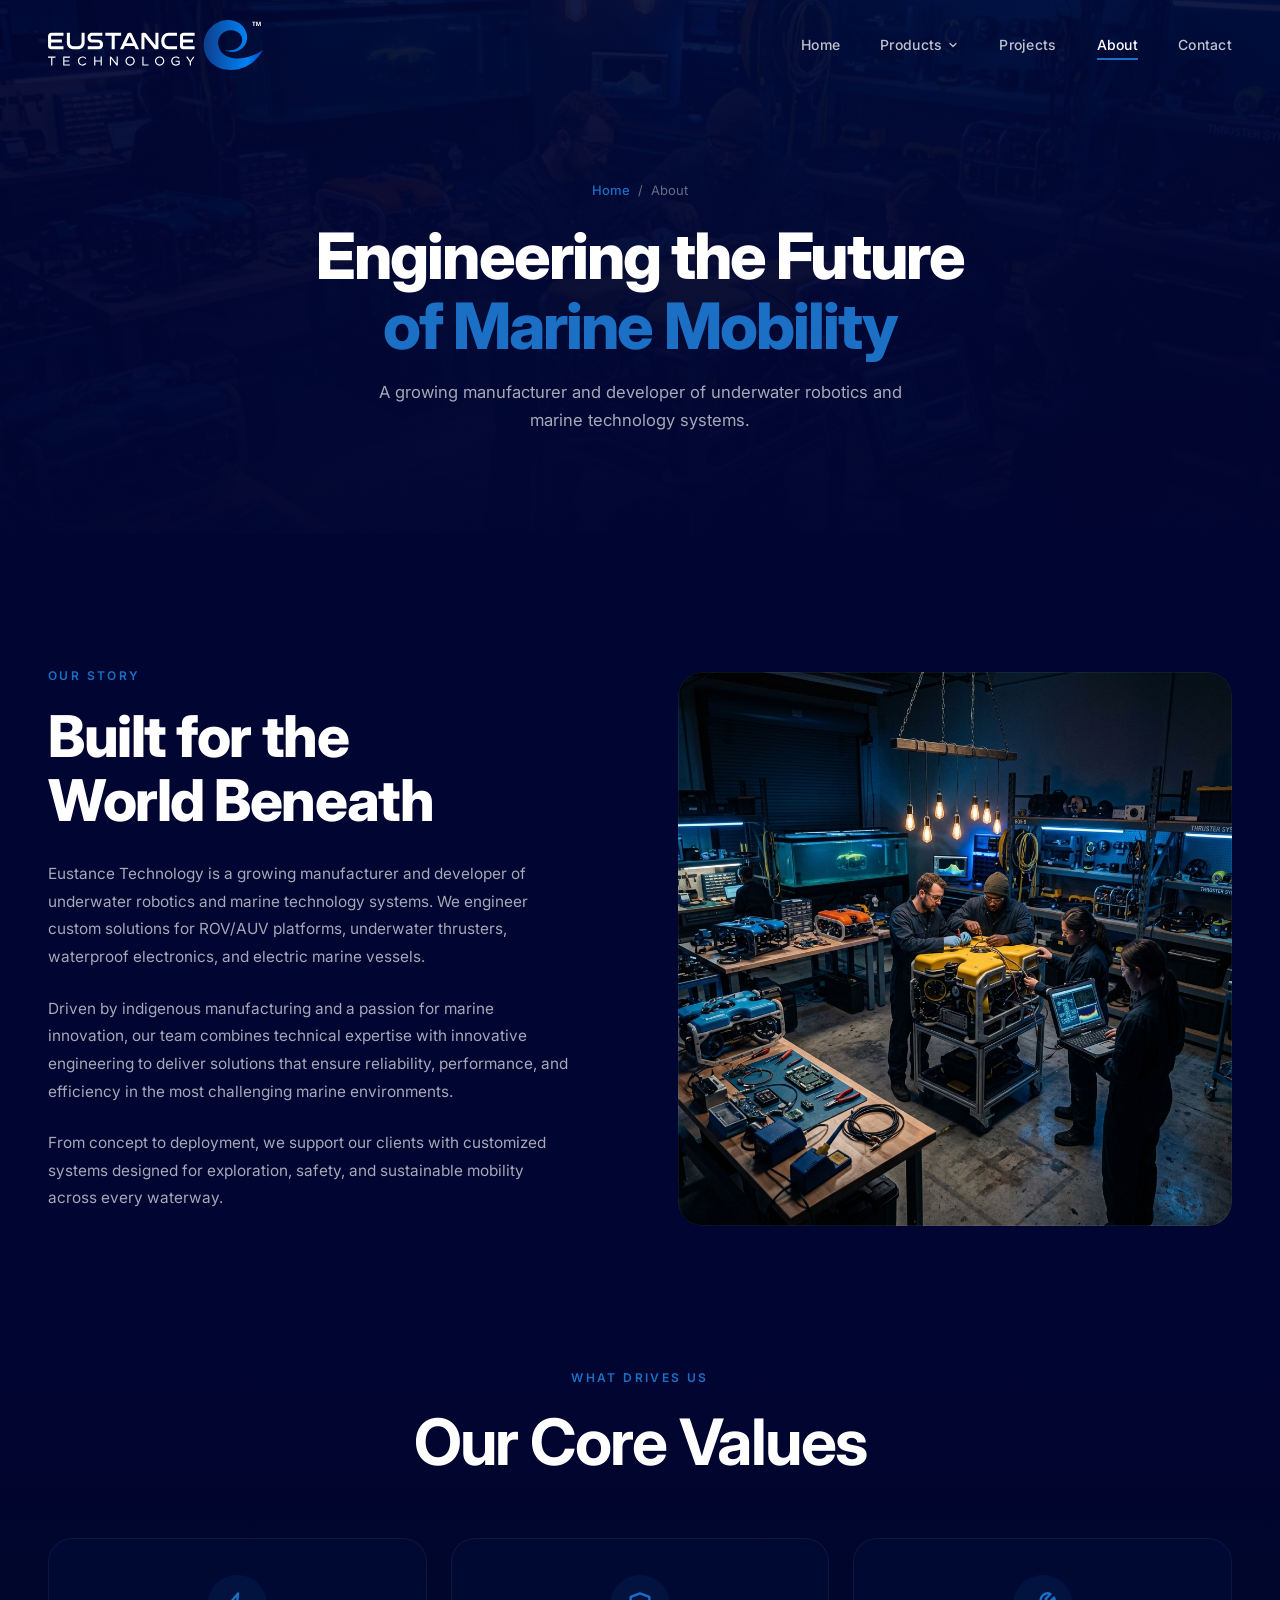
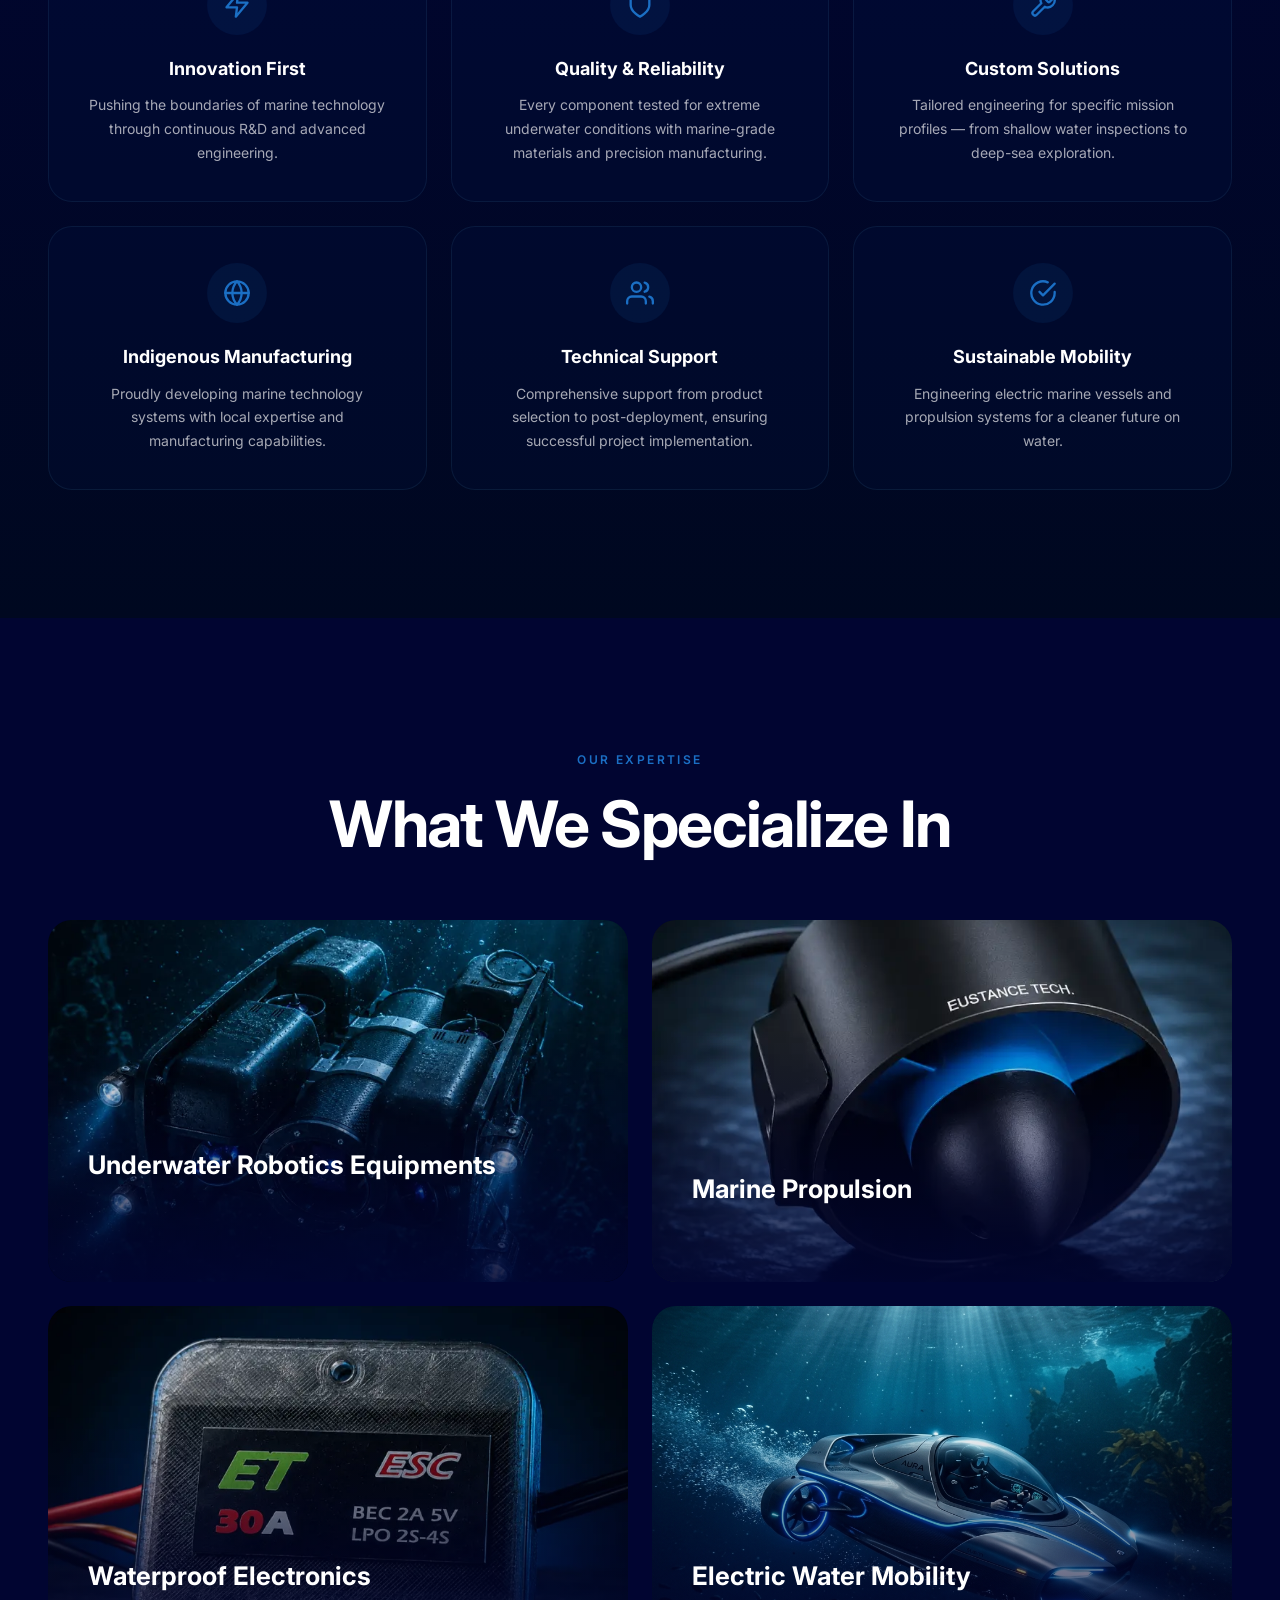
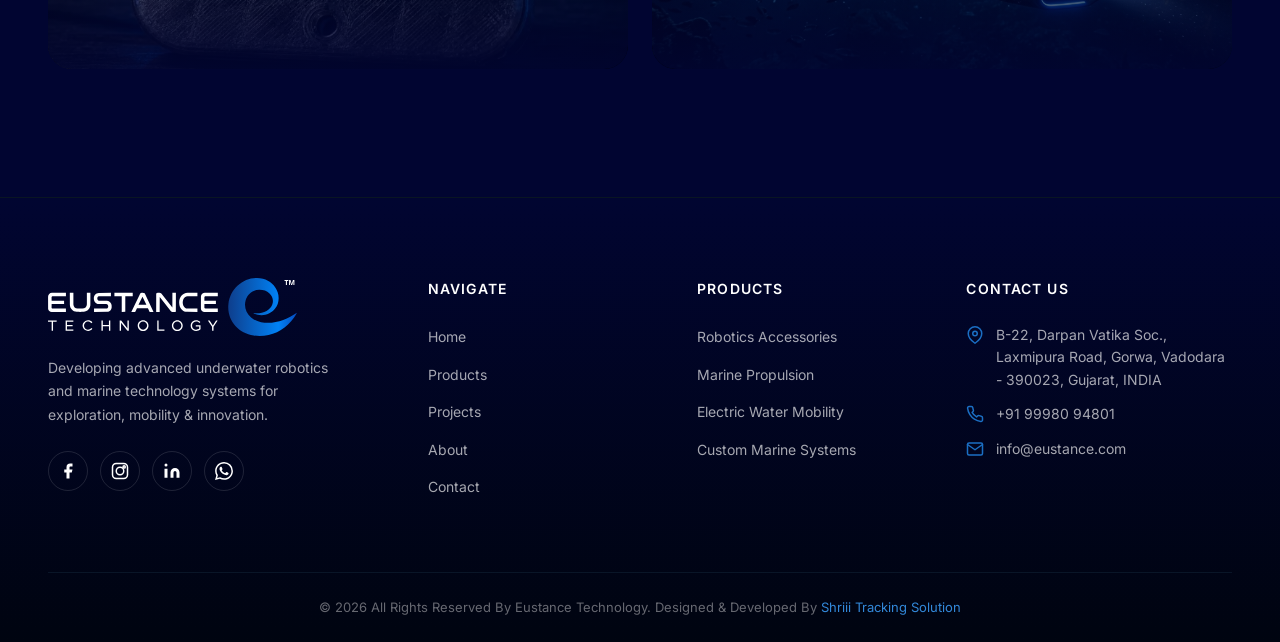
==== about.html @ 698fc59a "Testing" ====
<!DOCTYPE html>
<html lang="en">

<head>
  <meta charset="UTF-8" />
  <meta name="viewport" content="width=device-width, initial-scale=1.0" />
  <title>About — Eustance Technology</title>
  <meta name="description"
    content="Learn about Eustance Technology — a growing manufacturer and developer of underwater robotics and marine technology systems." />
  <meta name="robots" content="index, follow" />
  <link rel="icon" type="image/png" href="images/Fevicon.png" />
  <link rel="preconnect" href="https://fonts.googleapis.com" />
  <link rel="preconnect" href="https://fonts.gstatic.com" crossorigin />
  <link rel="stylesheet" href="https://cdn.jsdelivr.net/npm/aos@2.3.4/dist/aos.css" />
  <link rel="stylesheet" href="css/style.css" />
  <link rel="stylesheet" href="css/responsive.css" />
  <link rel="stylesheet" href="css/whatsapp-enquiry.css" />
</head>

<body>

  <!-- NAVBAR -->
  <nav class="navbar scrolled" id="navbar">
    <div class="container">
      <a href="index.html" class="navbar-logo"><img src="images/EustanceLogoWhite.svg" alt="Eustance Technology" /></a>
      <div class="navbar-menu" id="navMenu">
        <a href="index.html">Home</a>
        <div class="nav-item">
          <a href="#">Products <svg class="chevron" viewBox="0 0 24 24" fill="none" stroke="currentColor"
              stroke-width="2.5" stroke-linecap="round" stroke-linejoin="round">
              <polyline points="6 9 12 15 18 9" />
            </svg></a>
          <div class="nav-dropdown">
            <a href="products-underwater-robotics-accessories.html">
              <svg class="drop-icon" xmlns="http://www.w3.org/2000/svg" version="1.1"
                xmlns:xlink="http://www.w3.org/1999/xlink" width="24" height="24" x="0" y="0"
                viewBox="0 0 465.502 465.502" style="enable-background:new 0 0 512 512" xml:space="preserve" class="">
                <g>
                  <path
                    d="M353.502 184.751h-96c-19.306 0-37.509 4.958-53.408 13.652v-.098l-90.958 49.346-8.34-25.019a32 32 0 0 0-30.358-21.881h-48.93c-5.46 0-9.317 5.35-7.589 10.53l23.156 69.47h88.426v16H16c-8.8 0-16 7.2-16 16s7.2 16 16 16h19.742l-17.823 53.47c-1.727 5.181 2.129 10.53 7.589 10.53h48.93a32 32 0 0 0 30.358-21.881l8.34-25.019 90.958 49.346v-.098c15.899 8.695 34.102 13.652 53.408 13.652h96c61.6 0 112-50.4 112-112 0-61.601-50.4-112-112-112zm-132 136c-13.255 0-24-10.745-24-24s10.745-24 24-24 24 10.745 24 24-10.745 24-24 24zm84 0c-13.255 0-24-10.745-24-24s10.745-24 24-24 24 10.745 24 24-10.745 24-24 24zm84 0c-13.255 0-24-10.745-24-24s10.745-24 24-24 24 10.745 24 24-10.745 24-24 24zM369.446 56.751c-8.806 0-15.944 7.138-15.944 15.943l-16 .057c-26.469 0-48 21.531-48 48v16h-32v32h96v-32h-32v-16c0-8.82 7.172-16 16-16h16c0 8.82 7.15 16 15.97 16h16.03v-64h-16.056z"
                    fill="currentColor" opacity="1" data-original="#000000" class=""></path>
                </g>
              </svg>
              Underwater Robotics Accessories</a>
            <a href="products-marine-propulsion.html"><svg class="drop-icon" xmlns="http://www.w3.org/2000/svg"
                version="1.1" xmlns:xlink="http://www.w3.org/1999/xlink" width="24" height="24" x="0" y="0"
                viewBox="0 0 511.999 511.999" style="enable-background:new 0 0 512 512" xml:space="preserve" class="">
                <g>
                  <circle cx="273.975" cy="271.104" r="76.728" fill="currentColor" opacity="1" data-original="#000000"
                    class=""></circle>
                  <path
                    d="M208.953 52.316c-35.42 55.239-24.036 104.905-7.512 136.005 19.387-17.006 44.773-27.333 72.528-27.333 25.922 0 49.774 9.008 68.607 24.051 32.464-29.121 80.316-27.977 98.037-76.217 25.172-68.521-157.056-172.854-231.66-56.506zM495.957 324.196c-30.111-58.26-78.776-73.25-113.966-74.506a110.261 110.261 0 0 1 2.097 21.416c0 46.524-29.001 86.4-69.875 102.504 8.954 42.655-15.925 83.507 16.977 122.957 46.757 56.059 228.226-49.588 164.767-172.371zM163.852 271.107c0-5.572.42-11.048 1.222-16.401-41.415-13.574-64.354-55.544-114.969-46.775C-21.822 220.394-21.063 430.375 117 436.808c65.509 3.053 102.824-31.595 121.505-61.443-43.372-14.794-74.653-55.941-74.653-104.258z"
                    fill="currentColor" opacity="1" data-original="#000000" class=""></path>
                </g>
              </svg>Marine Propulsion</a>
            <a href="products-electric-water-mobility.html"><svg class="drop-icon" xmlns="http://www.w3.org/2000/svg"
                version="1.1" xmlns:xlink="http://www.w3.org/1999/xlink" width="24" height="24" x="0" y="0"
                viewBox="0 0 64 64" style="enable-background:new 0 0 512 512" xml:space="preserve" class="">
                <g>
                  <path
                    d="M22 46a1 1 0 0 0 2 0v-1h-2zM12 35c0-2.317 2.523-4 6-4h2v-4h-5a13.787 13.787 0 0 0-7.295 2.465C5.35 31.068 4 33.085 4 35c0 4.416 6.656 8 11 8h5v-4h-2c-3.477 0-6-1.683-6-4zm-2 1H6v-2h4z"
                    fill="currentColor" opacity="1" data-original="#000000"></path>
                  <path d="M14 35c0 .983 1.5 2 4 2h4a2 2 0 0 0 0-4h-4c-2.5 0-4 1.017-4 2z" fill="currentColor"
                    opacity="1" data-original="#000000"></path>
                  <path
                    d="M22 31a4 4 0 0 1 0 8v4h14V27H22zm6-2h6v2h-6zM33 19h-1.829A3.016 3.016 0 0 0 33 20.829zM43.707 26.707A1 1 0 0 1 43 27h-5v2h7v2h-7v3h12v2H38v3h7v2h-7v2h5a1 1 0 0 1 .707.293l5 5A8.625 8.625 0 0 0 54 50.942V19.058a8.625 8.625 0 0 0-5.293 2.649zM56 19h4v32h-4zM34 13H23a7.008 7.008 0 0 0-7 7v5h4v-5a3 3 0 0 1 3-3h11a2 2 0 0 0 0-4z"
                    fill="currentColor" opacity="1" data-original="#000000"></path>
                </g>
              </svg>Electric Water Mobility</a>
            <div class="drop-divider"></div>
            <a href="products-custom-marine-systems.html"><svg class="drop-icon" viewBox="0 0 24 24" fill="none"
                stroke="currentColor" stroke-width="2" stroke-linecap="round" stroke-linejoin="round">
                <path
                  d="M14.7 6.3a1 1 0 0 0 0 1.4l1.6 1.6a1 1 0 0 0 1.4 0l3.77-3.77a6 6 0 0 1-7.94 7.94l-6.91 6.91a2.12 2.12 0 0 1-3-3l6.91-6.91a6 6 0 0 1 7.94-7.94l-3.76 3.76z" />
              </svg>Custom Marine Systems</a>
          </div>
        </div>
        <a href="projects.html">Projects</a>
        <a href="about.html" class="active">About</a>
        <a href="contact.html">Contact</a>
      </div>
      <button class="navbar-toggle" id="navToggle"
        aria-label="Toggle navigation"><span></span><span></span><span></span></button>
    </div>
  </nav>

  <!-- PAGE BANNER -->
  <section class="page-banner">
    <div class="page-banner-bg"><img src="images/about_section.png" alt="About" /></div>
    <div class="page-banner-overlay"></div>
    <div class="container" data-aos="fade-up">
      <div class="breadcrumb"><a href="index.html">Home</a><span class="separator">/</span><span>About</span></div>
      <h1>Engineering the Future<br /><span class="accent-text">of Marine Mobility</span></h1>
      <p>A growing manufacturer and developer of underwater robotics and marine technology systems.</p>
    </div>
  </section>

  <!-- ABOUT CONTENT -->
  <section class="section section-dark">
    <div class="container">
      <div class="about-grid">
        <div class="about-content" data-aos="fade-right">
          <span class="section-label">Our Story</span>
          <h2>Built for the<br />World Beneath</h2>
          <p>Eustance Technology is a growing manufacturer and developer of underwater robotics and marine technology
            systems. We engineer custom solutions for ROV/AUV platforms, underwater thrusters, waterproof electronics,
            and electric marine vessels.</p>
          <p>Driven by indigenous manufacturing and a passion for marine innovation, our team combines technical
            expertise with innovative engineering to deliver solutions that ensure reliability, performance, and
            efficiency in the most challenging marine environments.</p>
          <p>From concept to deployment, we support our clients with customized systems designed for exploration,
            safety, and sustainable mobility across every waterway.</p>
        </div>
        <div class="about-visual" data-aos="fade-left">
          <img src="images/about_section.png" alt="Eustance Technology Lab" />
        </div>
      </div>
    </div>
  </section>

  <!-- VALUES -->
  <section class="section section-darker pt-0">
    <div class="container">
      <div class="text-center" data-aos="fade-up">
        <span class="section-label">What Drives Us</span>
        <h2 class="heading-lg">Our Core Values</h2>
      </div>
      <div class="about-values-grid">
        <div class="about-value-card" data-aos="fade-up" data-aos-delay="100">
          <div class="value-icon"><svg viewBox="0 0 24 24" fill="none" stroke="currentColor" stroke-width="2"
              stroke-linecap="round" stroke-linejoin="round">
              <polygon points="13 2 3 14 12 14 11 22 21 10 12 10 13 2" />
            </svg></div>
          <h3>Innovation First</h3>
          <p>Pushing the boundaries of marine technology through continuous R&D and advanced engineering.</p>
        </div>
        <div class="about-value-card" data-aos="fade-up" data-aos-delay="200">
          <div class="value-icon"><svg viewBox="0 0 24 24" fill="none" stroke="currentColor" stroke-width="2"
              stroke-linecap="round" stroke-linejoin="round">
              <path d="M12 22s8-4 8-10V5l-8-3-8 3v7c0 6 8 10 8 10z" />
            </svg></div>
          <h3>Quality & Reliability</h3>
          <p>Every component tested for extreme underwater conditions with marine-grade materials and precision
            manufacturing.</p>
        </div>
        <div class="about-value-card" data-aos="fade-up" data-aos-delay="300">
          <div class="value-icon"><svg viewBox="0 0 24 24" fill="none" stroke="currentColor" stroke-width="2"
              stroke-linecap="round" stroke-linejoin="round">
              <path
                d="M14.7 6.3a1 1 0 0 0 0 1.4l1.6 1.6a1 1 0 0 0 1.4 0l3.77-3.77a6 6 0 0 1-7.94 7.94l-6.91 6.91a2.12 2.12 0 0 1-3-3l6.91-6.91a6 6 0 0 1 7.94-7.94l-3.76 3.76z" />
            </svg></div>
          <h3>Custom Solutions</h3>
          <p>Tailored engineering for specific mission profiles — from shallow water inspections to deep-sea
            exploration.</p>
        </div>
        <div class="about-value-card" data-aos="fade-up" data-aos-delay="400">
          <div class="value-icon"><svg viewBox="0 0 24 24" fill="none" stroke="currentColor" stroke-width="2"
              stroke-linecap="round" stroke-linejoin="round">
              <circle cx="12" cy="12" r="10" />
              <line x1="2" y1="12" x2="22" y2="12" />
              <path d="M12 2a15.3 15.3 0 0 1 4 10 15.3 15.3 0 0 1-4 10 15.3 15.3 0 0 1-4-10 15.3 15.3 0 0 1 4-10z" />
            </svg></div>
          <h3>Indigenous Manufacturing</h3>
          <p>Proudly developing marine technology systems with local expertise and manufacturing capabilities.</p>
        </div>
        <div class="about-value-card" data-aos="fade-up" data-aos-delay="500">
          <div class="value-icon"><svg viewBox="0 0 24 24" fill="none" stroke="currentColor" stroke-width="2"
              stroke-linecap="round" stroke-linejoin="round">
              <path d="M17 21v-2a4 4 0 0 0-4-4H5a4 4 0 0 0-4 4v2" />
              <circle cx="9" cy="7" r="4" />
              <path d="M23 21v-2a4 4 0 0 0-3-3.87" />
              <path d="M16 3.13a4 4 0 0 1 0 7.75" />
            </svg></div>
          <h3>Technical Support</h3>
          <p>Comprehensive support from product selection to post-deployment, ensuring successful project
            implementation.</p>
        </div>
        <div class="about-value-card" data-aos="fade-up" data-aos-delay="600">
          <div class="value-icon"><svg viewBox="0 0 24 24" fill="none" stroke="currentColor" stroke-width="2"
              stroke-linecap="round" stroke-linejoin="round">
              <path d="M22 11.08V12a10 10 0 1 1-5.93-9.14" />
              <polyline points="22 4 12 14.01 9 11.01" />
            </svg></div>
          <h3>Sustainable Mobility</h3>
          <p>Engineering electric marine vessels and propulsion systems for a cleaner future on water.</p>
        </div>
      </div>
    </div>
  </section>

  <!-- EXPERTISE -->
  <section class="section section-dark">
    <div class="container">
      <div class="text-center" data-aos="fade-up">
        <span class="section-label">Our Expertise</span>
        <h2 class="heading-lg">What We Specialize In</h2>
      </div>
      <div class="build-grid" style="margin-top:60px;">
        <div class="build-card" data-aos="fade-up" data-aos-delay="100">
          <div class="build-card-img"><img src="images/UnderwaterRobotics.webp" alt="ROV/AUV Systems" /></div>
          <div class="build-card-overlay"></div>
          <div class="build-card-content">
            <h3>Underwater Robotics Equipments</h3>
            <p>Complete underwater robotics platforms for inspection and exploration.</p>
          </div>
          <div class="build-card-glow"></div>
          <a class="absAnchor" href="products-underwater-robotics-accessories.html"></a>
        </div>
        <div class="build-card" data-aos="fade-up" data-aos-delay="200">
          <div class="build-card-img"><img src="images/underwaterPropultion.webp" alt="Marine Propulsion" /></div>
          <div class="build-card-overlay"></div>
          <div class="build-card-content">
            <h3>Marine Propulsion</h3>
            <p>Underwater thrusters and ESC systems for every application.</p>
          </div>
          <div class="build-card-glow"></div>
          <a class="absAnchor" href="products-marine-propulsion.html"></a>
        </div>
        <div class="build-card" data-aos="fade-up" data-aos-delay="300">
          <div class="build-card-img"><img src="images/WaterproofElectronics.webp" alt="Waterproof Electronics" /></div>
          <div class="build-card-overlay"></div>
          <div class="build-card-content">
            <h3>Waterproof Electronics</h3>
            <p>Cameras, enclosures, penetrators and sealed systems.</p>
          </div>
          <div class="build-card-glow"></div>
          <a class="absAnchor" href="products-underwater-robotics-accessories.html"></a>
        </div>
        <div class="build-card" data-aos="fade-up" data-aos-delay="400">
          <div class="build-card-img"><img src="images/category_mobility.png" alt="Electric Water Mobility" /></div>
          <div class="build-card-overlay"></div>
          <div class="build-card-content">
            <h3>Electric Water Mobility</h3>
            <p>Electric boats, scooters and marine transport innovations.</p>
          </div>
          <div class="build-card-glow"></div>
          <a class="absAnchor" href="products-electric-water-mobility.html"></a>
        </div>
      </div>
    </div>
  </section>

  <!-- FOOTER (same as projects) -->
  <footer class="footer" id="footer">
    <div class="container">
      <div class="footer-grid">
        <div class="footer-brand"><img src="images/EustanceLogoWhite.svg" alt="Eustance Technology" />
          <p>Developing advanced underwater robotics and marine technology systems for exploration, mobility &
            innovation.</p>
          <div class="footer-social"><a href="https://www.facebook.com/" target="_blank" rel="noopener"
              aria-label="Facebook"><svg viewBox="0 0 24 24" fill="currentColor">
                <path d="M18 2h-3a5 5 0 0 0-5 5v3H7v4h3v8h4v-8h3l1-4h-4V7a1 1 0 0 1 1-1h3z" />
              </svg></a><a href="https://www.instagram.com/eustancetech/" target="_blank" rel="noopener"
              aria-label="Instagram"><svg viewBox="0 0 24 24" fill="none" stroke="currentColor" stroke-width="2"
                stroke-linecap="round" stroke-linejoin="round">
                <rect x="2" y="2" width="20" height="20" rx="5" />
                <circle cx="12" cy="12" r="5" />
                <circle cx="17.5" cy="6.5" r="1.5" />
              </svg></a><a href="https://www.linkedin.com/company/eustance-technology/people/" target="_blank"
              rel="noopener" aria-label="LinkedIn"><svg viewBox="0 0 24 24" fill="currentColor">
                <path d="M16 8a6 6 0 0 1 6 6v7h-4v-7a2 2 0 0 0-4 0v7h-4v-7a6 6 0 0 1 6-6z" />
                <rect x="2" y="9" width="4" height="12" />
                <circle cx="4" cy="4" r="2" />
              </svg></a><a href="https://api.whatsapp.com/send?phone=919998094801" target="_blank" rel="noopener"
              aria-label="WhatsApp"><svg viewBox="0 0 24 24" fill="currentColor">
                <path
                  d="M17.472 14.382c-.297-.149-1.758-.867-2.03-.967-.273-.099-.471-.148-.67.15-.197.297-.767.966-.94 1.164-.173.199-.347.223-.644.075-.297-.15-1.255-.463-2.39-1.475-.883-.788-1.48-1.761-1.653-2.059-.173-.297-.018-.458.13-.606.134-.133.298-.347.446-.52.149-.174.198-.298.298-.497.099-.198.05-.371-.025-.52-.075-.149-.669-1.612-.916-2.207-.242-.579-.487-.5-.669-.51-.173-.008-.371-.01-.57-.01-.198 0-.52.074-.792.372-.272.297-1.04 1.016-1.04 2.479 0 1.462 1.065 2.875 1.213 3.074.149.198 2.096 3.2 5.077 4.487.709.306 1.262.489 1.694.625.712.227 1.36.195 1.871.118.571-.085 1.758-.719 2.006-1.413.248-.694.248-1.289.173-1.413-.074-.124-.272-.198-.57-.347m-5.421 7.403h-.004a9.87 9.87 0 0 1-5.031-1.378l-.361-.214-3.741.982.998-3.648-.235-.374a9.86 9.86 0 0 1-1.51-5.26c.001-5.45 4.436-9.884 9.888-9.884 2.64 0 5.122 1.03 6.988 2.898a9.825 9.825 0 0 1 2.893 6.994c-.003 5.45-4.437 9.884-9.885 9.884m8.413-18.297A11.815 11.815 0 0 0 12.05 0C5.495 0 .16 5.335.157 11.892c0 2.096.547 4.142 1.588 5.945L.057 24l6.305-1.654a11.882 11.882 0 0 0 5.683 1.448h.005c6.554 0 11.89-5.335 11.893-11.893a11.821 11.821 0 0 0-3.48-8.413z" />
              </svg></a></div>
        </div>
        <div class="footer-col">
          <h4>Navigate</h4>
          <ul>
            <li><a href="index.html">Home</a></li>
            <li><a href="products-underwater-robotics-accessories.html">Products</a></li>
            <li><a href="projects.html">Projects</a></li>
            <li><a href="about.html">About</a></li>
            <li><a href="contact.html">Contact</a></li>
          </ul>
        </div>
        <div class="footer-col">
          <h4>Products</h4>
          <ul>
            <li><a href="products-underwater-robotics-accessories.html">Robotics Accessories</a></li>
            <li><a href="products-marine-propulsion.html">Marine Propulsion</a></li>
            <li><a href="products-electric-water-mobility.html">Electric Water Mobility</a></li>
            <li><a href="products-custom-marine-systems.html">Custom Marine Systems</a></li>
          </ul>
        </div>
        <div class="footer-col">
          <h4>Contact Us</h4>
          <ul class="footer-contact">
            <li><svg viewBox="0 0 24 24" fill="none" stroke="currentColor" stroke-width="2" stroke-linecap="round"
                stroke-linejoin="round">
                <path d="M21 10c0 7-9 13-9 13s-9-6-9-13a9 9 0 0 1 18 0z" />
                <circle cx="12" cy="10" r="3" />
              </svg><a target="_blank" href="https://maps.app.goo.gl/FPwgWkcQc4uLMn7A6">B-22, Darpan Vatika Soc., Laxmipura Road, Gorwa, Vadodara - 390023, Gujarat, INDIA</a></li>
            <li><svg viewBox="0 0 24 24" fill="none" stroke="currentColor" stroke-width="2" stroke-linecap="round"
                stroke-linejoin="round">
                <path
                  d="M22 16.92v3a2 2 0 0 1-2.18 2 19.79 19.79 0 0 1-8.63-3.07 19.5 19.5 0 0 1-6-6 19.79 19.79 0 0 1-3.07-8.67A2 2 0 0 1 4.11 2h3a2 2 0 0 1 2 1.72c.127.96.361 1.903.7 2.81a2 2 0 0 1-.45 2.11L8.09 9.91a16 16 0 0 0 6 6l1.27-1.27a2 2 0 0 1 2.11-.45c.907.339 1.85.573 2.81.7A2 2 0 0 1 22 16.92z" />
              </svg><a href="tel:+919998094801">+91 99980 94801</a></li>
            <li><svg viewBox="0 0 24 24" fill="none" stroke="currentColor" stroke-width="2" stroke-linecap="round"
                stroke-linejoin="round">
                <path d="M4 4h16c1.1 0 2 .9 2 2v12c0 1.1-.9 2-2 2H4c-1.1 0-2-.9-2-2V6c0-1.1.9-2 2-2z" />
                <polyline points="22,6 12,13 2,6" />
              </svg><a href="mailto:info@eustance.com">info@eustance.com</a></li>
          </ul>
        </div>
      </div>
      <div class="footer-bottom">
        <p>&copy; <span class="footer-year"></span> All Rights Reserved By Eustance Technology. Designed & Developed By
          <a href="https://shriiitrackingsolution.in/" target="_blank" rel="noopener"
            style="color: #3288d9;">Shriii&nbsp;Tracking&nbsp;Solution</a>
        </p>
      </div>
    </div>
  </footer>

  <script src="https://cdn.jsdelivr.net/npm/aos@2.3.4/dist/aos.js"></script>
  <script src="js/script.js"></script>
  <script src="js/whatsapp-enquiry.js"></script>
</body>

</html>
---- css/style.css ----
/* ================================================
   EUSTANCE TECHNOLOGY — Premium Marine Redesign
   Core Design System
   ================================================ */

/* ---------- Google Fonts ---------- */
@import url('https://fonts.googleapis.com/css2?family=Inter:wght@300;400;500;600;700;800;900&display=swap');

/* ---------- CSS Custom Properties ---------- */
:root {
  --primary-color: #010531;
  --secondary-color: #002050;
  --accentColour: #1b6fc4;
  --black: #2B2B2B;
  --body: #010531;
  --lightBg: #77d4ff;
  --bgGrey: #dddddd;
  --Grey: #9DA4AC;

  /* Extended palette */
  --accent-glow: rgba(27, 111, 196, .35);
  --accent-soft: rgba(119, 212, 255, .12);
  --dark-panel: rgba(0, 32, 80, .45);
  --glass-bg: rgba(1, 5, 49, .55);
  --glass-border: rgba(119, 212, 255, .08);
  --text-primary: #ffffff;
  --text-secondary: rgba(255, 255, 255, .65);
  --text-muted: rgba(255, 255, 255, .4);
  --gradient-hero: linear-gradient(135deg, #010531 0%, #002050 50%, #01062e 100%);
  --gradient-accent: linear-gradient(135deg, #1b6fc4 0%, #77d4ff 100%);
  --section-padding: clamp(80px, 10vw, 160px);
  --container-max: 1320px;
  --radius-sm: 8px;
  --radius-md: 16px;
  --radius-lg: 24px;
  --radius-xl: 32px;
  --transition: .4s cubic-bezier(.25, .46, .45, .94);
  --transition-slow: .7s cubic-bezier(.25, .46, .45, .94);
}

/* ---------- Reset & Base ---------- */
*, *::before, *::after { box-sizing: border-box; margin: 0; padding: 0; }

html {
  scroll-behavior: smooth;
  -webkit-font-smoothing: antialiased;
  -moz-osx-font-smoothing: grayscale;
}

body {
  font-family: 'Inter', -apple-system, BlinkMacSystemFont, sans-serif;
  background: var(--body);
  color: var(--text-primary);
  line-height: 1.6;
  overflow-x: hidden;
}

a { text-decoration: none; color: inherit; transition: var(--transition); }
img { max-width: 100%; height: auto; display: block; }
ul, ol { list-style: none; }
button { border: none; background: none; cursor: pointer; font-family: inherit; }

/* ---------- Container ---------- */
.container {
  width: 100%;
  max-width: var(--container-max);
  margin: 0 auto;
  padding: 0 clamp(20px, 4vw, 48px);
}

/* ---------- Typography ---------- */
.heading-xl {
  font-size: clamp(48px, 8vw, 110px);
  font-weight: 800;
  line-height: 1.05;
  letter-spacing: -0.03em;
}

.heading-lg {
  font-size: clamp(36px, 5vw, 72px);
  font-weight: 700;
  line-height: 1.1;
  letter-spacing: -0.025em;
}

.heading-md {
  font-size: clamp(24px, 3vw, 42px);
  font-weight: 700;
  line-height: 1.15;
  letter-spacing: -0.02em;
}

.heading-sm {
  font-size: clamp(18px, 2vw, 28px);
  font-weight: 600;
  line-height: 1.3;
}

.text-body {
  font-size: clamp(15px, 1.2vw, 18px);
  color: var(--text-secondary);
  line-height: 1.7;
  max-width: 560px;
}

.text-small {
  font-size: 13px;
  color: var(--text-muted);
  letter-spacing: 0.06em;
  text-transform: uppercase;
  font-weight: 500;
}

.section-label {
  font-size: 12px;
  letter-spacing: 0.2em;
  text-transform: uppercase;
  color: var(--accentColour);
  font-weight: 600;
  margin-bottom: 20px;
  display: inline-block;
}

.accent-text { color: var(--accentColour); }

/* ---------- Buttons ---------- */
.btn-primary {
  display: inline-flex;
  align-items: center;
  gap: 10px;
  padding: 16px 36px;
  background: var(--accentColour);
  color: #fff;
  font-size: 14px;
  font-weight: 600;
  letter-spacing: 0.04em;
  border-radius: 60px;
  transition: var(--transition);
  position: relative;
  overflow: hidden;
}

.btn-primary::before {
  content: '';
  position: absolute;
  inset: 0;
  background: linear-gradient(135deg, rgba(255,255,255,.15) 0%, transparent 100%);
  opacity: 0;
  transition: var(--transition);
}

.btn-primary:hover { transform: translateY(-2px); box-shadow: 0 12px 40px var(--accent-glow); }
.btn-primary:hover::before { opacity: 1; }

.btn-outline {
  display: inline-flex;
  align-items: center;
  gap: 10px;
  padding: 16px 36px;
  background: #00205075;
  color: #fff;
  font-size: 14px;
  font-weight: 600;
  letter-spacing: 0.04em;
  border: 1px solid rgba(255, 255, 255, .2);
  border-radius: 60px;
  transition: var(--transition);
}

.btn-outline:hover {
  border-color: var(--accentColour);
  background: rgba(27, 112, 196, 0.514);
  transform: translateY(-2px);
}

.buttonsGroup{
  display: flex;
  flex-wrap: wrap;
  gap: 10px;
}

.IndiaMartBtn {
  display: inline-flex;
  align-items: center;
  border-radius: 200px;
  padding: 8px;
  background: #0229644d;
}
.IndiaMartBtn img{
  width: 29px; 
}
.WhatsappEnquiry{
  display: inline-flex;
  align-items: center;
  gap: 8px;
  border-radius: 200px;
  padding: 8px 12px;
  background: #0229644d;
  font-size: 14px;
}
.btn-link {
  display: inline-flex;
  align-items: center;
  gap: 8px;
  font-size: 14px;
  font-weight: 600;
  color: var(--accentColour);
  letter-spacing: 0.02em;
  transition: var(--transition);
}

.btn-link:hover { gap: 14px; }

.btn-link svg {
  width: 18px;
  height: 18px;
  transition: var(--transition);
}

/* ---------- NAVBAR ---------- */
.navbar {
  position: fixed;
  top: 0;
  left: 0;
  width: 100%;
  z-index: 1000;
  padding: 20px 0;
  transition: var(--transition);
}

.navbar.scrolled {
  padding: 12px 0;
  background: rgba(1, 5, 49, .85);
  backdrop-filter: blur(20px) saturate(1.4);
  -webkit-backdrop-filter: blur(20px) saturate(1.4);
  border-bottom: 1px solid var(--glass-border);
}

.navbar .container {
  display: flex;
  align-items: center;
  justify-content: space-between;
}

.navbar-logo img { height: 50px; width: auto; }

.navbar-menu {
  display: flex;
  align-items: center;
  gap: 40px;
}

.navbar-menu a {
  font-size: 14px;
  font-weight: 500;
  color: rgba(255, 255, 255, .75);
  letter-spacing: 0.02em;
  transition: var(--transition);
  position: relative;
}

.navbar-menu a::after {
  content: '';
  position: absolute;
  bottom: -4px;
  left: 0;
  width: 0;
  height: 2px;
  background: var(--accentColour);
  transition: var(--transition);
}

.homePage .navbar-menu a:hover,
.homePage .navbar-menu a.active { color: var(--black); } 
.homePage.scrolled .navbar-menu a:hover,
.homePage.scrolled .navbar-menu a.active { color: #fff; } 

.homePage .navbar-menu a {
    color: var(--black);
}
.homePage.scrolled .navbar-menu a {
    color: rgba(255, 255, 255, .75);
}

.navbar-menu a:hover,
.navbar-menu a.active { color: #fff; }
.navbar-menu a:hover::after,
.navbar-menu a.active::after { width: 100%; }

.navbar-toggle {
  display: none;
  flex-direction: column;
  gap: 5px;
  padding: 8px;
  z-index: 1001;
}

.navbar-toggle span {
  display: block;
  width: 24px;
  height: 2px;
  background: #fff;
  transition: var(--transition);
}

.navbar-toggle.active span:nth-child(1) { transform: rotate(45deg) translate(5px, 5px); }
.navbar-toggle.active span:nth-child(2) { opacity: 0; }
.navbar-toggle.active span:nth-child(3) { transform: rotate(-45deg) translate(5px, -5px); }

section{
  overflow: hidden;
}

/* ---------- NEW GSAP HERO SECTION ---------- */
:root {
  --ocean-dark: #0a0a0e;
  --ocean-mid:  #071828;
  --teal-glow:  #00c8ff;
  --white-dim:  rgba(255, 255, 255, 0.65);
}

#hero {
  position: relative;
  width: 100%;
  height: 100vh;
  min-height: 600px !important;
  overflow: hidden;
  background: var(--ocean-dark);
}

.layer {
  position: absolute;
  inset: 0;
  width: 100%;
  height: 100%;
}

.layer-bg {
  z-index: 1;
  background-image: url('../images/layer_BG.webp');
  background-size: cover;
  background-position: 50% 0%;
  background-repeat: no-repeat;
  will-change: background-position;
}



.layer-overlay {
  z-index: 3; 
  background-color: var(--ocean-dark);
  opacity: 0;                 
  pointer-events: none;       
  will-change: opacity;
}

.layer-product-light {
  z-index: 4; 
  display: flex;
  align-items: flex-end;
  justify-content: flex-end;
  padding-bottom: 5vh;
  padding-right: 8vw;
  opacity: 1;
}

.layer-product-dark {
  z-index: 5; 
  display: flex;
  align-items: flex-end;
  justify-content: flex-end;
  padding-bottom: 5vh;
  padding-right: 8vw;
  opacity: 0;                 
}

.layer-product-light img,
.layer-product-dark img {
  width: clamp(400px, 43vw, 850px);
  max-height: 56vh;
  object-fit: contain;
  transform: translateY(18%);
  will-change: opacity, transform;
  animation: floatBoing 4s ease-in-out infinite;
  margin-bottom: 82px;
  margin-right: -50px;
}

@keyframes floatBoing {
  0%, 100% { transform: translateY(18%) translateX(0) rotate(0deg); }
  25% { transform: translateY(16%) translateX(-4px) rotate(-0.5deg); }
  50% { transform: translateY(20%) translateX(0) rotate(0deg); }
  75% { transform: translateY(16%) translateX(4px) rotate(0.5deg); }
}

.layer-ui {
  z-index: 6;
  display: flex;
  flex-direction: column;
  justify-content: space-between;
  padding: clamp(2rem, 5vw, 4rem);
  pointer-events: none;
}

.hero-headline {
  align-self: flex-start;
  margin-bottom: auto;
  margin-top: 100px; /* Add margin to avoid navbar overlap */
}

.hero-headline h1 {
  font-family: 'Syne', sans-serif;
  font-size: clamp(36px, 5vw, 76px);
  font-weight: 800;
  line-height: 1.1;
  letter-spacing: -0.02em;
  text-shadow: 0 2px 34px rgba(9, 94, 128, 0.685);
}

.hero-bottom {
  display: flex;
  flex-direction: column;
  align-items: flex-start;
  justify-content: space-between;
  width: 100%;
}

.hero-sub {
  font-size: clamp(0.75rem, 1.4vw, 1.2rem);
  font-weight: 300;
  line-height: 1.7;
  color: rgb(255, 255, 255);
  max-width: 28ch;
  text-shadow: 0 0px 4px rgb(3, 36, 49);
}

@media (max-width: 768px) {
  .layer-product-light img,
  .layer-product-dark img {
    width: clamp(300px, 88vw, 480px);
    transform: translateY(25%);
  }
  .layer-product-light,
  .layer-product-dark {
    padding-right: 0;
    justify-content: center;
  }
  #hero { height: 100svh;}
  .layer-bg { background-size: auto 130%; }
  .layer-ui { padding: 1.8rem 1.4rem; }
  .hero-bottom {
    flex-direction: column;
    align-items: flex-start;
    gap: 1.2rem;
  }
}

@media screen and (max-width: 768px) and (orientation: portrait){
#hero {min-height: 870px !important; }
}


.pt-0{
  padding-top: 0 !important;
}
.pb-0{
  padding-bottom: 0 !important;
}
.mb-0{
  margin-bottom: 0 !important;
}

.bubble {
  position: absolute;
  border-radius: 50%;
  background: radial-gradient(circle, rgba(119, 212, 255, .25), transparent);
  animation: bubbleRise linear infinite;
}

@keyframes bubbleRise {
  0% { transform: translateY(100vh) scale(0); opacity: 0; }
  10% { opacity: 1; }
  90% { opacity: .6; }
  100% { transform: translateY(-10vh) scale(1); opacity: 0; }
}

/* ---------- SECTION SPACING ---------- */
.section {
  padding: var(--section-padding) 0;
  position: relative;
}

.section-dark { background: var(--body); }
.section-darker { background: linear-gradient(180deg, var(--primary-color) 0%, #000820 100%); }

/* ---------- WHAT WE BUILD ---------- */
.build-grid {
  display: grid;
  grid-template-columns: repeat(2, 1fr);
  gap: 24px;
  margin-top: 60px;
}

.build-card {
  position: relative;
  border-radius: var(--radius-lg);
  overflow: hidden;
  aspect-ratio: 16 / 10;
  cursor: pointer;
  group: true;
}
.absAnchor{
  position: absolute;
  inset: 0;
  z-index: 4;
}

.build-card-img {
  position: absolute;
  inset: 0;
  transition: var(--transition-slow);
}

.build-card-img img {
  width: 100%;
  height: 100%;
  object-fit: cover;
  transition: var(--transition-slow);
}

.build-card:hover .build-card-img img { transform: scale(1.08); }

.build-card-overlay {
  position: absolute;
  inset: 0;
  background: linear-gradient(180deg, transparent 30%, rgba(1, 5, 49, .9) 100%);
  z-index: 2;
  transition: var(--transition);
}

.build-card:hover .build-card-overlay {
  background: linear-gradient(180deg, transparent 10%, rgba(1, 5, 49, .95) 100%);
}

.build-card-content {
  position: absolute;
  bottom: 0;
  left: 0;
  right: 0;
  padding: 40px;
  z-index: 3;
}

.build-card-content h3 {
  font-size: clamp(22px, 2vw, 28px);
  font-weight: 700;
  margin-bottom: 8px;
  transition: var(--transition);
}

.build-card:hover .build-card-content h3 { color: var(--lightBg); }

.build-card-content p {
  font-size: 15px;
  color: var(--text-secondary);
  opacity: 0;
  transform: translateY(10px);
  transition: var(--transition);
}

.build-card:hover .build-card-content p {
  opacity: 1;
  transform: translateY(0);
}

.build-card-glow {
  position: absolute;
  bottom: 0;
  left: 50%;
  width: 60%;
  height: 2px;
  background: var(--gradient-accent);
  transform: translateX(-50%) scaleX(0);
  transition: var(--transition);
  z-index: 4;
}

.build-card:hover .build-card-glow { transform: translateX(-50%) scaleX(1); }

/* ---------- FEATURED PRODUCTS ---------- */
.product-showcase {
  display: flex;
  align-items: center;
  gap: clamp(40px, 6vw, 100px);
  padding: clamp(60px, 8vw, 120px) 0;
  border-bottom: 1px solid var(--glass-border);
}

.product-showcase:last-child { border-bottom: none; }
.product-showcase.reverse { flex-direction: row-reverse; }

.product-info { flex: 1; min-width: 280px; }

.product-info .product-tag {
  font-size: 11px;
  letter-spacing: 0.15em;
  text-transform: uppercase;
  color: var(--accentColour);
  font-weight: 600;
  margin-bottom: 16px;
}

.product-info h3 {
  font-size: clamp(28px, 3.5vw, 48px);
  font-weight: 700;
  line-height: 1.15;
  margin-bottom: 16px;
  letter-spacing: -0.02em;
}

.product-info p {
  font-size: clamp(15px, 1.2vw, 18px);
  color: var(--text-secondary);
  line-height: 1.7;
  margin-bottom: 32px;
  max-width: 440px;
}

.product-visual {
  flex: 1.2;
  min-width: 300px;
  position: relative;
}

.product-visual-inner {
  position: relative;
  border-radius: var(--radius-lg);
  overflow: hidden;
  background: linear-gradient(135deg, rgba(0, 32, 80, .3) 0%, rgba(1, 5, 49, .5) 100%);
  padding: 40px;
}

.product-visual-inner img {
  width: 100%;
  border-radius: var(--radius-md);
  transition: var(--transition-slow);
}

.product-visual:hover .product-visual-inner img { transform: scale(1.03); }

.product-visual-glow {
  position: absolute;
  top: 50%;
  left: 50%;
  width: 200px;
  height: 200px;
  background: var(--accent-glow);
  border-radius: 50%;
  filter: blur(80px);
  transform: translate(-50%, -50%);
  pointer-events: none;
  z-index: 0;
}

/* ---------- PROJECTS SECTION ---------- */
.projects-grid {
  display: grid;
  grid-template-columns: repeat(3, 1fr);
  gap: 24px;
  margin-top: 60px;
}

.project-card {
  position: relative;
  border-radius: var(--radius-lg);
  overflow: hidden;
  aspect-ratio: 3 / 4;
}

.project-card-img {
  position: absolute;
  inset: 0;
}

.project-card-img img {
  width: 100%;
  height: 100%;
  object-fit: cover;
  transition: var(--transition-slow);
}

.project-card:hover .project-card-img img { transform: scale(1.08); }

.project-card-overlay {
  position: absolute;
  inset: 0;
  background: linear-gradient(180deg, transparent 40%, rgba(1, 5, 49, .95) 100%);
  z-index: 2;
  transition: var(--transition);
}

.project-card-content {
  position: absolute;
  bottom: 0;
  left: 0;
  right: 0;
  padding: 32px;
  z-index: 3;
  transform: translateY(20px);
  transition: var(--transition);
}

.project-card:hover .project-card-content { transform: translateY(0); }

.project-card-content h3 {
  font-size: clamp(20px, 1.8vw, 26px);
  font-weight: 700;
  margin-bottom: 8px;
}

.project-card-content p {
  font-size: 14px;
  color: var(--text-secondary);
  opacity: 0;
  transition: var(--transition);
}

.project-card:hover .project-card-content p { opacity: 1; }

.project-card-glow {
  position: absolute;
  inset: 0;
  border-radius: var(--radius-lg);
  border: 1px solid transparent;
  transition: var(--transition);
  z-index: 4;
  pointer-events: none;
}

.project-card:hover .project-card-glow {
  border-color: rgba(27, 111, 196, .3);
  box-shadow: inset 0 0 40px rgba(27, 111, 196, .08);
}

/* ---------- ABOUT SECTION ---------- */
.about-grid {
  display: grid;
  grid-template-columns: 1fr 1fr;
  gap: clamp(40px, 6vw, 100px);
  align-items: center;
}

.about-content h2 {
  font-size: clamp(32px, 4.5vw, 64px);
  font-weight: 800;
  line-height: 1.1;
  margin-bottom: 28px;
  letter-spacing: -0.025em;
}

.about-content p {
  font-size: clamp(15px, 1.2vw, 18px);
  color: var(--text-secondary);
  line-height: 1.8;
  margin-bottom: 24px;
  max-width: 520px;
}

.about-visual {
  position: relative;
  border-radius: var(--radius-lg);
  overflow: hidden;
}

.about-visual img {
  width: 100%;
  border-radius: var(--radius-lg);
}

.about-visual::after {
  content: '';
  position: absolute;
  inset: 0;
  border-radius: var(--radius-lg);
  border: 1px solid var(--glass-border);
  pointer-events: none;
}

/* ---------- FOOTER ---------- */
.footer {
  background: linear-gradient(180deg, var(--primary-color) 0%, #000410 100%);
  padding: 80px 0 0;
  border-top: 1px solid var(--glass-border);
}

.footer-grid {
  display: grid;
  grid-template-columns: 1.5fr 1fr 1fr 1.2fr;
  gap: 48px;
  padding-bottom: 60px;
  border-bottom: 1px solid var(--glass-border);
}

.footer-brand img { height: 58px; margin-bottom: 20px; }

.footer-brand p {
  font-size: 14px;
  color: var(--text-secondary);
  line-height: 1.7;
  max-width: 300px;
}

.footer-col h4 {
  font-size: 14px;
  font-weight: 600;
  letter-spacing: 0.08em;
  text-transform: uppercase;
  margin-bottom: 24px;
  color: var(--text-primary);
}

.footer-col ul li { margin-bottom: 12px; }

.footer-col ul li a {
  font-size: 14px;
  color: var(--text-secondary);
  transition: var(--transition);
}

.footer-col ul li a:hover { color: var(--accentColour); }

.footer-contact li {
  display: flex;
  align-items: flex-start;
  gap: 12px;
  margin-bottom: 16px;
  font-size: 14px;
  color: var(--text-secondary);
}

.footer-contact li svg {
  width: 18px;
  height: 18px;
  color: var(--accentColour);
  flex-shrink: 0;
  margin-top: 2px;
}

.footer-social {
  display: flex;
  gap: 12px;
  margin-top: 24px;
}

.footer-social a {
  width: 40px;
  height: 40px;
  border-radius: 50%;
  border: 1px solid rgba(255, 255, 255, .12);
  display: flex;
  align-items: center;
  justify-content: center;
  transition: var(--transition);
}

.footer-social a:hover {
  border-color: var(--accentColour);
  background: rgba(27, 111, 196, .12);
}

.footer-social a svg { width: 18px; height: 18px; }

.footer-bottom {
  padding: 24px 0;
  text-align: center;
  font-size: 13px;
  color: var(--text-muted);
}

.footer-bottom a { color: var(--accentColour); }
.footer-bottom a:hover { text-decoration: underline; }

/* ---------- UTILITY ---------- */
.text-center { text-align: center; }
.mx-auto { margin-left: auto; margin-right: auto; }

/* Scroll reveal base (for AOS fallback or custom) */
[data-aos] { transition-property: transform, opacity; }

/* ---------- NAVBAR DROPDOWN ---------- */
.nav-item {
  position: relative;
}

.nav-item > a {
  display: inline-flex;
  align-items: center;
  gap: 5px;
}

.nav-item > a .chevron {
  width: 12px;
  height: 12px;
  transition: var(--transition);
}

.nav-item:hover > a .chevron {
  transform: rotate(180deg);
}

.nav-dropdown {
  position: absolute;
  top: calc(100% + 16px);
  left: 50%;
  transform: translateX(-50%);
  min-width: 260px;
  background: rgba(1, 5, 49, .95);
  backdrop-filter: blur(24px) saturate(1.4);
  -webkit-backdrop-filter: blur(24px) saturate(1.4);
  border: 1px solid var(--glass-border);
  border-radius: var(--radius-md);
  padding: 12px 0;
  opacity: 0;
  visibility: hidden;
  transform: translateX(-50%) translateY(8px);
  transition: var(--transition);
  pointer-events: none;
  box-shadow: 0 20px 60px rgba(0, 0, 0, .4);
}
.nav-dropdown::after{
  content: '';
  position: absolute;
  top: -20px;
  left: 0;
  width: 100%;
  height: 30px;
}

.nav-item:hover .nav-dropdown {
  opacity: 1;
  visibility: visible;
  transform: translateX(-50%) translateY(0);
  pointer-events: auto;
}

.nav-dropdown a {
  display: flex;
  align-items: center;
  gap: 12px;
  padding: 10px 24px;
  font-size: 13px;
  font-weight: 500;
  color: var(--text-secondary) !important;
  white-space: nowrap;
  transition: var(--transition);
}

.nav-dropdown a::after { display: none !important; }

.nav-dropdown a:hover {
  color: #fff !important;
  background: rgba(27, 111, 196, .1);
}

.nav-dropdown a .drop-icon {
  width: 18px;
  height: 18px;
  color: var(--accentColour);
  flex-shrink: 0;
}

.nav-dropdown .drop-divider {
  height: 1px;
  background: var(--glass-border);
  margin: 8px 0;
}

/* ---------- PAGE BANNER (Inner Pages) ---------- */
.page-banner {
  position: relative;
  padding: 180px 0 100px;
  background: var(--gradient-hero);
  overflow: hidden;
  text-align: center;
}

.page-banner-bg {
  position: absolute;
  inset: 0;
  z-index: 1;
}

.page-banner-bg img {
  width: 100%;
  height: 100%;
  object-fit: cover;
  opacity: .25;
}

.page-banner-overlay {
  position: absolute;
  inset: 0;
  background: linear-gradient(180deg, rgba(1,5,49,.7) 0%, rgba(1,5,49,.95) 100%);
  z-index: 2;
}

.page-banner .container {
  position: relative;
  z-index: 3;
}

.page-banner h1 {
  font-size: clamp(36px, 5vw, 72px);
  font-weight: 800;
  letter-spacing: -0.03em;
  line-height: 1.1;
  margin-bottom: 16px;
}

.page-banner p {
  font-size: clamp(16px, 1.3vw, 20px);
  color: var(--text-secondary);
  max-width: 560px;
  margin: 0 auto;
  line-height: 1.7;
}

.page-banner .breadcrumb {
  display: flex;
  align-items: center;
  justify-content: center;
  gap: 8px;
  margin-bottom: 20px;
  font-size: 13px;
  color: var(--text-muted);
}

.page-banner .breadcrumb a {
  color: var(--accentColour);
  font-weight: 500;
}

.page-banner .breadcrumb a:hover { text-decoration: underline; }

.page-banner .breadcrumb .separator {
  color: var(--text-muted);
}

/* ---------- CONTACT PAGE ---------- */
.contact-grid {
  display: grid;
  grid-template-columns: 1fr 1.2fr;
  gap: clamp(40px, 6vw, 80px);
  align-items: start;
}

.contact-info-card {
  background: rgba(0, 32, 80, .2);
  border: 1px solid var(--glass-border);
  border-radius: var(--radius-lg);
  padding: 40px;
}

.contact-info-card h3 {
  font-size: 24px;
  font-weight: 700;
  margin-bottom: 8px;
}

.contact-info-card > p {
  font-size: 15px;
  color: var(--text-secondary);
  margin-bottom: 32px;
}

.contact-info-item {
  display: flex;
  gap: 16px;
  margin-bottom: 28px;
}

.contact-info-item:last-child { margin-bottom: 0; }

.contact-info-icon {
  width: 48px;
  height: 48px;
  border-radius: 12px;
  background: rgba(27, 111, 196, .12);
  border: 1px solid rgba(27, 111, 196, .2);
  display: flex;
  align-items: center;
  justify-content: center;
  flex-shrink: 0;
}

.contact-info-icon svg {
  width: 20px;
  height: 20px;
  color: var(--accentColour);
}

.contact-info-text h4 {
  font-size: 14px;
  font-weight: 600;
  margin-bottom: 4px;
}

.contact-info-text p,
.contact-info-text a {
  font-size: 14px;
  color: var(--text-secondary);
  line-height: 1.6;
}

.contact-info-text a:hover { color: var(--accentColour); }

.contact-form-card {
  background: rgba(0, 32, 80, .15);
  border: 1px solid var(--glass-border);
  border-radius: var(--radius-lg);
  padding: 40px;
}

.contact-form-card h3 {
  font-size: 24px;
  font-weight: 700;
  margin-bottom: 8px;
}

.contact-form-card > p {
  font-size: 15px;
  color: var(--text-secondary);
  margin-bottom: 32px;
}

.form-row {
  display: grid;
  grid-template-columns: 1fr 1fr;
  gap: 16px;
  margin-bottom: 16px;
}

.form-group {
  margin-bottom: 16px;
}

.form-group label {
  display: block;
  font-size: 13px;
  font-weight: 500;
  color: var(--text-secondary);
  margin-bottom: 8px;
  letter-spacing: 0.02em;
}

.form-group input,
.form-group select,
.form-group textarea {
  width: 100%;
  padding: 14px 18px;
  background: rgba(1, 5, 49, .6);
  border: 1px solid rgba(119, 212, 255, .1);
  border-radius: var(--radius-sm);
  color: #fff;
  font-family: inherit;
  font-size: 14px;
  transition: var(--transition);
  outline: none;
}

.form-group input::placeholder,
.form-group textarea::placeholder {
  color: var(--text-muted);
}

.form-group input:focus,
.form-group select:focus,
.form-group textarea:focus {
  border-color: var(--accentColour);
  box-shadow: 0 0 0 3px rgba(27, 111, 196, .15);
}

.form-group textarea { resize: vertical; min-height: 120px; }

.form-group select option { background: var(--primary-color); }

/* ---------- PRODUCT CATEGORY PAGE ---------- */
.category-intro {
  display: grid;
  grid-template-columns: 1fr 1fr;
  gap: clamp(40px, 6vw, 80px);
  align-items: center;
  margin-bottom: 80px;
}

.mt-0{
  margin-top: 0 !important;
}

.category-intro-content h2 {
  font-size: clamp(28px, 3.5vw, 48px);
  font-weight: 700;
  line-height: 1.15;
  margin-bottom: 20px;
  letter-spacing: -0.02em;
}

.category-intro-content p {
  font-size: clamp(15px, 1.2vw, 17px);
  color: var(--text-secondary);
  line-height: 1.8;
  max-width: 480px;
}

.category-intro-visual {
  border-radius: var(--radius-lg);
  overflow: hidden;
  position: relative;
}

.category-intro-visual img {
  width: 100%;
  border-radius: var(--radius-lg);
}

/* Product listing in category pages — reuses product-showcase */

/* Category CTA Section */
.category-cta {
  text-align: center;
  padding: 80px 0;
  background: linear-gradient(135deg, rgba(0, 32, 80, .3) 0%, rgba(1, 5, 49, .5) 100%);
  border-radius: var(--radius-lg);
  margin-top: 40px;
}

.category-cta h3 {
  font-size: clamp(24px, 3vw, 40px);
  font-weight: 700;
  margin-bottom: 16px;
}

.category-cta p {
  font-size: 16px;
  color: var(--text-secondary);
  margin-bottom: 32px;
  max-width: 480px;
  margin-left: auto;
  margin-right: auto;
}

/* Custom Systems grid for services */
.services-grid {
  display: grid;
  grid-template-columns: repeat(2, 1fr);
  gap: 24px;
  margin-top: 60px;
}

.service-card {
  background: rgba(0, 32, 80, .2);
  border: 1px solid var(--glass-border);
  border-radius: var(--radius-lg);
  padding: 40px;
  transition: var(--transition);
  position: relative;
  overflow: hidden;
}

.service-card:hover {
  border-color: rgba(27, 111, 196, .25);
  transform: translateY(-4px);
  box-shadow: 0 16px 48px rgba(0, 0, 0, .3);
}

.service-card-icon {
  width: 56px;
  height: 56px;
  border-radius: 14px;
  background: rgba(27, 111, 196, .12);
  border: 1px solid rgba(27, 111, 196, .2);
  display: flex;
  align-items: center;
  justify-content: center;
  margin-bottom: 24px;
}

.service-card-icon svg {
  width: 24px;
  height: 24px;
  color: var(--accentColour);
}

.service-card h3 {
  font-size: 20px;
  font-weight: 700;
  margin-bottom: 10px;
}

.service-card p {
  font-size: 14px;
  color: var(--text-secondary);
  line-height: 1.7;
  margin-bottom: 16px;
}

.service-card-glow {
  position: absolute;
  top: -40px;
  right: -40px;
  width: 120px;
  height: 120px;
  background: var(--accent-glow);
  border-radius: 50%;
  filter: blur(60px);
  opacity: 0;
  transition: var(--transition);
}

.service-card:hover .service-card-glow { opacity: 1; }

/* About page specific */
.about-values-grid {
  display: grid;
  grid-template-columns: repeat(3, 1fr);
  gap: 24px;
  margin-top: 60px;
}

.about-value-card {
  background: rgba(0, 32, 80, .15);
  border: 1px solid var(--glass-border);
  border-radius: var(--radius-lg);
  padding: 36px;
  text-align: center;
  transition: var(--transition);
}

.about-value-card:hover {
  border-color: rgba(27, 111, 196, .2);
  transform: translateY(-4px);
}

.about-value-card .value-icon {
  width: 60px;
  height: 60px;
  border-radius: 50%;
  background: rgba(27, 111, 196, .1);
  display: flex;
  align-items: center;
  justify-content: center;
  margin: 0 auto 20px;
}

.about-value-card .value-icon svg {
  width: 28px;
  height: 28px;
  color: var(--accentColour);
}

.about-value-card h3 {
  font-size: 18px;
  font-weight: 700;
  margin-bottom: 10px;
}

.about-value-card p {
  font-size: 14px;
  color: var(--text-secondary);
  line-height: 1.7;
}

/* Map embed */
.contact-map {
  border-radius: var(--radius-lg);
  overflow: hidden;
  margin-top: 60px;
  border: 1px solid var(--glass-border);
}

.contact-map iframe {
  width: 100%;
  height: 400px;
  border: none;
  filter: brightness(.85) saturate(.8) hue-rotate(200deg);
}
---- css/responsive.css ----
/* ================================================
   RESPONSIVE STYLES
   ================================================ */

/* ---------- Tablet (max 1024px) ---------- */
@media (max-width: 1024px) {
  .hero .container {
    flex-direction: column;
    text-align: center;
    justify-content: center;
    gap: 40px;
  }

  .hero-content { max-width: 100%; }
  .hero-content p { margin-left: auto; margin-right: auto; }
  .hero-buttons { justify-content: center; }

  .hero-visual {
    width: 70%;
    max-width: 400px;
  }

  .build-grid { grid-template-columns: repeat(2, 1fr); }

  .product-showcase {
    flex-direction: column-reverse !important;
    text-align: center;
  }

  .product-info { min-width: auto; }
  .product-info p { margin-left: auto; margin-right: auto; }
  .product-info .btn-link { justify-content: center; }
  .product-visual { min-width: auto; width: 100%; max-width: 500px; margin: 0 auto; }

  .projects-grid { grid-template-columns: repeat(2, 1fr) !important; }

  .about-grid {
    grid-template-columns: 1fr;
    text-align: center;
  }

  .about-content p { margin-left: auto; margin-right: auto; }
  .about-content .btn-primary { margin: 0 auto; }

  .footer-grid {
    grid-template-columns: repeat(2, 1fr);
  }

  .service-card{
    padding: 18px;
  }

  /* Inner pages tablet */
  .contact-grid { grid-template-columns: 1fr; }
  .category-intro { grid-template-columns: 1fr; text-align: center; margin-bottom: 20px; }
  .category-intro-content p { margin-left: auto; margin-right: auto; max-width: 560px; }
  .services-grid { grid-template-columns: repeat(2, 1fr); }
  .about-values-grid { grid-template-columns: repeat(2, 1fr); }
}

/* ---------- Mobile Large (max 768px) ---------- */
@media (max-width: 768px) {
  :root {
    --section-padding: 50px;
  }

  /* Navbar mobile */
  .navbar-toggle { display: flex; }

  .navbar-menu {
    position: fixed;
    top: 0;
    right: -100%;
    width: 320px;
    height: 100vh;
    flex-direction: column;
    background: rgba(1, 5, 49, .97);
    backdrop-filter: blur(30px);
    -webkit-backdrop-filter: blur(30px);
    padding: 100px 20px 20px;
    gap: 28px;
    transition: var(--transition);
    border-left: 1px solid var(--glass-border);
  }

  .layer-bg{
    background: url('../images/layer_BG_Mobile.webp') no-repeat;
    background-size: cover;
  }

  .navbar-menu.open { right: 0; }

  .navbar-menu a { font-size: 18px; }

  /* Mobile dropdown */
  .nav-item { width: 100%; }

  .nav-dropdown {
    position: static;
    transform: none;
    min-width: auto;
    background: rgba(0, 32, 80, .3);
    backdrop-filter: none;
    border: none;
    border-radius: var(--radius-sm);
    padding: 8px 0;
    opacity: 1;
    visibility: visible;
    pointer-events: auto;
    box-shadow: none;
    display: none;
    margin-top: 12px;
  }

  .nav-item:hover .nav-dropdown,
  .nav-dropdown.mobile-open {
    display: block;
    transform: none;
  }
.homePage .navbar-menu a {
    color: rgba(255, 255, 255, .75); 
}
  .homePage .navbar-menu a:hover, .homePage .navbar-menu a.active{
    color: #ffffff;
}

.layer-product-dark{
  align-items: center;
}
.layer-product-light img, .layer-product-dark img{
  margin-bottom: unset;
  margin-top: 30px;
  margin-right: 0;
}

  .nav-dropdown a { padding: 8px 16px; font-size: 13px; }

  /* Hero mobile */
  .hero { min-height: 100svh; }

  .hero-visual { width: 80%; max-width: 320px; }

  .hero-content h1 { font-size: clamp(36px, 10vw, 52px); }

  .hero .container {
  padding-top: 90px;
  padding-bottom: 50px;
  padding-left: 12px;
  padding-right: 12px;
}
.container {
 padding: 0 12px;
}
.about-value-card,.contact-info-card,.contact-form-card{
  padding: 18px;
}
.project-card-content{
  padding: 8px;
}

.page-banner .breadcrumb{
  font-size: 11px;
}

.category-cta{
  padding: 50px 8px;
}

  /* Build grid */
  .build-grid { grid-template-columns: 1fr; gap: 16px; }

  .build-card { aspect-ratio: 16 / 9; }

  .build-card-content { padding: 18px; }

  .build-card-content p { opacity: 1; transform: none; font-size: 14px; line-height: 1.2; }

  /* Products */
  .product-showcase { padding: clamp(40px, 6vw, 80px) 0; }

  .product-visual-inner { padding: 20px; }

  /* Projects */
  .projects-grid {
    grid-template-columns: 1fr !important;
    max-width: 400px;
    margin-left: auto;
    margin-right: auto;
    gap: 34px;
  }


  .project-card { aspect-ratio: 4 / 5; }

  .project-card-content { transform: none; }
  .project-card-content p { opacity: 1; }

  /* Footer */
  .footer-grid { grid-template-columns: 1fr; gap: 36px; }

  .footer{
    text-align: center; 
  }
  .footer-social{
    justify-content: center;
  }
.footer-brand img{
  height: 60px;
}
  .footer-brand p,.footer-brand img{
    margin-left: auto;
    margin-right: auto;
  }
  .footer-contact li{
    justify-content: center;
  }
  /* Inner pages mobile */
  .form-row { grid-template-columns: 1fr; }
  .services-grid { grid-template-columns: 1fr; }
  .about-values-grid { grid-template-columns: 1fr; }
  .page-banner { padding: 140px 0 60px; }
  .nav-item{
    text-align: center;
  }
  .nav-dropdown::after{
    display: none;
  }
}

/* ---------- Mobile Small (max 480px) ---------- */
@media (max-width: 480px) {
  .hero-content h1 { font-size: 34px; }

  .hero-buttons {
    flex-direction: column;
    align-items: stretch;
  }

  .hero-buttons .btn-primary,
  .hero-buttons .btn-outline {
    justify-content: center;
    width: 100%;
  }

  .btn-primary,
  .btn-outline { padding: 14px 28px; font-size: 13px; }

  .build-card-content h3 { font-size: 18px; }

  .product-info h3 { font-size: 24px; }

  .footer-bottom { font-size: 12px; }
}

/* ---------- Large Desktop (min 1600px) ---------- */
@media (min-width: 1600px) {
  .container { max-width: 1440px; }
}

/* ---------- Reduced Motion ---------- */
@media (prefers-reduced-motion: reduce) {
  *, *::before, *::after {
    animation-duration: 0.01ms !important;
    animation-iteration-count: 1 !important;
    transition-duration: 0.01ms !important;
  }

  .hero-visual img { animation: none; }
  html { scroll-behavior: auto; }
}
---- css/whatsapp-enquiry.css ----
/* ============================================================
   EUSTANCE TECHNOLOGY — WhatsApp Enquiry System CSS
   File: css/whatsapp-enquiry.css
   Description: Validation states + Toast notifications only.
                Does NOT redesign any existing UI element.
   ============================================================

   Scope:
   ─ .et-input-error   / .et-input-valid  — field validation
   ─ .et-error-message                    — inline error text
   ─ #et-toast-container  .et-toast…      — toast system
   ─ .et-btn-loading   .et-btn-spinner    — submit button state
   ============================================================ */

/* ────────────────────────────────────────────────────────────
   1. VALIDATION STATES
   Applied to <input>, <textarea>, <select> elements
──────────────────────────────────────────────────────────── */

/* Error state */
.et-input-error {
  border-color: #ef4444 !important;
  box-shadow: 0 0 0 3px rgba(239, 68, 68, 0.18) !important;
  outline: none;
  transition: border-color 0.2s ease, box-shadow 0.2s ease;
}

/* Valid state */
.et-input-valid {
  border-color: #22c55e !important;
  box-shadow: 0 0 0 3px rgba(34, 197, 94, 0.14) !important;
  outline: none;
  transition: border-color 0.2s ease, box-shadow 0.2s ease;
}

/* Inline error message text */
.et-error-message {
  display: block;
  margin-top: 5px;
  font-size: 0.78rem;
  font-weight: 500;
  color: #f87171;
  letter-spacing: 0.01em;
  line-height: 1.4;

  /* Smooth slide-in */
  animation: et-errIn 0.18s ease forwards;
}

@keyframes et-errIn {
  from {
    opacity: 0;
    transform: translateY(-4px);
  }
  to {
    opacity: 1;
    transform: translateY(0);
  }
}

/* ────────────────────────────────────────────────────────────
   2. SUBMIT BUTTON LOADING STATE
──────────────────────────────────────────────────────────── */

/* Loading state container */
.et-btn-loading {
  position: relative;
  cursor: not-allowed !important;
  opacity: 0.85;
  pointer-events: none;
  display: inline-flex !important;
  align-items: center;
  gap: 10px;
}

/* Spinner element */
.et-btn-spinner {
  display: inline-block;
  width: 16px;
  height: 16px;
  border: 2px solid rgba(255, 255, 255, 0.35);
  border-top-color: #ffffff;
  border-radius: 50%;
  animation: et-spin 0.7s linear infinite;
  flex-shrink: 0;
}

@keyframes et-spin {
  to { transform: rotate(360deg); }
}

/* ────────────────────────────────────────────────────────────
   3. TOAST NOTIFICATION SYSTEM
──────────────────────────────────────────────────────────── */

/* Toast container — fixed bottom-right */
#et-toast-container {
  position: fixed;
  bottom: 24px;
  right: 24px;
  z-index: 99999;
  display: flex;
  flex-direction: column;
  align-items: flex-end;
  gap: 10px;
  pointer-events: none;
}

/* Base toast card */
.et-toast {
  display: flex;
  align-items: flex-start;
  gap: 11px;
  min-width: 280px;
  max-width: 360px;
  padding: 14px 16px;
  border-radius: 12px;
  border: 1px solid rgba(255, 255, 255, 0.08);

  /* Glassmorphism card — matches site's dark navy theme */
  background: rgba(10, 22, 48, 0.92);
  backdrop-filter: blur(14px);
  -webkit-backdrop-filter: blur(14px);
  box-shadow:
    0 8px 32px rgba(0, 0, 0, 0.45),
    0 2px 8px rgba(0, 0, 0, 0.3),
    inset 0 1px 0 rgba(255, 255, 255, 0.06);

  font-family: inherit;
  font-size: 0.875rem;
  font-weight: 500;
  color: #e2e8f0;
  line-height: 1.45;

  pointer-events: all;
  cursor: default;
  user-select: none;

  /* Start hidden — slide up from below */
  opacity: 0;
  transform: translateY(16px) scale(0.96);
  transition:
    opacity 0.28s cubic-bezier(0.34, 1.56, 0.64, 1),
    transform 0.28s cubic-bezier(0.34, 1.56, 0.64, 1);
}

/* Active (visible) state */
.et-toast--active {
  opacity: 1;
  transform: translateY(0) scale(1);
}

/* Exit (hiding) state */
.et-toast--exit {
  opacity: 0;
  transform: translateY(8px) scale(0.95);
  transition:
    opacity 0.3s ease,
    transform 0.3s ease;
  pointer-events: none;
}

/* ── Toast Icon ── */
.et-toast__icon {
  display: flex;
  align-items: center;
  justify-content: center;
  flex-shrink: 0;
  width: 22px;
  height: 22px;
  margin-top: 1px;
}

.et-toast__icon svg {
  width: 18px;
  height: 18px;
}

/* ── Toast Message text ── */
.et-toast__message {
  flex: 1;
  padding-top: 1px;
}

/* ── Close Button ── */
.et-toast__close {
  display: flex;
  align-items: center;
  justify-content: center;
  flex-shrink: 0;
  width: 22px;
  height: 22px;
  padding: 0;
  margin-left: 4px;
  margin-top: 1px;

  background: transparent;
  border: none;
  border-radius: 6px;
  color: rgba(255, 255, 255, 0.4);
  cursor: pointer;
  transition: color 0.15s ease, background 0.15s ease;
}

.et-toast__close:hover {
  color: rgba(255, 255, 255, 0.9);
  background: rgba(255, 255, 255, 0.08);
}

.et-toast__close:focus-visible {
  outline: 2px solid rgba(50, 136, 217, 0.7);
  outline-offset: 2px;
}

.et-toast__close svg {
  width: 14px;
  height: 14px;
}

/* ── Toast Type Variants ── */

/* Success — green left border + icon */
.et-toast--success {
  border-left: 3px solid #22c55e;
}
.et-toast--success .et-toast__icon {
  color: #4ade80;
}

/* Error — red left border + icon */
.et-toast--error {
  border-left: 3px solid #ef4444;
}
.et-toast--error .et-toast__icon {
  color: #f87171;
}

/* Warning — amber left border + icon */
.et-toast--warning {
  border-left: 3px solid #f59e0b;
}
.et-toast--warning .et-toast__icon {
  color: #fbbf24;
}

/* Info — blue left border + icon (matches site's accent #3288d9) */
.et-toast--info {
  border-left: 3px solid #3288d9;
}
.et-toast--info .et-toast__icon {
  color: #60a5fa;
}

/* ────────────────────────────────────────────────────────────
   4. RESPONSIVE ADJUSTMENTS
──────────────────────────────────────────────────────────── */

@media (max-width: 480px) {
  #et-toast-container {
    bottom: 16px;
    right: 12px;
    left: 12px;
    align-items: stretch;
  }

  .et-toast {
    min-width: unset;
    max-width: 100%;
  }
}
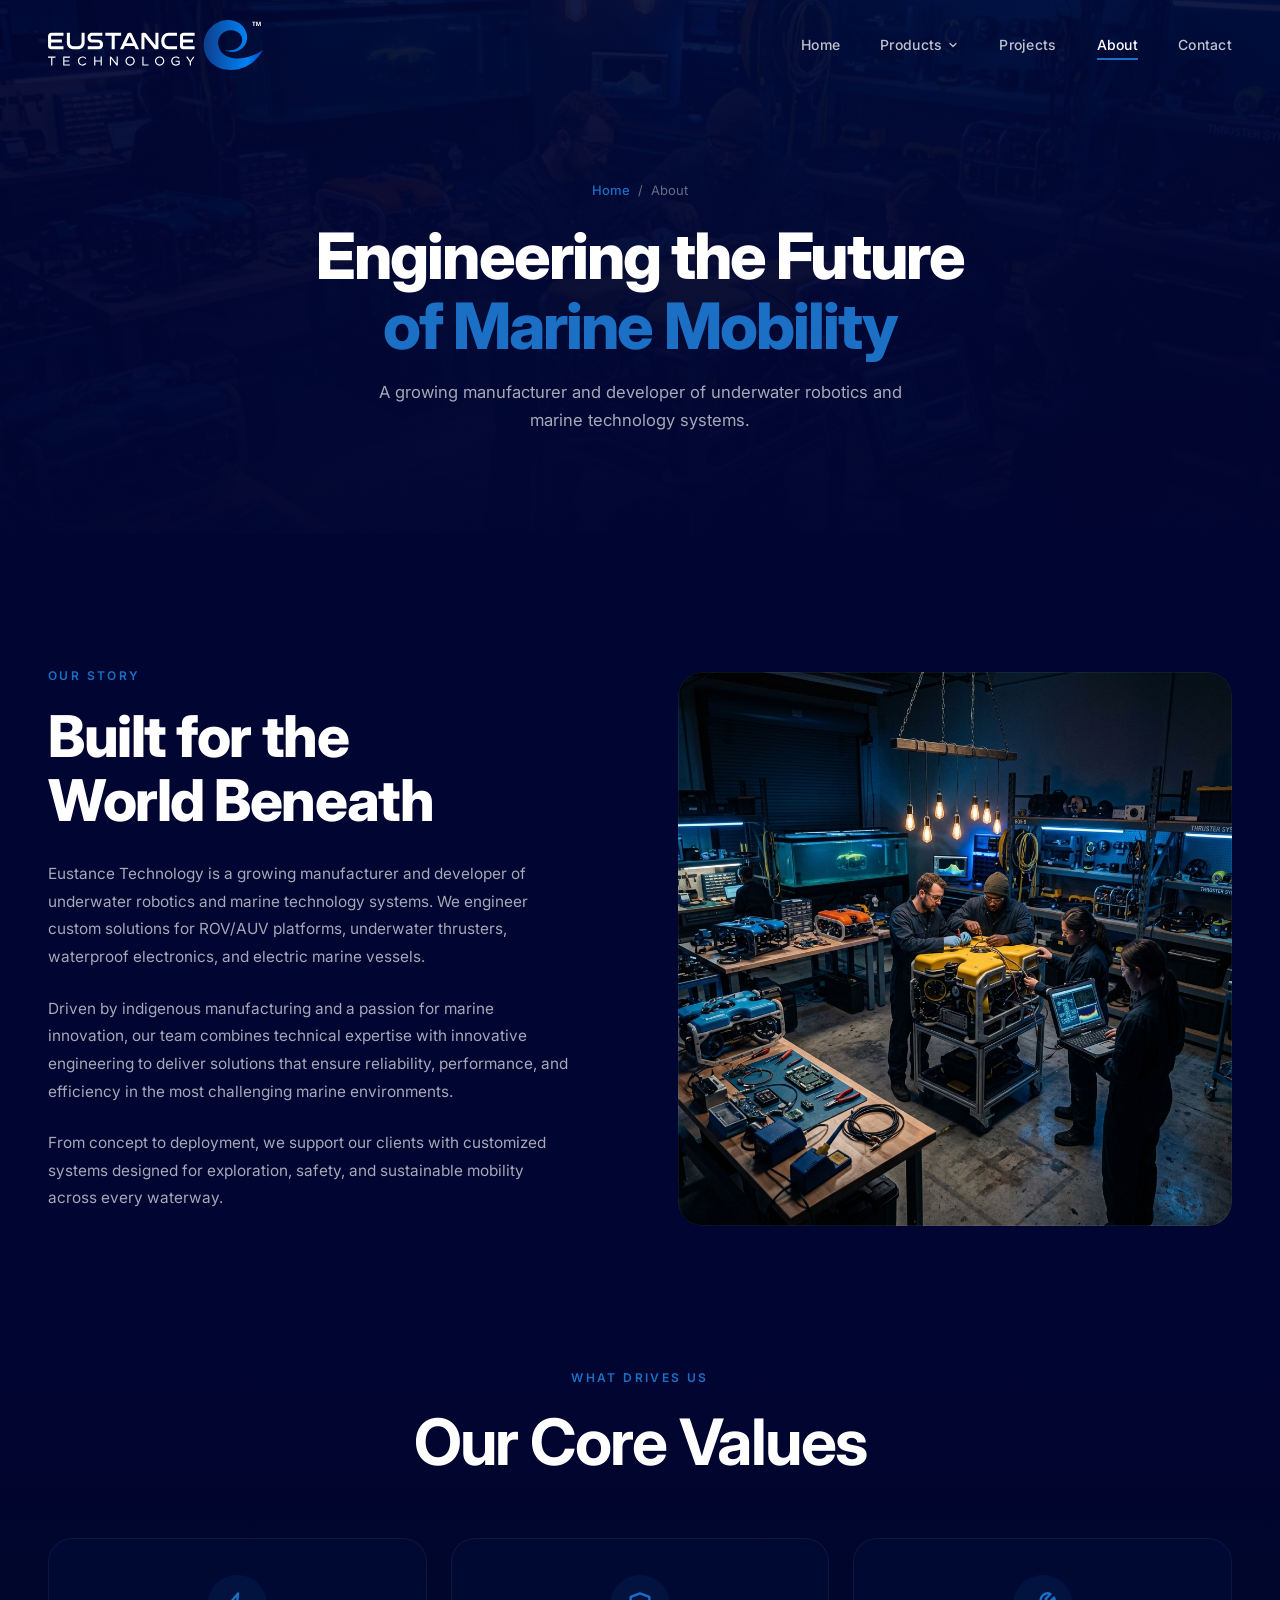
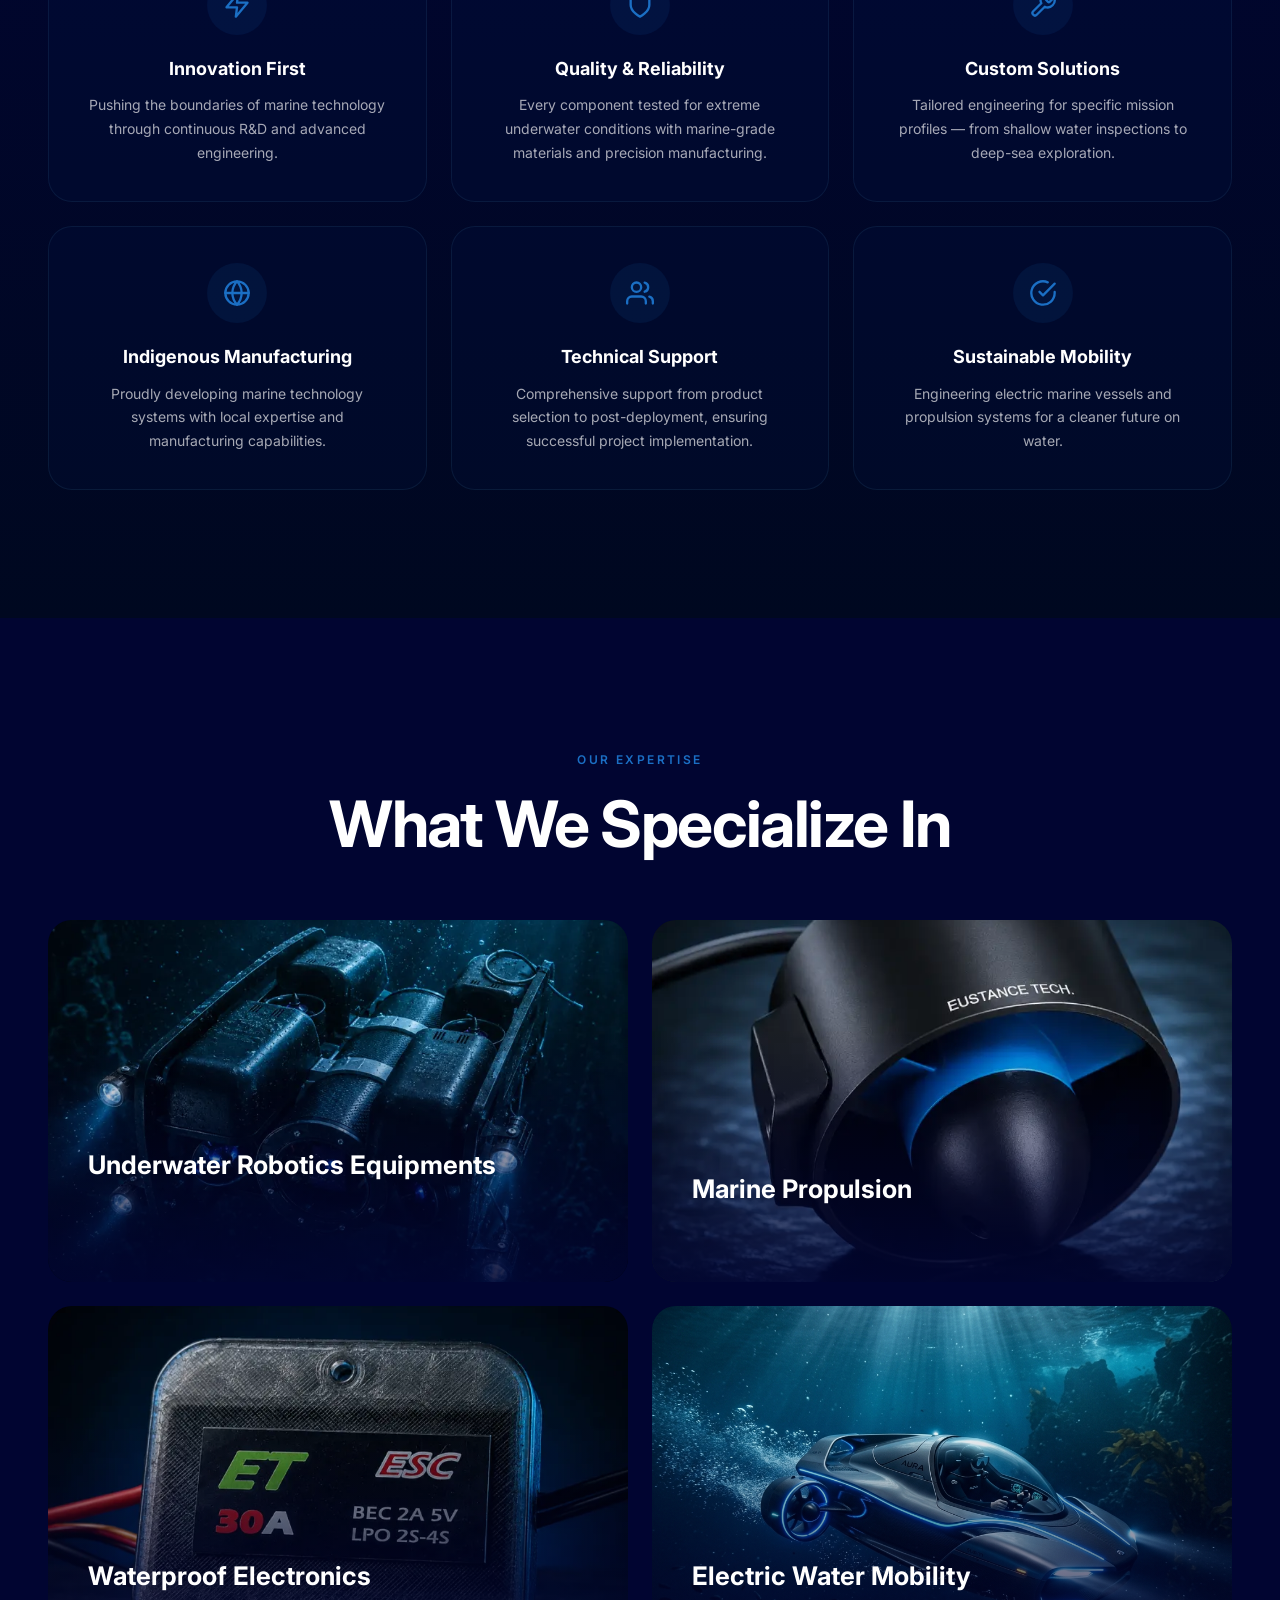
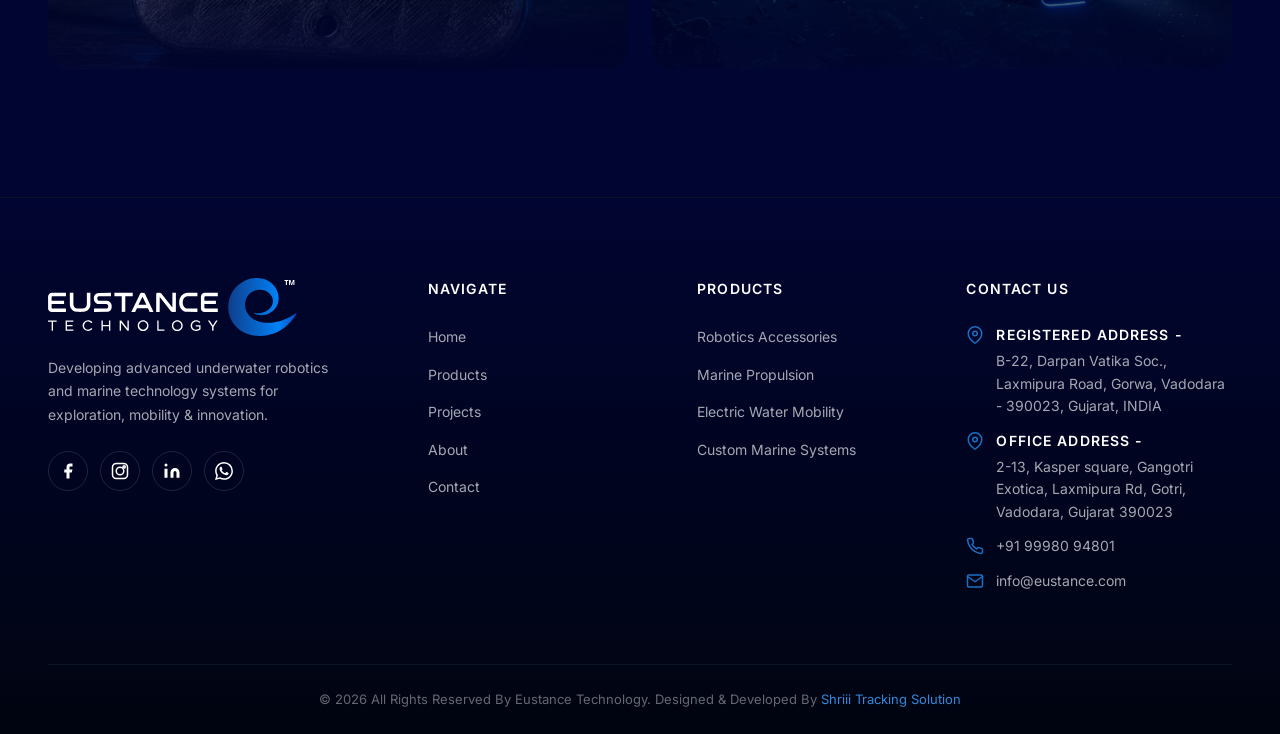
==== commit 3f40c84e: "Test" ====
--- a/about.html
+++ b/about.html
@@ -293,7 +293,16 @@
                 stroke-linejoin="round">
                 <path d="M21 10c0 7-9 13-9 13s-9-6-9-13a9 9 0 0 1 18 0z" />
                 <circle cx="12" cy="10" r="3" />
-              </svg><a target="_blank" href="https://maps.app.goo.gl/FPwgWkcQc4uLMn7A6">B-22, Darpan Vatika Soc., Laxmipura Road, Gorwa, Vadodara - 390023, Gujarat, INDIA</a></li>
+              </svg><a target="_blank" href="https://maps.app.goo.gl/FPwgWkcQc4uLMn7A6">
+                <b class="footerHead">Registered Address -</b><br/>
+                B-22, Darpan Vatika Soc., Laxmipura Road, Gorwa, Vadodara - 390023, Gujarat, INDIA</a></li>
+            <li><svg viewBox="0 0 24 24" fill="none" stroke="currentColor" stroke-width="2" stroke-linecap="round"
+                stroke-linejoin="round">
+                <path d="M21 10c0 7-9 13-9 13s-9-6-9-13a9 9 0 0 1 18 0z" />
+                <circle cx="12" cy="10" r="3" />
+              </svg><a target="_blank" href="https://maps.app.goo.gl/cX5N55SwhgvTesTt9">
+                <b class="footerHead">Office Address -</b><br/>
+                2-13, Kasper square,  Gangotri Exotica, Laxmipura Rd, Gotri, Vadodara, Gujarat 390023</a></li>
             <li><svg viewBox="0 0 24 24" fill="none" stroke="currentColor" stroke-width="2" stroke-linecap="round"
                 stroke-linejoin="round">
                 <path
--- a/css/style.css
+++ b/css/style.css
@@ -809,6 +809,15 @@
   line-height: 1.7;
   max-width: 300px;
 }
+.footerHead{
+  display: inline-block;
+  font-size: 14px;
+  font-weight: 600;
+  letter-spacing: 0.08em;
+  text-transform: uppercase;
+  margin-bottom: 4px;
+  color: var(--text-primary);
+}
 
 .footer-col h4 {
   font-size: 14px;
@@ -828,7 +837,7 @@
 }
 
 .footer-col ul li a:hover { color: var(--accentColour); }
-
+  
 .footer-contact li {
   display: flex;
   align-items: flex-start;
--- a/css/responsive.css
+++ b/css/responsive.css
@@ -225,6 +225,11 @@
   .nav-dropdown::after{
     display: none;
   }
+  .footer-contact li:nth-child(1),.footer-contact li:nth-child(2) {
+   max-width: 260px;
+   margin-left: auto;
+   margin-right: auto;
+}
 }
 
 /* ---------- Mobile Small (max 480px) ---------- */
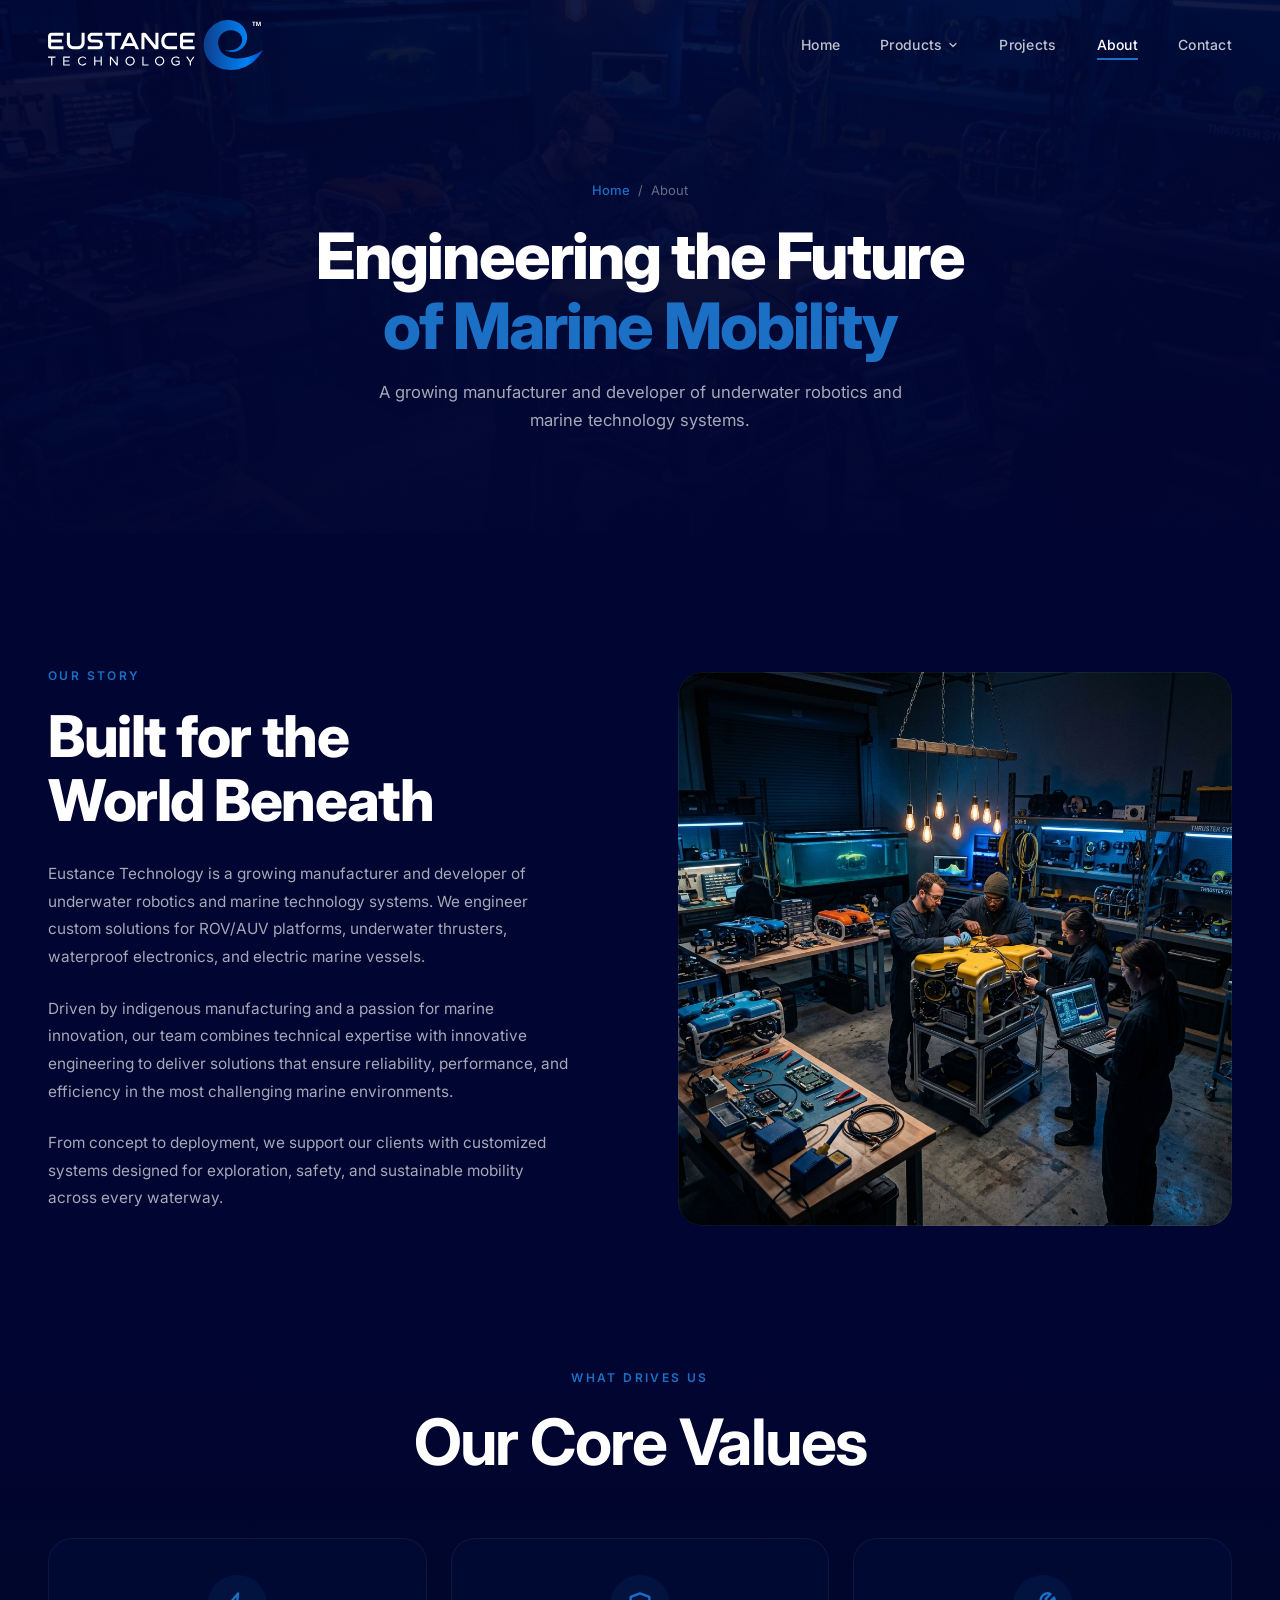
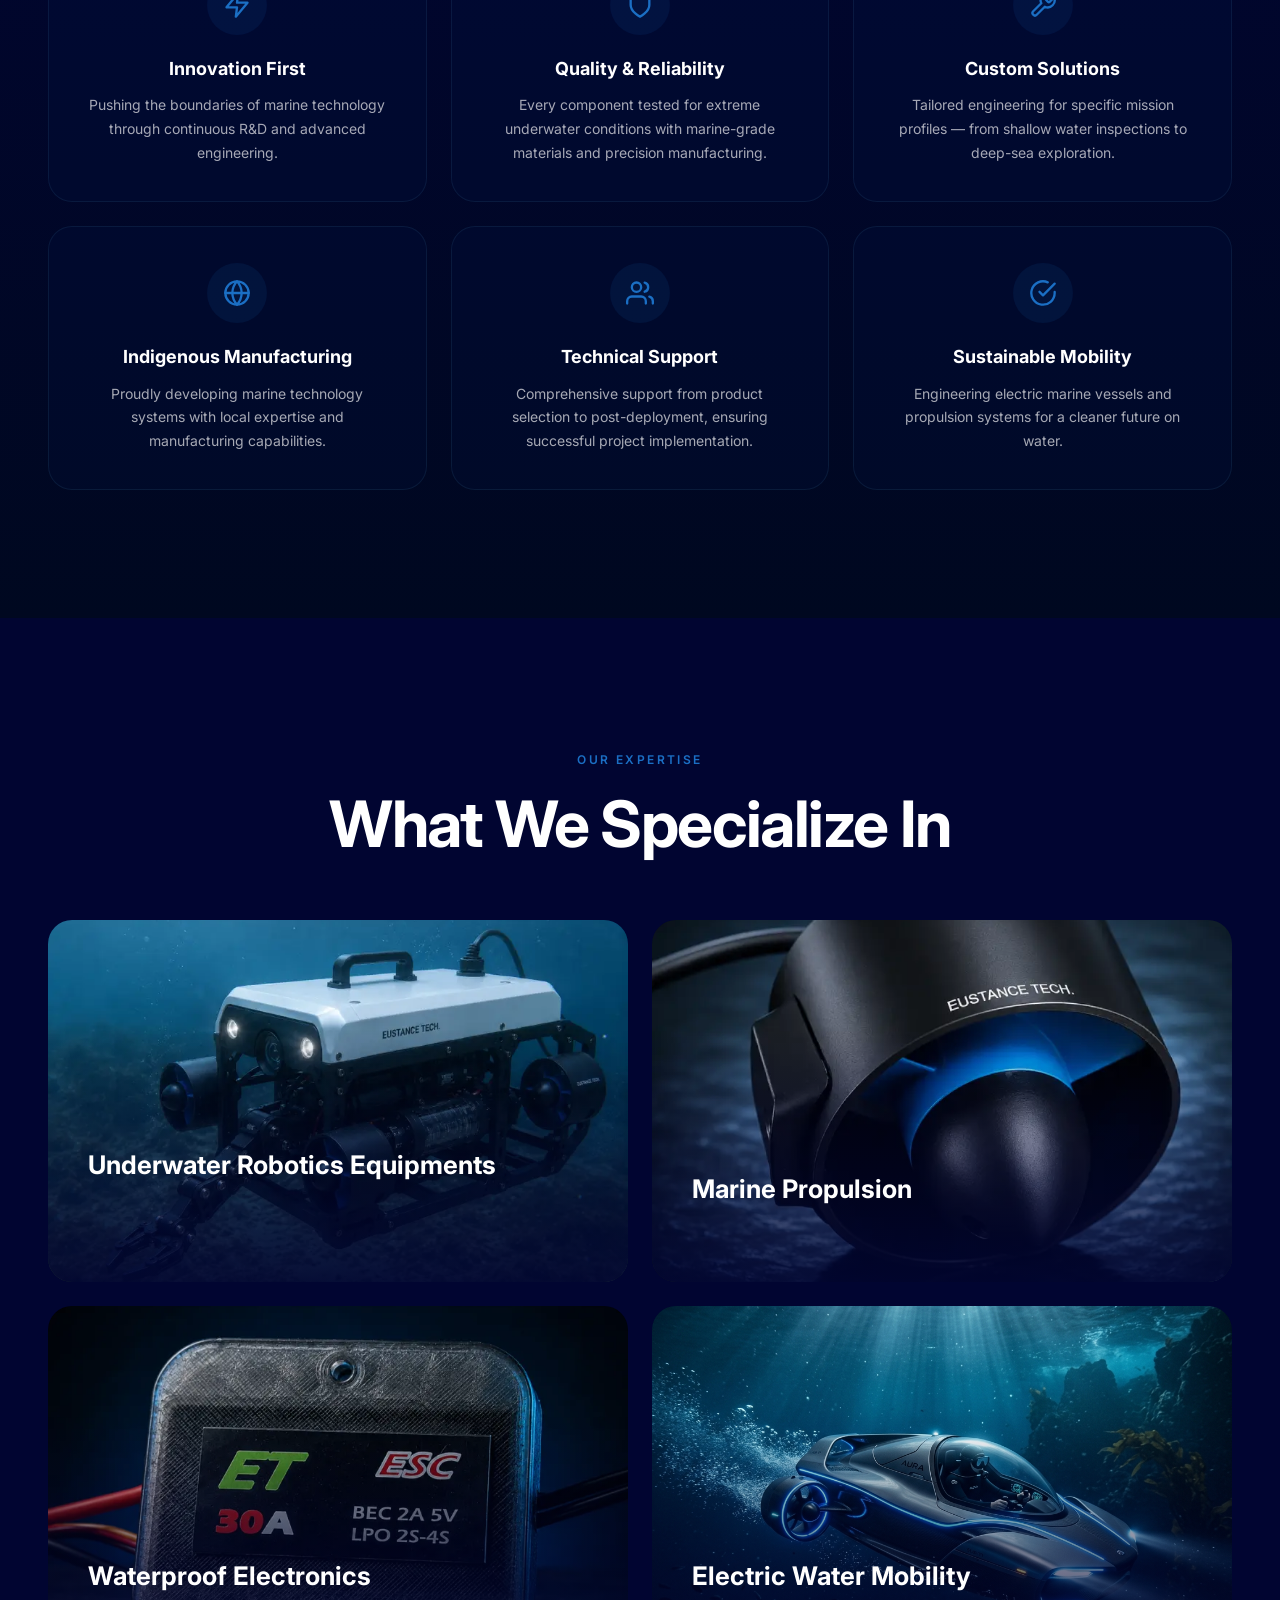
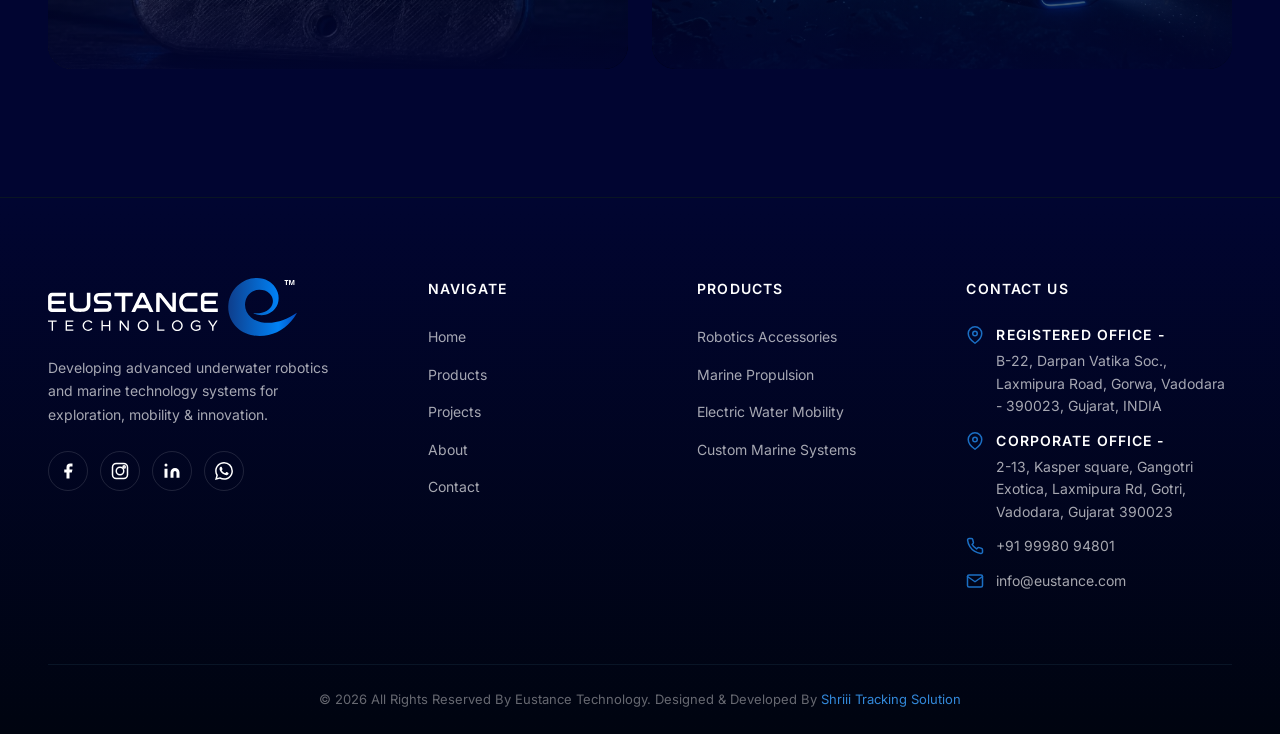
==== commit e394b1ec: "Test" ====
--- a/about.html
+++ b/about.html
@@ -294,14 +294,14 @@
                 <path d="M21 10c0 7-9 13-9 13s-9-6-9-13a9 9 0 0 1 18 0z" />
                 <circle cx="12" cy="10" r="3" />
               </svg><a target="_blank" href="https://maps.app.goo.gl/FPwgWkcQc4uLMn7A6">
-                <b class="footerHead">Registered Address -</b><br/>
+                <b class="footerHead">Registered Office -</b><br/>
                 B-22, Darpan Vatika Soc., Laxmipura Road, Gorwa, Vadodara - 390023, Gujarat, INDIA</a></li>
             <li><svg viewBox="0 0 24 24" fill="none" stroke="currentColor" stroke-width="2" stroke-linecap="round"
                 stroke-linejoin="round">
                 <path d="M21 10c0 7-9 13-9 13s-9-6-9-13a9 9 0 0 1 18 0z" />
                 <circle cx="12" cy="10" r="3" />
               </svg><a target="_blank" href="https://maps.app.goo.gl/cX5N55SwhgvTesTt9">
-                <b class="footerHead">Office Address -</b><br/>
+                <b class="footerHead">Corporate Office -</b><br/>
                 2-13, Kasper square,  Gangotri Exotica, Laxmipura Rd, Gotri, Vadodara, Gujarat 390023</a></li>
             <li><svg viewBox="0 0 24 24" fill="none" stroke="currentColor" stroke-width="2" stroke-linecap="round"
                 stroke-linejoin="round">
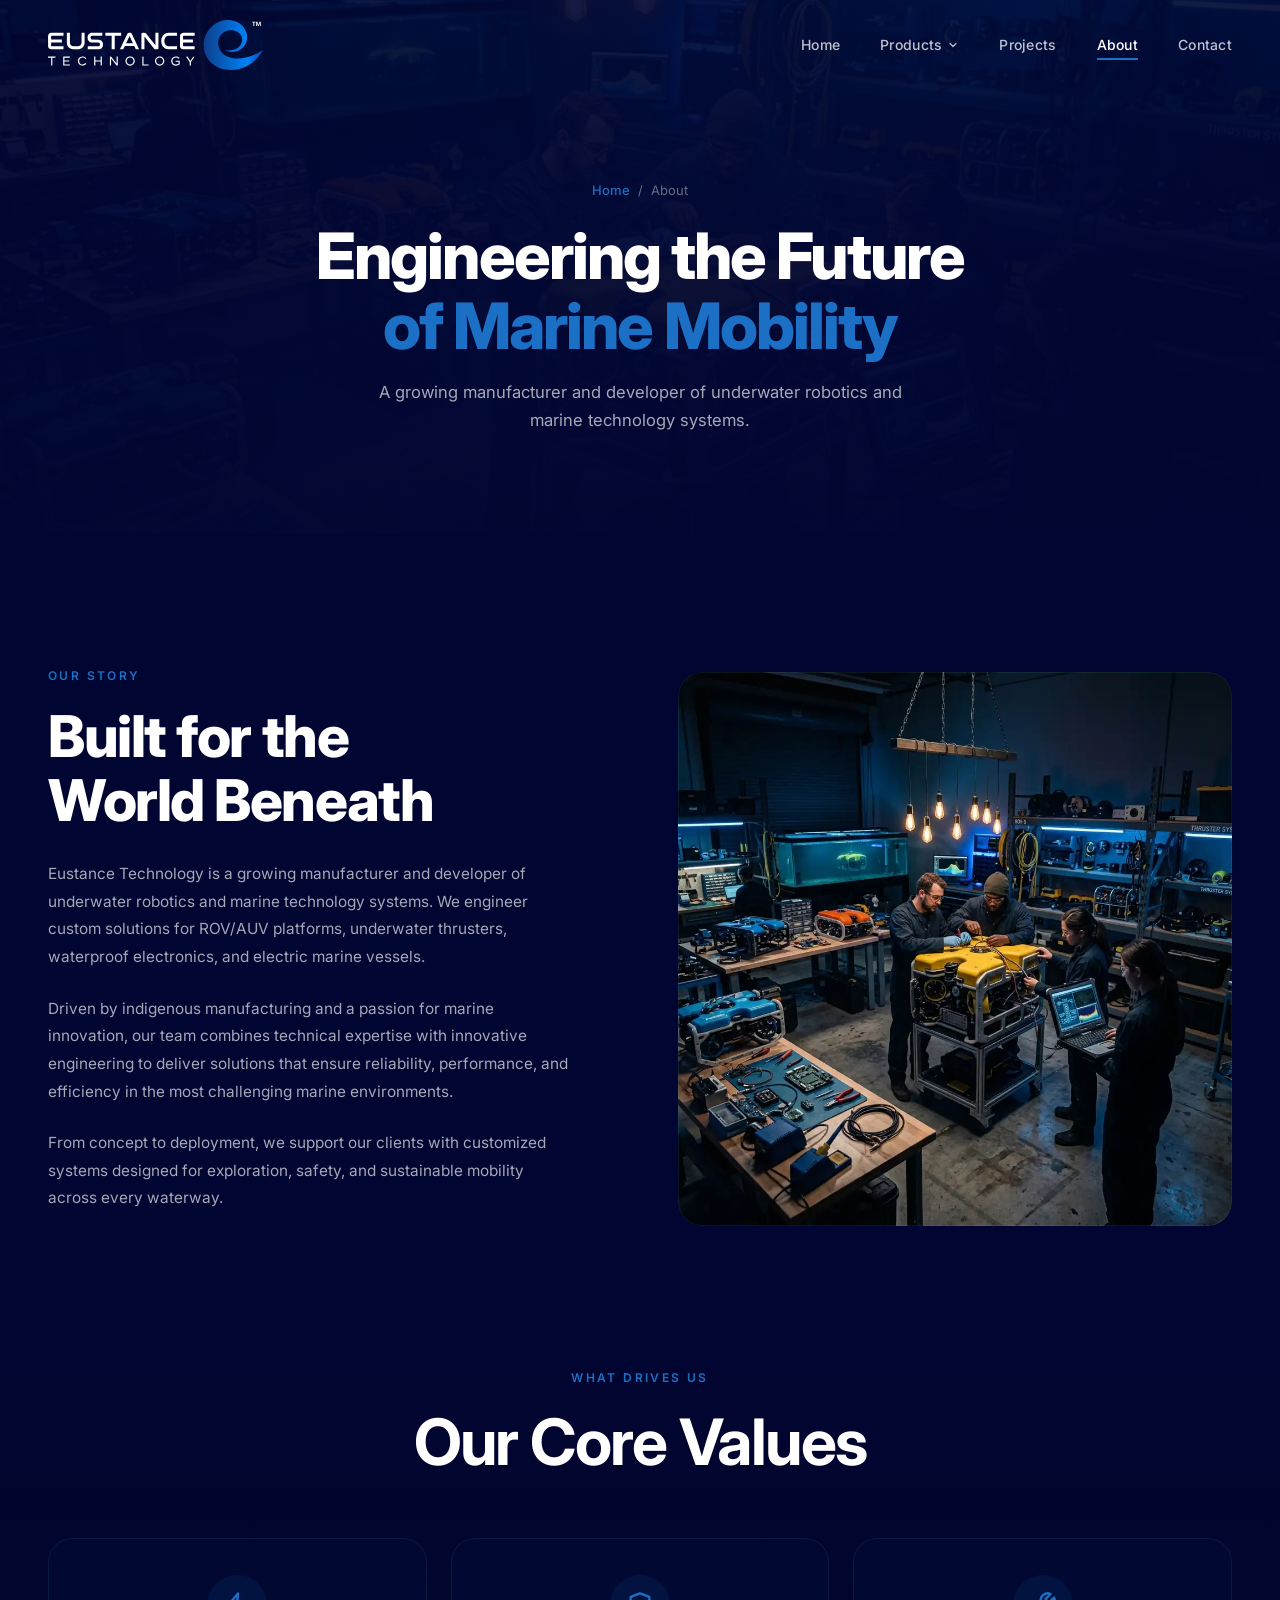
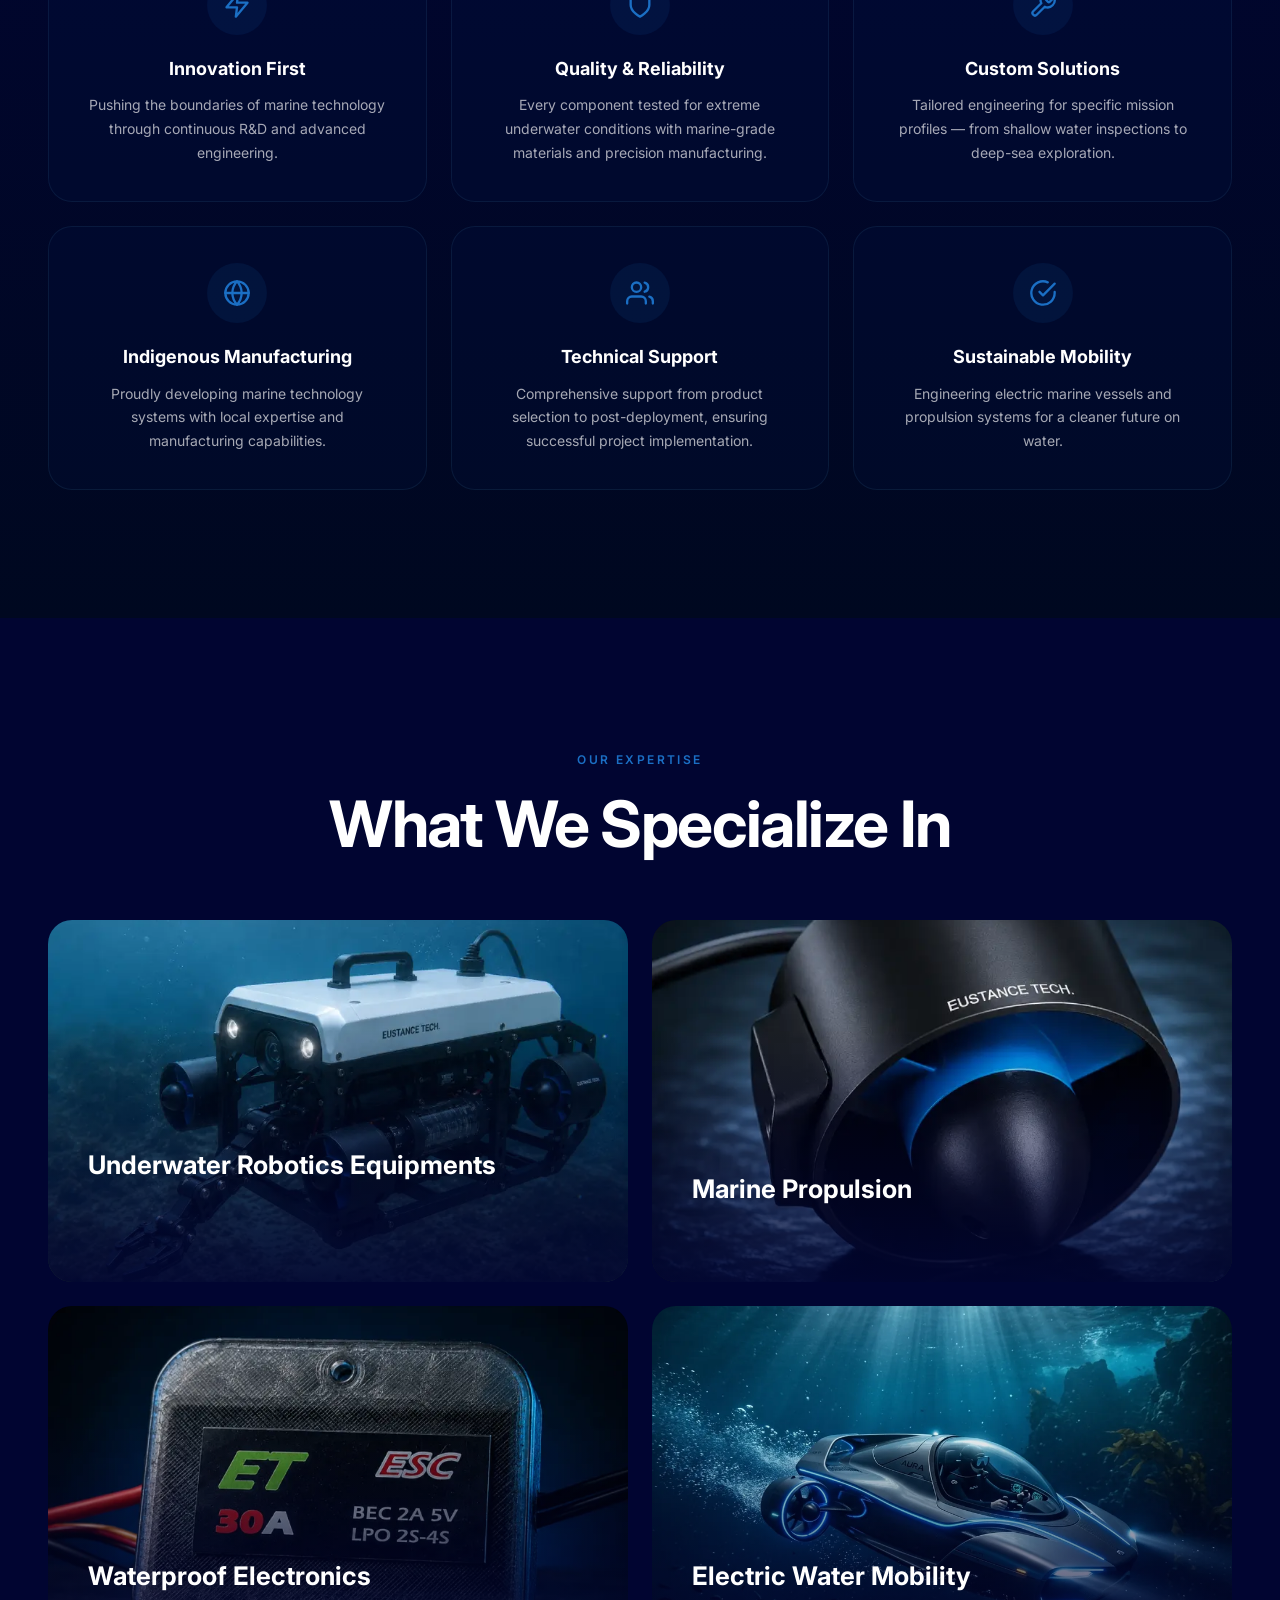
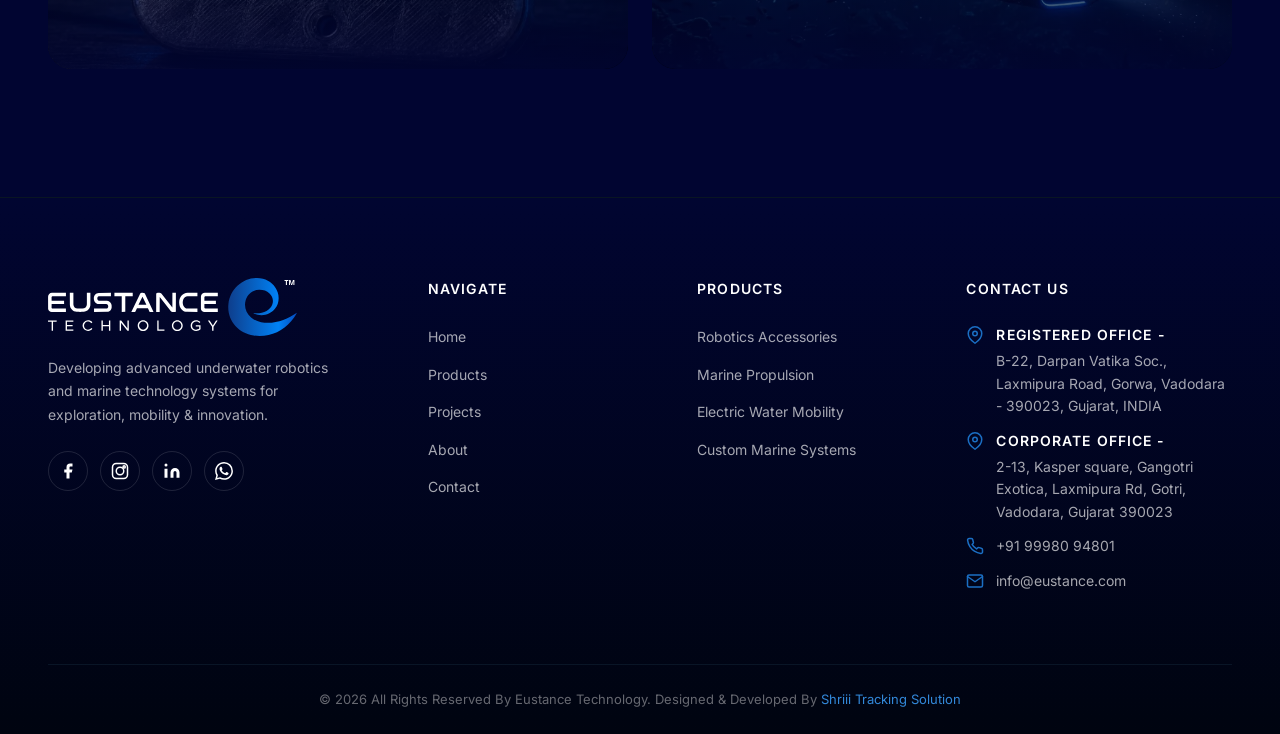
==== commit 8847f240: "Test" ====
--- a/about.html
+++ b/about.html
@@ -9,6 +9,11 @@
     content="Learn about Eustance Technology — a growing manufacturer and developer of underwater robotics and marine technology systems." />
   <meta name="robots" content="index, follow" />
   <link rel="icon" type="image/png" href="images/Fevicon.png" />
+
+  <!-- Preload images -->
+  <link rel="preload" fetchpriority="high" as="image" href="images/EustanceLogoWhite.svg" type="image/svg+xml">
+  <link rel="preload" fetchpriority="high" as="image" href="images/about_section.webp" type="image/png">
+ 
   <link rel="preconnect" href="https://fonts.googleapis.com" />
   <link rel="preconnect" href="https://fonts.gstatic.com" crossorigin />
   <link rel="stylesheet" href="https://cdn.jsdelivr.net/npm/aos@2.3.4/dist/aos.css" />
@@ -86,7 +91,7 @@
 
   <!-- PAGE BANNER -->
   <section class="page-banner">
-    <div class="page-banner-bg"><img src="images/about_section.png" alt="About" /></div>
+    <div class="page-banner-bg"><img src="images/about_section.webp" alt="About" /></div>
     <div class="page-banner-overlay"></div>
     <div class="container" data-aos="fade-up">
       <div class="breadcrumb"><a href="index.html">Home</a><span class="separator">/</span><span>About</span></div>
@@ -112,7 +117,7 @@
             safety, and sustainable mobility across every waterway.</p>
         </div>
         <div class="about-visual" data-aos="fade-left">
-          <img src="images/about_section.png" alt="Eustance Technology Lab" />
+          <img src="images/about_section.webp" alt="Eustance Technology Lab" />
         </div>
       </div>
     </div>
@@ -227,7 +232,7 @@
           <a class="absAnchor" href="products-underwater-robotics-accessories.html"></a>
         </div>
         <div class="build-card" data-aos="fade-up" data-aos-delay="400">
-          <div class="build-card-img"><img src="images/category_mobility.png" alt="Electric Water Mobility" /></div>
+          <div class="build-card-img"><img src="images/category_mobility.webp" alt="Electric Water Mobility" /></div>
           <div class="build-card-overlay"></div>
           <div class="build-card-content">
             <h3>Electric Water Mobility</h3>
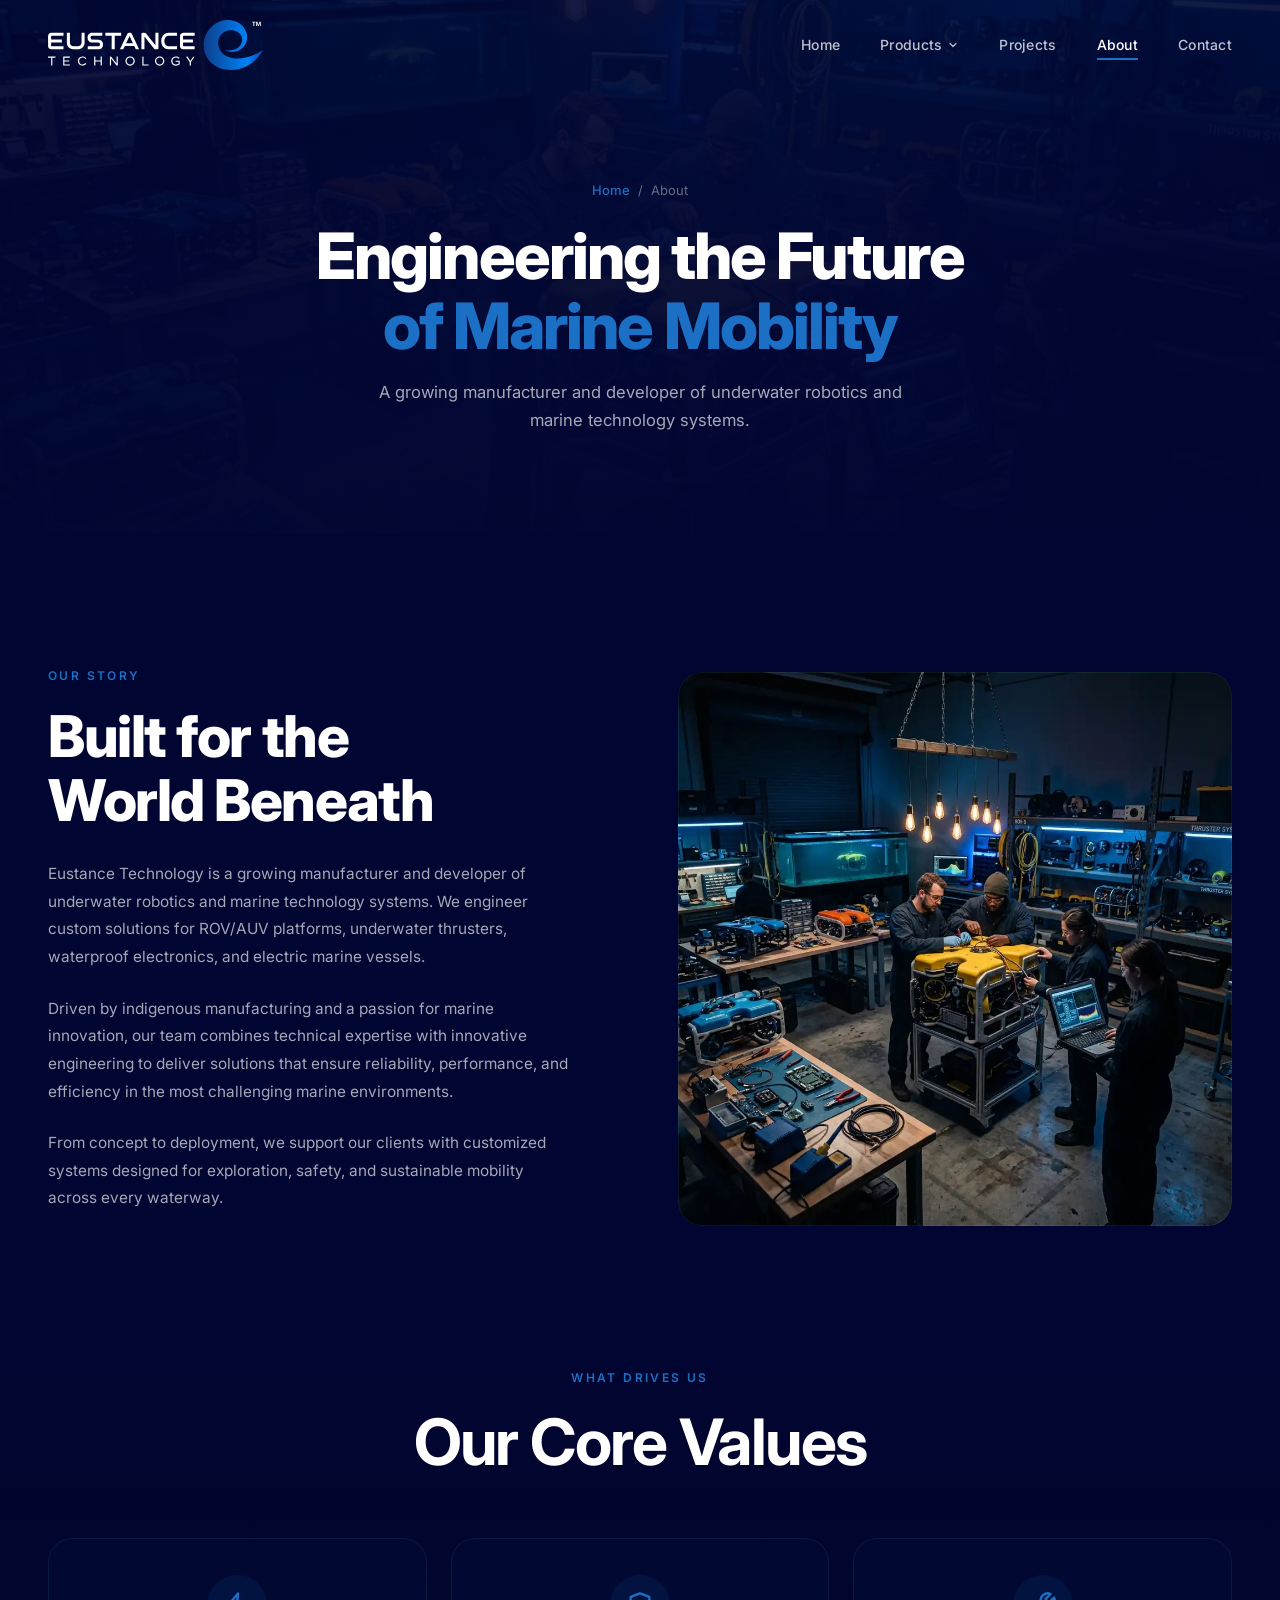
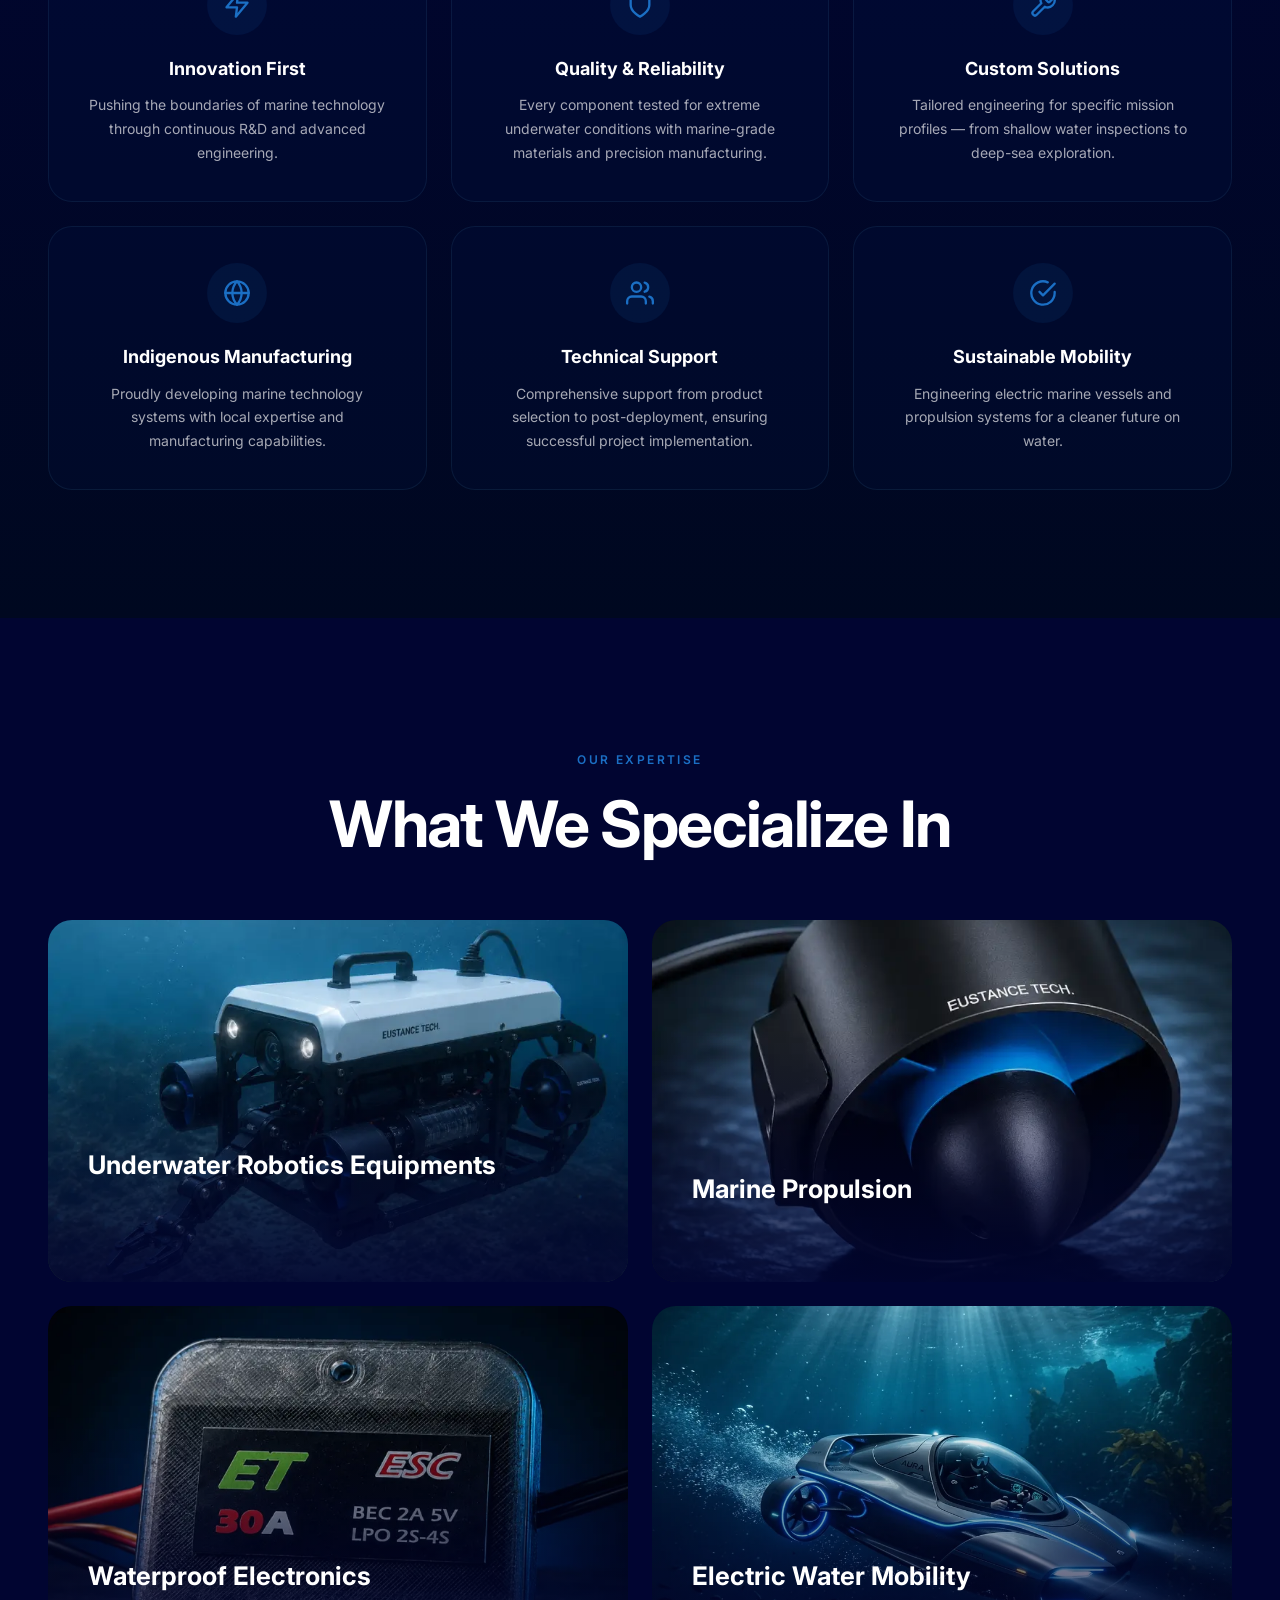
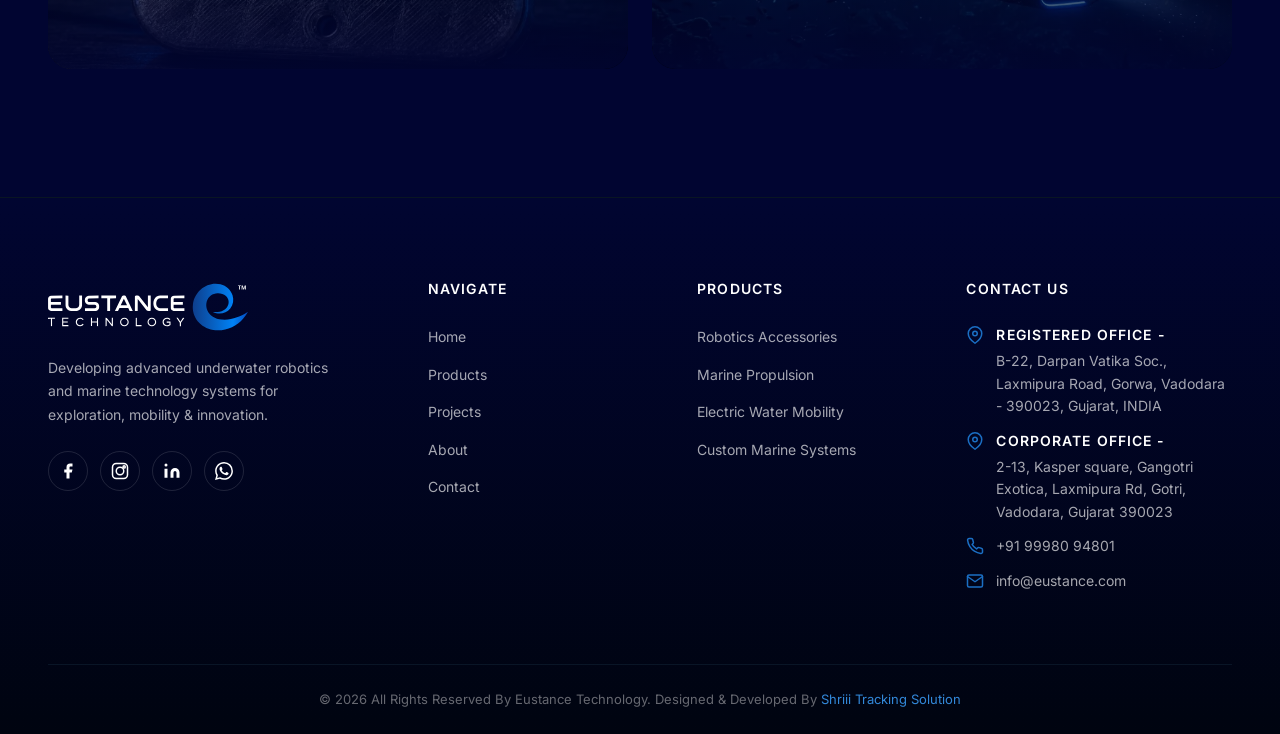
==== commit 3ce75d6d: "Test" ====
--- a/about.html
+++ b/about.html
@@ -1,338 +1,394 @@
 <!DOCTYPE html>
+
 <html lang="en">
 
 <head>
-  <meta charset="UTF-8" />
-  <meta name="viewport" content="width=device-width, initial-scale=1.0" />
-  <title>About — Eustance Technology</title>
-  <meta name="description"
-    content="Learn about Eustance Technology — a growing manufacturer and developer of underwater robotics and marine technology systems." />
-  <meta name="robots" content="index, follow" />
-  <link rel="icon" type="image/png" href="images/Fevicon.png" />
-
-  <!-- Preload images -->
-  <link rel="preload" fetchpriority="high" as="image" href="images/EustanceLogoWhite.svg" type="image/svg+xml">
-  <link rel="preload" fetchpriority="high" as="image" href="images/about_section.webp" type="image/png">
- 
-  <link rel="preconnect" href="https://fonts.googleapis.com" />
-  <link rel="preconnect" href="https://fonts.gstatic.com" crossorigin />
-  <link rel="stylesheet" href="https://cdn.jsdelivr.net/npm/aos@2.3.4/dist/aos.css" />
-  <link rel="stylesheet" href="css/style.css" />
-  <link rel="stylesheet" href="css/responsive.css" />
-  <link rel="stylesheet" href="css/whatsapp-enquiry.css" />
+    <meta charset="utf-8" />
+    <meta content="width=device-width, initial-scale=1.0" name="viewport" />
+    <title>About — Eustance Technology</title>
+    <meta
+        content="Learn about Eustance Technology — a growing manufacturer and developer of underwater robotics and marine technology systems."
+        name="description" />
+    <meta content="index, follow" name="robots" />
+    <link href="images/Fevicon.png" rel="icon" type="image/png" />
+    <!-- Preload images -->
+    <link as="image" fetchpriority="high" href="images/EustanceLogoWhite.svg" rel="preload" type="image/svg+xml" />
+    <link as="image" fetchpriority="high" href="images/about_section.webp" rel="preload" type="image/png" />
+    <link href="https://fonts.googleapis.com" rel="preconnect">
+    <link crossorigin="" href="https://fonts.gstatic.com" rel="preconnect">
+    <link href="https://cdn.jsdelivr.net/npm/aos@2.3.4/dist/aos.css" rel="stylesheet" />
+    <link href="css/style.css" rel="stylesheet" />
+    <link href="css/responsive.css" rel="stylesheet" />
+    <link href="css/whatsapp-enquiry.css" rel="stylesheet" />
+    </link>
+    </link>
+    <link as="style"
+        href="https://fonts.googleapis.com/css2?family=Inter:wght@300;400;500;600;700;800;900&amp;display=swap"
+        rel="preload" />
+    <link href="https://fonts.googleapis.com/css2?family=Inter:wght@300;400;500;600;700;800;900&amp;display=swap"
+        rel="stylesheet" />
+    <link href="https://eustance.com/about.html" rel="canonical" />
+    <meta content="summary_large_image" name="twitter:card" />
+    <meta content="About — Eustance Technology" name="twitter:title" />
+    <meta
+        content="Learn about Eustance Technology — a growing manufacturer and developer of underwater robotics and marine technology systems."
+        name="twitter:description" />
+    <meta content="https://eustance.com/images/hero_underwater_rov.webp" name="twitter:image" />
+    <meta content="https://eustance.com/about.html" property="og:url" />
+    <meta content="About — Eustance Technology" property="og:title" />
+    <meta
+        content="Learn about Eustance Technology — a growing manufacturer and developer of underwater robotics and marine technology systems."
+        property="og:description" />
+    <meta content="website" property="og:type" />
+    <meta content="https://eustance.com/images/hero_underwater_rov.webp" property="og:image" />
 </head>
 
 <body>
-
-  <!-- NAVBAR -->
-  <nav class="navbar scrolled" id="navbar">
-    <div class="container">
-      <a href="index.html" class="navbar-logo"><img src="images/EustanceLogoWhite.svg" alt="Eustance Technology" /></a>
-      <div class="navbar-menu" id="navMenu">
-        <a href="index.html">Home</a>
-        <div class="nav-item">
-          <a href="#">Products <svg class="chevron" viewBox="0 0 24 24" fill="none" stroke="currentColor"
-              stroke-width="2.5" stroke-linecap="round" stroke-linejoin="round">
-              <polyline points="6 9 12 15 18 9" />
-            </svg></a>
-          <div class="nav-dropdown">
-            <a href="products-underwater-robotics-accessories.html">
-              <svg class="drop-icon" xmlns="http://www.w3.org/2000/svg" version="1.1"
-                xmlns:xlink="http://www.w3.org/1999/xlink" width="24" height="24" x="0" y="0"
-                viewBox="0 0 465.502 465.502" style="enable-background:new 0 0 512 512" xml:space="preserve" class="">
-                <g>
-                  <path
-                    d="M353.502 184.751h-96c-19.306 0-37.509 4.958-53.408 13.652v-.098l-90.958 49.346-8.34-25.019a32 32 0 0 0-30.358-21.881h-48.93c-5.46 0-9.317 5.35-7.589 10.53l23.156 69.47h88.426v16H16c-8.8 0-16 7.2-16 16s7.2 16 16 16h19.742l-17.823 53.47c-1.727 5.181 2.129 10.53 7.589 10.53h48.93a32 32 0 0 0 30.358-21.881l8.34-25.019 90.958 49.346v-.098c15.899 8.695 34.102 13.652 53.408 13.652h96c61.6 0 112-50.4 112-112 0-61.601-50.4-112-112-112zm-132 136c-13.255 0-24-10.745-24-24s10.745-24 24-24 24 10.745 24 24-10.745 24-24 24zm84 0c-13.255 0-24-10.745-24-24s10.745-24 24-24 24 10.745 24 24-10.745 24-24 24zm84 0c-13.255 0-24-10.745-24-24s10.745-24 24-24 24 10.745 24 24-10.745 24-24 24zM369.446 56.751c-8.806 0-15.944 7.138-15.944 15.943l-16 .057c-26.469 0-48 21.531-48 48v16h-32v32h96v-32h-32v-16c0-8.82 7.172-16 16-16h16c0 8.82 7.15 16 15.97 16h16.03v-64h-16.056z"
-                    fill="currentColor" opacity="1" data-original="#000000" class=""></path>
-                </g>
-              </svg>
-              Underwater Robotics Accessories</a>
-            <a href="products-marine-propulsion.html"><svg class="drop-icon" xmlns="http://www.w3.org/2000/svg"
-                version="1.1" xmlns:xlink="http://www.w3.org/1999/xlink" width="24" height="24" x="0" y="0"
-                viewBox="0 0 511.999 511.999" style="enable-background:new 0 0 512 512" xml:space="preserve" class="">
-                <g>
-                  <circle cx="273.975" cy="271.104" r="76.728" fill="currentColor" opacity="1" data-original="#000000"
-                    class=""></circle>
-                  <path
-                    d="M208.953 52.316c-35.42 55.239-24.036 104.905-7.512 136.005 19.387-17.006 44.773-27.333 72.528-27.333 25.922 0 49.774 9.008 68.607 24.051 32.464-29.121 80.316-27.977 98.037-76.217 25.172-68.521-157.056-172.854-231.66-56.506zM495.957 324.196c-30.111-58.26-78.776-73.25-113.966-74.506a110.261 110.261 0 0 1 2.097 21.416c0 46.524-29.001 86.4-69.875 102.504 8.954 42.655-15.925 83.507 16.977 122.957 46.757 56.059 228.226-49.588 164.767-172.371zM163.852 271.107c0-5.572.42-11.048 1.222-16.401-41.415-13.574-64.354-55.544-114.969-46.775C-21.822 220.394-21.063 430.375 117 436.808c65.509 3.053 102.824-31.595 121.505-61.443-43.372-14.794-74.653-55.941-74.653-104.258z"
-                    fill="currentColor" opacity="1" data-original="#000000" class=""></path>
-                </g>
-              </svg>Marine Propulsion</a>
-            <a href="products-electric-water-mobility.html"><svg class="drop-icon" xmlns="http://www.w3.org/2000/svg"
-                version="1.1" xmlns:xlink="http://www.w3.org/1999/xlink" width="24" height="24" x="0" y="0"
-                viewBox="0 0 64 64" style="enable-background:new 0 0 512 512" xml:space="preserve" class="">
-                <g>
-                  <path
-                    d="M22 46a1 1 0 0 0 2 0v-1h-2zM12 35c0-2.317 2.523-4 6-4h2v-4h-5a13.787 13.787 0 0 0-7.295 2.465C5.35 31.068 4 33.085 4 35c0 4.416 6.656 8 11 8h5v-4h-2c-3.477 0-6-1.683-6-4zm-2 1H6v-2h4z"
-                    fill="currentColor" opacity="1" data-original="#000000"></path>
-                  <path d="M14 35c0 .983 1.5 2 4 2h4a2 2 0 0 0 0-4h-4c-2.5 0-4 1.017-4 2z" fill="currentColor"
-                    opacity="1" data-original="#000000"></path>
-                  <path
-                    d="M22 31a4 4 0 0 1 0 8v4h14V27H22zm6-2h6v2h-6zM33 19h-1.829A3.016 3.016 0 0 0 33 20.829zM43.707 26.707A1 1 0 0 1 43 27h-5v2h7v2h-7v3h12v2H38v3h7v2h-7v2h5a1 1 0 0 1 .707.293l5 5A8.625 8.625 0 0 0 54 50.942V19.058a8.625 8.625 0 0 0-5.293 2.649zM56 19h4v32h-4zM34 13H23a7.008 7.008 0 0 0-7 7v5h4v-5a3 3 0 0 1 3-3h11a2 2 0 0 0 0-4z"
-                    fill="currentColor" opacity="1" data-original="#000000"></path>
-                </g>
-              </svg>Electric Water Mobility</a>
-            <div class="drop-divider"></div>
-            <a href="products-custom-marine-systems.html"><svg class="drop-icon" viewBox="0 0 24 24" fill="none"
-                stroke="currentColor" stroke-width="2" stroke-linecap="round" stroke-linejoin="round">
-                <path
-                  d="M14.7 6.3a1 1 0 0 0 0 1.4l1.6 1.6a1 1 0 0 0 1.4 0l3.77-3.77a6 6 0 0 1-7.94 7.94l-6.91 6.91a2.12 2.12 0 0 1-3-3l6.91-6.91a6 6 0 0 1 7.94-7.94l-3.76 3.76z" />
-              </svg>Custom Marine Systems</a>
-          </div>
+    <!-- NAVBAR -->
+    <nav class="navbar scrolled" id="navbar">
+        <div class="container">
+            <a class="navbar-logo" href="index.html"><img alt="Eustance Technology" height="50"
+                    src="images/EustanceLogoWhite.svg" width="200" /></a>
+            <div class="navbar-menu" id="navMenu">
+                <a href="index.html">Home</a>
+                <div class="nav-item">
+                    <a href="#">Products <svg class="chevron" fill="none" stroke="currentColor" stroke-linecap="round"
+                            stroke-linejoin="round" stroke-width="2.5" viewbox="0 0 24 24">
+                            <polyline points="6 9 12 15 18 9"></polyline>
+                        </svg></a>
+                    <div class="nav-dropdown">
+                        <a href="products-underwater-robotics-accessories.html">
+                            <svg class="drop-icon" height="24" style="enable-background:new 0 0 512 512" version="1.1"
+                            viewbox="0 0 465.502 465.502" width="24" x="0" xml:space="preserve"
+                            xmlns="http://www.w3.org/2000/svg" xmlns:xlink="http://www.w3.org/1999/xlink" y="0">
+                            <g>
+                                <path class=""
+                                    d="M353.502 184.751h-96c-19.306 0-37.509 4.958-53.408 13.652v-.098l-90.958 49.346-8.34-25.019a32 32 0 0 0-30.358-21.881h-48.93c-5.46 0-9.317 5.35-7.589 10.53l23.156 69.47h88.426v16H16c-8.8 0-16 7.2-16 16s7.2 16 16 16h19.742l-17.823 53.47c-1.727 5.181 2.129 10.53 7.589 10.53h48.93a32 32 0 0 0 30.358-21.881l8.34-25.019 90.958 49.346v-.098c15.899 8.695 34.102 13.652 53.408 13.652h96c61.6 0 112-50.4 112-112 0-61.601-50.4-112-112-112zm-132 136c-13.255 0-24-10.745-24-24s10.745-24 24-24 24 10.745 24 24-10.745 24-24 24zm84 0c-13.255 0-24-10.745-24-24s10.745-24 24-24 24 10.745 24 24-10.745 24-24 24zm84 0c-13.255 0-24-10.745-24-24s10.745-24 24-24 24 10.745 24 24-10.745 24-24 24zM369.446 56.751c-8.806 0-15.944 7.138-15.944 15.943l-16 .057c-26.469 0-48 21.531-48 48v16h-32v32h96v-32h-32v-16c0-8.82 7.172-16 16-16h16c0 8.82 7.15 16 15.97 16h16.03v-64h-16.056z"
+                                    data-original="#000000" fill="currentColor" opacity="1"></path>
+                            </g>
+                            </svg>
+                            Underwater Robotics Accessories
+                        </a>
+                        <a href="products-marine-propulsion.html"><svg class="drop-icon" height="24"
+                            style="enable-background:new 0 0 512 512" version="1.1" viewbox="0 0 511.999 511.999"
+                            width="24" x="0" xml:space="preserve" xmlns="http://www.w3.org/2000/svg"
+                            xmlns:xlink="http://www.w3.org/1999/xlink" y="0">
+                            <g>
+                                <circle class="" cx="273.975" cy="271.104" data-original="#000000" fill="currentColor"
+                                    opacity="1" r="76.728"></circle>
+                                <path class=""
+                                    d="M208.953 52.316c-35.42 55.239-24.036 104.905-7.512 136.005 19.387-17.006 44.773-27.333 72.528-27.333 25.922 0 49.774 9.008 68.607 24.051 32.464-29.121 80.316-27.977 98.037-76.217 25.172-68.521-157.056-172.854-231.66-56.506zM495.957 324.196c-30.111-58.26-78.776-73.25-113.966-74.506a110.261 110.261 0 0 1 2.097 21.416c0 46.524-29.001 86.4-69.875 102.504 8.954 42.655-15.925 83.507 16.977 122.957 46.757 56.059 228.226-49.588 164.767-172.371zM163.852 271.107c0-5.572.42-11.048 1.222-16.401-41.415-13.574-64.354-55.544-114.969-46.775C-21.822 220.394-21.063 430.375 117 436.808c65.509 3.053 102.824-31.595 121.505-61.443-43.372-14.794-74.653-55.941-74.653-104.258z"
+                                    data-original="#000000" fill="currentColor" opacity="1"></path>
+                            </g>
+                            </svg>Marine Propulsion
+                        </a>
+                        <a href="products-electric-water-mobility.html"><svg class="drop-icon" height="24"
+                            style="enable-background:new 0 0 512 512" version="1.1" viewbox="0 0 64 64" width="24"
+                            x="0" xml:space="preserve" xmlns="http://www.w3.org/2000/svg"
+                            xmlns:xlink="http://www.w3.org/1999/xlink" y="0">
+                            <g>
+                                <path
+                                    d="M22 46a1 1 0 0 0 2 0v-1h-2zM12 35c0-2.317 2.523-4 6-4h2v-4h-5a13.787 13.787 0 0 0-7.295 2.465C5.35 31.068 4 33.085 4 35c0 4.416 6.656 8 11 8h5v-4h-2c-3.477 0-6-1.683-6-4zm-2 1H6v-2h4z"
+                                    data-original="#000000" fill="currentColor" opacity="1"></path>
+                                <path d="M14 35c0 .983 1.5 2 4 2h4a2 2 0 0 0 0-4h-4c-2.5 0-4 1.017-4 2z"
+                                    data-original="#000000" fill="currentColor" opacity="1"></path>
+                                <path
+                                    d="M22 31a4 4 0 0 1 0 8v4h14V27H22zm6-2h6v2h-6zM33 19h-1.829A3.016 3.016 0 0 0 33 20.829zM43.707 26.707A1 1 0 0 1 43 27h-5v2h7v2h-7v3h12v2H38v3h7v2h-7v2h5a1 1 0 0 1 .707.293l5 5A8.625 8.625 0 0 0 54 50.942V19.058a8.625 8.625 0 0 0-5.293 2.649zM56 19h4v32h-4zM34 13H23a7.008 7.008 0 0 0-7 7v5h4v-5a3 3 0 0 1 3-3h11a2 2 0 0 0 0-4z"
+                                    data-original="#000000" fill="currentColor" opacity="1"></path>
+                            </g>
+                            </svg>Electric Water Mobility
+                        </a>
+                        <div class="drop-divider"></div>
+                        <a href="products-custom-marine-systems.html"><svg class="drop-icon" fill="none"
+                                stroke="currentColor" stroke-linecap="round" stroke-linejoin="round" stroke-width="2"
+                                viewbox="0 0 24 24">
+                                <path
+                                    d="M14.7 6.3a1 1 0 0 0 0 1.4l1.6 1.6a1 1 0 0 0 1.4 0l3.77-3.77a6 6 0 0 1-7.94 7.94l-6.91 6.91a2.12 2.12 0 0 1-3-3l6.91-6.91a6 6 0 0 1 7.94-7.94l-3.76 3.76z">
+                                </path>
+                            </svg>Custom Marine Systems</a>
+                    </div>
+                </div>
+                <a href="projects.html">Projects</a>
+                <a class="active" href="about.html">About</a>
+                <a href="contact.html">Contact</a>
+            </div>
+            <button aria-label="Toggle navigation" class="navbar-toggle"
+                id="navToggle"><span></span><span></span><span></span></button>
         </div>
-        <a href="projects.html">Projects</a>
-        <a href="about.html" class="active">About</a>
-        <a href="contact.html">Contact</a>
-      </div>
-      <button class="navbar-toggle" id="navToggle"
-        aria-label="Toggle navigation"><span></span><span></span><span></span></button>
-    </div>
-  </nav>
-
-  <!-- PAGE BANNER -->
-  <section class="page-banner">
-    <div class="page-banner-bg"><img src="images/about_section.webp" alt="About" /></div>
-    <div class="page-banner-overlay"></div>
-    <div class="container" data-aos="fade-up">
-      <div class="breadcrumb"><a href="index.html">Home</a><span class="separator">/</span><span>About</span></div>
-      <h1>Engineering the Future<br /><span class="accent-text">of Marine Mobility</span></h1>
-      <p>A growing manufacturer and developer of underwater robotics and marine technology systems.</p>
-    </div>
-  </section>
-
-  <!-- ABOUT CONTENT -->
-  <section class="section section-dark">
-    <div class="container">
-      <div class="about-grid">
-        <div class="about-content" data-aos="fade-right">
-          <span class="section-label">Our Story</span>
-          <h2>Built for the<br />World Beneath</h2>
-          <p>Eustance Technology is a growing manufacturer and developer of underwater robotics and marine technology
-            systems. We engineer custom solutions for ROV/AUV platforms, underwater thrusters, waterproof electronics,
-            and electric marine vessels.</p>
-          <p>Driven by indigenous manufacturing and a passion for marine innovation, our team combines technical
-            expertise with innovative engineering to deliver solutions that ensure reliability, performance, and
-            efficiency in the most challenging marine environments.</p>
-          <p>From concept to deployment, we support our clients with customized systems designed for exploration,
-            safety, and sustainable mobility across every waterway.</p>
+    </nav>
+    <main><!-- PAGE BANNER -->
+        <section class="page-banner">
+            <div class="page-banner-bg"><img alt="About" height="600" src="images/about_section.webp" width="800" />
+            </div>
+            <div class="page-banner-overlay"></div>
+            <div class="container" data-aos="fade-up">
+                <div class="breadcrumb"><a href="index.html">Home</a><span class="separator">/</span><span>About</span>
+                </div>
+                <h1>Engineering the Future<br /><span class="accent-text">of Marine Mobility</span></h1>
+                <p>A growing manufacturer and developer of underwater robotics and marine technology systems.</p>
+            </div>
+        </section><!-- ABOUT CONTENT -->
+        <section class="section section-dark">
+            <div class="container">
+                <div class="about-grid">
+                    <div class="about-content" data-aos="fade-right">
+                        <span class="section-label">Our Story</span>
+                        <h2>Built for the<br />World Beneath</h2>
+                        <p>Eustance Technology is a growing manufacturer and developer of underwater robotics and marine
+                            technology
+                            systems. We engineer custom solutions for ROV/AUV platforms, underwater thrusters,
+                            waterproof electronics,
+                            and electric marine vessels.</p>
+                        <p>Driven by indigenous manufacturing and a passion for marine innovation, our team combines
+                            technical
+                            expertise with innovative engineering to deliver solutions that ensure reliability,
+                            performance, and
+                            efficiency in the most challenging marine environments.</p>
+                        <p>From concept to deployment, we support our clients with customized systems designed for
+                            exploration,
+                            safety, and sustainable mobility across every waterway.</p>
+                    </div>
+                    <div class="about-visual" data-aos="fade-left">
+                        <img alt="Eustance Technology Lab" height="600" loading="lazy" src="images/about_section.webp"
+                            width="800" />
+                    </div>
+                </div>
+            </div>
+        </section><!-- VALUES -->
+        <section class="section section-darker pt-0">
+            <div class="container">
+                <div class="text-center" data-aos="fade-up">
+                    <span class="section-label">What Drives Us</span>
+                    <h2 class="heading-lg">Our Core Values</h2>
+                </div>
+                <div class="about-values-grid">
+                    <div class="about-value-card" data-aos="fade-up" data-aos-delay="100">
+                        <div class="value-icon"><svg fill="none" stroke="currentColor" stroke-linecap="round"
+                                stroke-linejoin="round" stroke-width="2" viewbox="0 0 24 24">
+                                <polygon points="13 2 3 14 12 14 11 22 21 10 12 10 13 2"></polygon>
+                            </svg></div>
+                        <h3>Innovation First</h3>
+                        <p>Pushing the boundaries of marine technology through continuous R&amp;D and advanced
+                            engineering.</p>
+                    </div>
+                    <div class="about-value-card" data-aos="fade-up" data-aos-delay="200">
+                        <div class="value-icon"><svg fill="none" stroke="currentColor" stroke-linecap="round"
+                                stroke-linejoin="round" stroke-width="2" viewbox="0 0 24 24">
+                                <path d="M12 22s8-4 8-10V5l-8-3-8 3v7c0 6 8 10 8 10z"></path>
+                            </svg></div>
+                        <h3>Quality &amp; Reliability</h3>
+                        <p>Every component tested for extreme underwater conditions with marine-grade materials and
+                            precision
+                            manufacturing.</p>
+                    </div>
+                    <div class="about-value-card" data-aos="fade-up" data-aos-delay="300">
+                        <div class="value-icon"><svg fill="none" stroke="currentColor" stroke-linecap="round"
+                                stroke-linejoin="round" stroke-width="2" viewbox="0 0 24 24">
+                                <path
+                                    d="M14.7 6.3a1 1 0 0 0 0 1.4l1.6 1.6a1 1 0 0 0 1.4 0l3.77-3.77a6 6 0 0 1-7.94 7.94l-6.91 6.91a2.12 2.12 0 0 1-3-3l6.91-6.91a6 6 0 0 1 7.94-7.94l-3.76 3.76z">
+                                </path>
+                            </svg></div>
+                        <h3>Custom Solutions</h3>
+                        <p>Tailored engineering for specific mission profiles — from shallow water inspections to
+                            deep-sea
+                            exploration.</p>
+                    </div>
+                    <div class="about-value-card" data-aos="fade-up" data-aos-delay="400">
+                        <div class="value-icon"><svg fill="none" stroke="currentColor" stroke-linecap="round"
+                                stroke-linejoin="round" stroke-width="2" viewbox="0 0 24 24">
+                                <circle cx="12" cy="12" r="10"></circle>
+                                <line x1="2" x2="22" y1="12" y2="12"></line>
+                                <path
+                                    d="M12 2a15.3 15.3 0 0 1 4 10 15.3 15.3 0 0 1-4 10 15.3 15.3 0 0 1-4-10 15.3 15.3 0 0 1 4-10z">
+                                </path>
+                            </svg></div>
+                        <h3>Indigenous Manufacturing</h3>
+                        <p>Proudly developing marine technology systems with local expertise and manufacturing
+                            capabilities.</p>
+                    </div>
+                    <div class="about-value-card" data-aos="fade-up" data-aos-delay="500">
+                        <div class="value-icon"><svg fill="none" stroke="currentColor" stroke-linecap="round"
+                                stroke-linejoin="round" stroke-width="2" viewbox="0 0 24 24">
+                                <path d="M17 21v-2a4 4 0 0 0-4-4H5a4 4 0 0 0-4 4v2"></path>
+                                <circle cx="9" cy="7" r="4"></circle>
+                                <path d="M23 21v-2a4 4 0 0 0-3-3.87"></path>
+                                <path d="M16 3.13a4 4 0 0 1 0 7.75"></path>
+                            </svg></div>
+                        <h3>Technical Support</h3>
+                        <p>Comprehensive support from product selection to post-deployment, ensuring successful project
+                            implementation.</p>
+                    </div>
+                    <div class="about-value-card" data-aos="fade-up" data-aos-delay="600">
+                        <div class="value-icon"><svg fill="none" stroke="currentColor" stroke-linecap="round"
+                                stroke-linejoin="round" stroke-width="2" viewbox="0 0 24 24">
+                                <path d="M22 11.08V12a10 10 0 1 1-5.93-9.14"></path>
+                                <polyline points="22 4 12 14.01 9 11.01"></polyline>
+                            </svg></div>
+                        <h3>Sustainable Mobility</h3>
+                        <p>Engineering electric marine vessels and propulsion systems for a cleaner future on water.</p>
+                    </div>
+                </div>
+            </div>
+        </section><!-- EXPERTISE -->
+        <section class="section section-dark">
+            <div class="container">
+                <div class="text-center" data-aos="fade-up">
+                    <span class="section-label">Our Expertise</span>
+                    <h2 class="heading-lg">What We Specialize In</h2>
+                </div>
+                <div class="build-grid" style="margin-top:60px;">
+                    <div class="build-card" data-aos="fade-up" data-aos-delay="100">
+                        <div class="build-card-img"><img alt="ROV/AUV Systems" height="500" loading="lazy"
+                                src="images/UnderwaterRobotics.webp" width="800" /></div>
+                        <div class="build-card-overlay"></div>
+                        <div class="build-card-content">
+                            <h3>Underwater Robotics Equipments</h3>
+                            <p>Complete underwater robotics platforms for inspection and exploration.</p>
+                        </div>
+                        <div class="build-card-glow"></div>
+                        <a class="absAnchor" href="products-underwater-robotics-accessories.html"></a>
+                    </div>
+                    <div class="build-card" data-aos="fade-up" data-aos-delay="200">
+                        <div class="build-card-img"><img alt="Marine Propulsion" height="500" loading="lazy"
+                                src="images/underwaterPropultion.webp" width="800" /></div>
+                        <div class="build-card-overlay"></div>
+                        <div class="build-card-content">
+                            <h3>Marine Propulsion</h3>
+                            <p>Underwater thrusters and ESC systems for every application.</p>
+                        </div>
+                        <div class="build-card-glow"></div>
+                        <a class="absAnchor" href="products-marine-propulsion.html"></a>
+                    </div>
+                    <div class="build-card" data-aos="fade-up" data-aos-delay="300">
+                        <div class="build-card-img"><img alt="Waterproof Electronics" height="500" loading="lazy"
+                                src="images/WaterproofElectronics.webp" width="800" /></div>
+                        <div class="build-card-overlay"></div>
+                        <div class="build-card-content">
+                            <h3>Waterproof Electronics</h3>
+                            <p>Cameras, enclosures, penetrators and sealed systems.</p>
+                        </div>
+                        <div class="build-card-glow"></div>
+                        <a class="absAnchor" href="products-underwater-robotics-accessories.html"></a>
+                    </div>
+                    <div class="build-card" data-aos="fade-up" data-aos-delay="400">
+                        <div class="build-card-img"><img alt="Electric Water Mobility" height="500" loading="lazy"
+                                src="images/category_mobility.webp" width="800" /></div>
+                        <div class="build-card-overlay"></div>
+                        <div class="build-card-content">
+                            <h3>Electric Water Mobility</h3>
+                            <p>Electric boats, scooters and marine transport innovations.</p>
+                        </div>
+                        <div class="build-card-glow"></div>
+                        <a class="absAnchor" href="products-electric-water-mobility.html"></a>
+                    </div>
+                </div>
+            </div>
+        </section><!-- FOOTER (same as projects) -->
+    </main>
+
+
+
+
+
+
+
+
+
+    <footer class="footer" id="footer">
+        <div class="container">
+            <div class="footer-grid">
+                <div class="footer-brand"><img alt="Eustance Technology" height="50" loading="lazy"
+                        src="images/EustanceLogoWhite.svg" width="200" />
+                    <p>Developing advanced underwater robotics and marine technology systems for exploration, mobility
+                        &amp;
+                        innovation.</p>
+                    <div class="footer-social"><a aria-label="Facebook" href="https://www.facebook.com/" rel="noopener"
+                            target="_blank"><svg fill="currentColor" viewbox="0 0 24 24">
+                                <path d="M18 2h-3a5 5 0 0 0-5 5v3H7v4h3v8h4v-8h3l1-4h-4V7a1 1 0 0 1 1-1h3z"></path>
+                            </svg></a><a aria-label="Instagram" href="https://www.instagram.com/eustancetech/"
+                            rel="noopener" target="_blank"><svg fill="none" stroke="currentColor" stroke-linecap="round"
+                                stroke-linejoin="round" stroke-width="2" viewbox="0 0 24 24">
+                                <rect height="20" rx="5" width="20" x="2" y="2"></rect>
+                                <circle cx="12" cy="12" r="5"></circle>
+                                <circle cx="17.5" cy="6.5" r="1.5"></circle>
+                            </svg></a><a aria-label="LinkedIn"
+                            href="https://www.linkedin.com/company/eustance-technology/people/" rel="noopener"
+                            target="_blank"><svg fill="currentColor" viewbox="0 0 24 24">
+                                <path d="M16 8a6 6 0 0 1 6 6v7h-4v-7a2 2 0 0 0-4 0v7h-4v-7a6 6 0 0 1 6-6z"></path>
+                                <rect height="12" width="4" x="2" y="9"></rect>
+                                <circle cx="4" cy="4" r="2"></circle>
+                            </svg></a><a aria-label="WhatsApp" href="https://api.whatsapp.com/send?phone=919998094801"
+                            rel="noopener" target="_blank"><svg fill="currentColor" viewbox="0 0 24 24">
+                                <path
+                                    d="M17.472 14.382c-.297-.149-1.758-.867-2.03-.967-.273-.099-.471-.148-.67.15-.197.297-.767.966-.94 1.164-.173.199-.347.223-.644.075-.297-.15-1.255-.463-2.39-1.475-.883-.788-1.48-1.761-1.653-2.059-.173-.297-.018-.458.13-.606.134-.133.298-.347.446-.52.149-.174.198-.298.298-.497.099-.198.05-.371-.025-.52-.075-.149-.669-1.612-.916-2.207-.242-.579-.487-.5-.669-.51-.173-.008-.371-.01-.57-.01-.198 0-.52.074-.792.372-.272.297-1.04 1.016-1.04 2.479 0 1.462 1.065 2.875 1.213 3.074.149.198 2.096 3.2 5.077 4.487.709.306 1.262.489 1.694.625.712.227 1.36.195 1.871.118.571-.085 1.758-.719 2.006-1.413.248-.694.248-1.289.173-1.413-.074-.124-.272-.198-.57-.347m-5.421 7.403h-.004a9.87 9.87 0 0 1-5.031-1.378l-.361-.214-3.741.982.998-3.648-.235-.374a9.86 9.86 0 0 1-1.51-5.26c.001-5.45 4.436-9.884 9.888-9.884 2.64 0 5.122 1.03 6.988 2.898a9.825 9.825 0 0 1 2.893 6.994c-.003 5.45-4.437 9.884-9.885 9.884m8.413-18.297A11.815 11.815 0 0 0 12.05 0C5.495 0 .16 5.335.157 11.892c0 2.096.547 4.142 1.588 5.945L.057 24l6.305-1.654a11.882 11.882 0 0 0 5.683 1.448h.005c6.554 0 11.89-5.335 11.893-11.893a11.821 11.821 0 0 0-3.48-8.413z">
+                                </path>
+                            </svg></a></div>
+                </div>
+                <div class="footer-col">
+                    <h4>Navigate</h4>
+                    <ul>
+                        <li><a href="index.html">Home</a></li>
+                        <li><a href="products-underwater-robotics-accessories.html">Products</a></li>
+                        <li><a href="projects.html">Projects</a></li>
+                        <li><a href="about.html">About</a></li>
+                        <li><a href="contact.html">Contact</a></li>
+                    </ul>
+                </div>
+                <div class="footer-col">
+                    <h4>Products</h4>
+                    <ul>
+                        <li><a href="products-underwater-robotics-accessories.html">Robotics Accessories</a></li>
+                        <li><a href="products-marine-propulsion.html">Marine Propulsion</a></li>
+                        <li><a href="products-electric-water-mobility.html">Electric Water Mobility</a></li>
+                        <li><a href="products-custom-marine-systems.html">Custom Marine Systems</a></li>
+                    </ul>
+                </div>
+                <div class="footer-col">
+                    <h4>Contact Us</h4>
+                    <ul class="footer-contact">
+                        <li><svg fill="none" stroke="currentColor" stroke-linecap="round" stroke-linejoin="round"
+                                stroke-width="2" viewbox="0 0 24 24">
+                                <path d="M21 10c0 7-9 13-9 13s-9-6-9-13a9 9 0 0 1 18 0z"></path>
+                                <circle cx="12" cy="10" r="3"></circle>
+                            </svg><a href="https://maps.app.goo.gl/FPwgWkcQc4uLMn7A6" target="_blank">
+                                <b class="footerHead">Registered Office -</b><br />
+                                B-22, Darpan Vatika Soc., Laxmipura Road, Gorwa, Vadodara - 390023, Gujarat, INDIA</a>
+                        </li>
+                        <li><svg fill="none" stroke="currentColor" stroke-linecap="round" stroke-linejoin="round"
+                                stroke-width="2" viewbox="0 0 24 24">
+                                <path d="M21 10c0 7-9 13-9 13s-9-6-9-13a9 9 0 0 1 18 0z"></path>
+                                <circle cx="12" cy="10" r="3"></circle>
+                            </svg><a href="https://maps.app.goo.gl/cX5N55SwhgvTesTt9" target="_blank">
+                                <b class="footerHead">Corporate Office -</b><br />
+                                2-13, Kasper square, Gangotri Exotica, Laxmipura Rd, Gotri, Vadodara, Gujarat 390023</a>
+                        </li>
+                        <li><svg fill="none" stroke="currentColor" stroke-linecap="round" stroke-linejoin="round"
+                                stroke-width="2" viewbox="0 0 24 24">
+                                <path
+                                    d="M22 16.92v3a2 2 0 0 1-2.18 2 19.79 19.79 0 0 1-8.63-3.07 19.5 19.5 0 0 1-6-6 19.79 19.79 0 0 1-3.07-8.67A2 2 0 0 1 4.11 2h3a2 2 0 0 1 2 1.72c.127.96.361 1.903.7 2.81a2 2 0 0 1-.45 2.11L8.09 9.91a16 16 0 0 0 6 6l1.27-1.27a2 2 0 0 1 2.11-.45c.907.339 1.85.573 2.81.7A2 2 0 0 1 22 16.92z">
+                                </path>
+                            </svg><a href="tel:+919998094801">+91 99980 94801</a></li>
+                        <li><svg fill="none" stroke="currentColor" stroke-linecap="round" stroke-linejoin="round"
+                                stroke-width="2" viewbox="0 0 24 24">
+                                <path d="M4 4h16c1.1 0 2 .9 2 2v12c0 1.1-.9 2-2 2H4c-1.1 0-2-.9-2-2V6c0-1.1.9-2 2-2z">
+                                </path>
+                                <polyline points="22,6 12,13 2,6"></polyline>
+                            </svg><a href="mailto:info@eustance.com">info@eustance.com</a></li>
+                    </ul>
+                </div>
+            </div>
+            <div class="footer-bottom">
+                <p>© <span class="footer-year"></span> All Rights Reserved By Eustance Technology. Designed &amp;
+                    Developed By
+                    <a href="https://shriiitrackingsolution.in/" rel="noopener" style="color: #3288d9;"
+                        target="_blank">Shriii Tracking Solution</a>
+                </p>
+            </div>
         </div>
-        <div class="about-visual" data-aos="fade-left">
-          <img src="images/about_section.webp" alt="Eustance Technology Lab" />
-        </div>
-      </div>
-    </div>
-  </section>
-
-  <!-- VALUES -->
-  <section class="section section-darker pt-0">
-    <div class="container">
-      <div class="text-center" data-aos="fade-up">
-        <span class="section-label">What Drives Us</span>
-        <h2 class="heading-lg">Our Core Values</h2>
-      </div>
-      <div class="about-values-grid">
-        <div class="about-value-card" data-aos="fade-up" data-aos-delay="100">
-          <div class="value-icon"><svg viewBox="0 0 24 24" fill="none" stroke="currentColor" stroke-width="2"
-              stroke-linecap="round" stroke-linejoin="round">
-              <polygon points="13 2 3 14 12 14 11 22 21 10 12 10 13 2" />
-            </svg></div>
-          <h3>Innovation First</h3>
-          <p>Pushing the boundaries of marine technology through continuous R&D and advanced engineering.</p>
-        </div>
-        <div class="about-value-card" data-aos="fade-up" data-aos-delay="200">
-          <div class="value-icon"><svg viewBox="0 0 24 24" fill="none" stroke="currentColor" stroke-width="2"
-              stroke-linecap="round" stroke-linejoin="round">
-              <path d="M12 22s8-4 8-10V5l-8-3-8 3v7c0 6 8 10 8 10z" />
-            </svg></div>
-          <h3>Quality & Reliability</h3>
-          <p>Every component tested for extreme underwater conditions with marine-grade materials and precision
-            manufacturing.</p>
-        </div>
-        <div class="about-value-card" data-aos="fade-up" data-aos-delay="300">
-          <div class="value-icon"><svg viewBox="0 0 24 24" fill="none" stroke="currentColor" stroke-width="2"
-              stroke-linecap="round" stroke-linejoin="round">
-              <path
-                d="M14.7 6.3a1 1 0 0 0 0 1.4l1.6 1.6a1 1 0 0 0 1.4 0l3.77-3.77a6 6 0 0 1-7.94 7.94l-6.91 6.91a2.12 2.12 0 0 1-3-3l6.91-6.91a6 6 0 0 1 7.94-7.94l-3.76 3.76z" />
-            </svg></div>
-          <h3>Custom Solutions</h3>
-          <p>Tailored engineering for specific mission profiles — from shallow water inspections to deep-sea
-            exploration.</p>
-        </div>
-        <div class="about-value-card" data-aos="fade-up" data-aos-delay="400">
-          <div class="value-icon"><svg viewBox="0 0 24 24" fill="none" stroke="currentColor" stroke-width="2"
-              stroke-linecap="round" stroke-linejoin="round">
-              <circle cx="12" cy="12" r="10" />
-              <line x1="2" y1="12" x2="22" y2="12" />
-              <path d="M12 2a15.3 15.3 0 0 1 4 10 15.3 15.3 0 0 1-4 10 15.3 15.3 0 0 1-4-10 15.3 15.3 0 0 1 4-10z" />
-            </svg></div>
-          <h3>Indigenous Manufacturing</h3>
-          <p>Proudly developing marine technology systems with local expertise and manufacturing capabilities.</p>
-        </div>
-        <div class="about-value-card" data-aos="fade-up" data-aos-delay="500">
-          <div class="value-icon"><svg viewBox="0 0 24 24" fill="none" stroke="currentColor" stroke-width="2"
-              stroke-linecap="round" stroke-linejoin="round">
-              <path d="M17 21v-2a4 4 0 0 0-4-4H5a4 4 0 0 0-4 4v2" />
-              <circle cx="9" cy="7" r="4" />
-              <path d="M23 21v-2a4 4 0 0 0-3-3.87" />
-              <path d="M16 3.13a4 4 0 0 1 0 7.75" />
-            </svg></div>
-          <h3>Technical Support</h3>
-          <p>Comprehensive support from product selection to post-deployment, ensuring successful project
-            implementation.</p>
-        </div>
-        <div class="about-value-card" data-aos="fade-up" data-aos-delay="600">
-          <div class="value-icon"><svg viewBox="0 0 24 24" fill="none" stroke="currentColor" stroke-width="2"
-              stroke-linecap="round" stroke-linejoin="round">
-              <path d="M22 11.08V12a10 10 0 1 1-5.93-9.14" />
-              <polyline points="22 4 12 14.01 9 11.01" />
-            </svg></div>
-          <h3>Sustainable Mobility</h3>
-          <p>Engineering electric marine vessels and propulsion systems for a cleaner future on water.</p>
-        </div>
-      </div>
-    </div>
-  </section>
-
-  <!-- EXPERTISE -->
-  <section class="section section-dark">
-    <div class="container">
-      <div class="text-center" data-aos="fade-up">
-        <span class="section-label">Our Expertise</span>
-        <h2 class="heading-lg">What We Specialize In</h2>
-      </div>
-      <div class="build-grid" style="margin-top:60px;">
-        <div class="build-card" data-aos="fade-up" data-aos-delay="100">
-          <div class="build-card-img"><img src="images/UnderwaterRobotics.webp" alt="ROV/AUV Systems" /></div>
-          <div class="build-card-overlay"></div>
-          <div class="build-card-content">
-            <h3>Underwater Robotics Equipments</h3>
-            <p>Complete underwater robotics platforms for inspection and exploration.</p>
-          </div>
-          <div class="build-card-glow"></div>
-          <a class="absAnchor" href="products-underwater-robotics-accessories.html"></a>
-        </div>
-        <div class="build-card" data-aos="fade-up" data-aos-delay="200">
-          <div class="build-card-img"><img src="images/underwaterPropultion.webp" alt="Marine Propulsion" /></div>
-          <div class="build-card-overlay"></div>
-          <div class="build-card-content">
-            <h3>Marine Propulsion</h3>
-            <p>Underwater thrusters and ESC systems for every application.</p>
-          </div>
-          <div class="build-card-glow"></div>
-          <a class="absAnchor" href="products-marine-propulsion.html"></a>
-        </div>
-        <div class="build-card" data-aos="fade-up" data-aos-delay="300">
-          <div class="build-card-img"><img src="images/WaterproofElectronics.webp" alt="Waterproof Electronics" /></div>
-          <div class="build-card-overlay"></div>
-          <div class="build-card-content">
-            <h3>Waterproof Electronics</h3>
-            <p>Cameras, enclosures, penetrators and sealed systems.</p>
-          </div>
-          <div class="build-card-glow"></div>
-          <a class="absAnchor" href="products-underwater-robotics-accessories.html"></a>
-        </div>
-        <div class="build-card" data-aos="fade-up" data-aos-delay="400">
-          <div class="build-card-img"><img src="images/category_mobility.webp" alt="Electric Water Mobility" /></div>
-          <div class="build-card-overlay"></div>
-          <div class="build-card-content">
-            <h3>Electric Water Mobility</h3>
-            <p>Electric boats, scooters and marine transport innovations.</p>
-          </div>
-          <div class="build-card-glow"></div>
-          <a class="absAnchor" href="products-electric-water-mobility.html"></a>
-        </div>
-      </div>
-    </div>
-  </section>
-
-  <!-- FOOTER (same as projects) -->
-  <footer class="footer" id="footer">
-    <div class="container">
-      <div class="footer-grid">
-        <div class="footer-brand"><img src="images/EustanceLogoWhite.svg" alt="Eustance Technology" />
-          <p>Developing advanced underwater robotics and marine technology systems for exploration, mobility &
-            innovation.</p>
-          <div class="footer-social"><a href="https://www.facebook.com/" target="_blank" rel="noopener"
-              aria-label="Facebook"><svg viewBox="0 0 24 24" fill="currentColor">
-                <path d="M18 2h-3a5 5 0 0 0-5 5v3H7v4h3v8h4v-8h3l1-4h-4V7a1 1 0 0 1 1-1h3z" />
-              </svg></a><a href="https://www.instagram.com/eustancetech/" target="_blank" rel="noopener"
-              aria-label="Instagram"><svg viewBox="0 0 24 24" fill="none" stroke="currentColor" stroke-width="2"
-                stroke-linecap="round" stroke-linejoin="round">
-                <rect x="2" y="2" width="20" height="20" rx="5" />
-                <circle cx="12" cy="12" r="5" />
-                <circle cx="17.5" cy="6.5" r="1.5" />
-              </svg></a><a href="https://www.linkedin.com/company/eustance-technology/people/" target="_blank"
-              rel="noopener" aria-label="LinkedIn"><svg viewBox="0 0 24 24" fill="currentColor">
-                <path d="M16 8a6 6 0 0 1 6 6v7h-4v-7a2 2 0 0 0-4 0v7h-4v-7a6 6 0 0 1 6-6z" />
-                <rect x="2" y="9" width="4" height="12" />
-                <circle cx="4" cy="4" r="2" />
-              </svg></a><a href="https://api.whatsapp.com/send?phone=919998094801" target="_blank" rel="noopener"
-              aria-label="WhatsApp"><svg viewBox="0 0 24 24" fill="currentColor">
-                <path
-                  d="M17.472 14.382c-.297-.149-1.758-.867-2.03-.967-.273-.099-.471-.148-.67.15-.197.297-.767.966-.94 1.164-.173.199-.347.223-.644.075-.297-.15-1.255-.463-2.39-1.475-.883-.788-1.48-1.761-1.653-2.059-.173-.297-.018-.458.13-.606.134-.133.298-.347.446-.52.149-.174.198-.298.298-.497.099-.198.05-.371-.025-.52-.075-.149-.669-1.612-.916-2.207-.242-.579-.487-.5-.669-.51-.173-.008-.371-.01-.57-.01-.198 0-.52.074-.792.372-.272.297-1.04 1.016-1.04 2.479 0 1.462 1.065 2.875 1.213 3.074.149.198 2.096 3.2 5.077 4.487.709.306 1.262.489 1.694.625.712.227 1.36.195 1.871.118.571-.085 1.758-.719 2.006-1.413.248-.694.248-1.289.173-1.413-.074-.124-.272-.198-.57-.347m-5.421 7.403h-.004a9.87 9.87 0 0 1-5.031-1.378l-.361-.214-3.741.982.998-3.648-.235-.374a9.86 9.86 0 0 1-1.51-5.26c.001-5.45 4.436-9.884 9.888-9.884 2.64 0 5.122 1.03 6.988 2.898a9.825 9.825 0 0 1 2.893 6.994c-.003 5.45-4.437 9.884-9.885 9.884m8.413-18.297A11.815 11.815 0 0 0 12.05 0C5.495 0 .16 5.335.157 11.892c0 2.096.547 4.142 1.588 5.945L.057 24l6.305-1.654a11.882 11.882 0 0 0 5.683 1.448h.005c6.554 0 11.89-5.335 11.893-11.893a11.821 11.821 0 0 0-3.48-8.413z" />
-              </svg></a></div>
-        </div>
-        <div class="footer-col">
-          <h4>Navigate</h4>
-          <ul>
-            <li><a href="index.html">Home</a></li>
-            <li><a href="products-underwater-robotics-accessories.html">Products</a></li>
-            <li><a href="projects.html">Projects</a></li>
-            <li><a href="about.html">About</a></li>
-            <li><a href="contact.html">Contact</a></li>
-          </ul>
-        </div>
-        <div class="footer-col">
-          <h4>Products</h4>
-          <ul>
-            <li><a href="products-underwater-robotics-accessories.html">Robotics Accessories</a></li>
-            <li><a href="products-marine-propulsion.html">Marine Propulsion</a></li>
-            <li><a href="products-electric-water-mobility.html">Electric Water Mobility</a></li>
-            <li><a href="products-custom-marine-systems.html">Custom Marine Systems</a></li>
-          </ul>
-        </div>
-        <div class="footer-col">
-          <h4>Contact Us</h4>
-          <ul class="footer-contact">
-            <li><svg viewBox="0 0 24 24" fill="none" stroke="currentColor" stroke-width="2" stroke-linecap="round"
-                stroke-linejoin="round">
-                <path d="M21 10c0 7-9 13-9 13s-9-6-9-13a9 9 0 0 1 18 0z" />
-                <circle cx="12" cy="10" r="3" />
-              </svg><a target="_blank" href="https://maps.app.goo.gl/FPwgWkcQc4uLMn7A6">
-                <b class="footerHead">Registered Office -</b><br/>
-                B-22, Darpan Vatika Soc., Laxmipura Road, Gorwa, Vadodara - 390023, Gujarat, INDIA</a></li>
-            <li><svg viewBox="0 0 24 24" fill="none" stroke="currentColor" stroke-width="2" stroke-linecap="round"
-                stroke-linejoin="round">
-                <path d="M21 10c0 7-9 13-9 13s-9-6-9-13a9 9 0 0 1 18 0z" />
-                <circle cx="12" cy="10" r="3" />
-              </svg><a target="_blank" href="https://maps.app.goo.gl/cX5N55SwhgvTesTt9">
-                <b class="footerHead">Corporate Office -</b><br/>
-                2-13, Kasper square,  Gangotri Exotica, Laxmipura Rd, Gotri, Vadodara, Gujarat 390023</a></li>
-            <li><svg viewBox="0 0 24 24" fill="none" stroke="currentColor" stroke-width="2" stroke-linecap="round"
-                stroke-linejoin="round">
-                <path
-                  d="M22 16.92v3a2 2 0 0 1-2.18 2 19.79 19.79 0 0 1-8.63-3.07 19.5 19.5 0 0 1-6-6 19.79 19.79 0 0 1-3.07-8.67A2 2 0 0 1 4.11 2h3a2 2 0 0 1 2 1.72c.127.96.361 1.903.7 2.81a2 2 0 0 1-.45 2.11L8.09 9.91a16 16 0 0 0 6 6l1.27-1.27a2 2 0 0 1 2.11-.45c.907.339 1.85.573 2.81.7A2 2 0 0 1 22 16.92z" />
-              </svg><a href="tel:+919998094801">+91 99980 94801</a></li>
-            <li><svg viewBox="0 0 24 24" fill="none" stroke="currentColor" stroke-width="2" stroke-linecap="round"
-                stroke-linejoin="round">
-                <path d="M4 4h16c1.1 0 2 .9 2 2v12c0 1.1-.9 2-2 2H4c-1.1 0-2-.9-2-2V6c0-1.1.9-2 2-2z" />
-                <polyline points="22,6 12,13 2,6" />
-              </svg><a href="mailto:info@eustance.com">info@eustance.com</a></li>
-          </ul>
-        </div>
-      </div>
-      <div class="footer-bottom">
-        <p>&copy; <span class="footer-year"></span> All Rights Reserved By Eustance Technology. Designed & Developed By
-          <a href="https://shriiitrackingsolution.in/" target="_blank" rel="noopener"
-            style="color: #3288d9;">Shriii&nbsp;Tracking&nbsp;Solution</a>
-        </p>
-      </div>
-    </div>
-  </footer>
-
-  <script src="https://cdn.jsdelivr.net/npm/aos@2.3.4/dist/aos.js"></script>
-  <script src="js/script.js"></script>
-  <script src="js/whatsapp-enquiry.js"></script>
+    </footer>
+    <script defer="defer" src="https://cdn.jsdelivr.net/npm/aos@2.3.4/dist/aos.js"></script>
+    <script defer="defer" src="js/script.js"></script>
+    <script defer="defer" src="js/whatsapp-enquiry.js"></script>
 </body>
 
 </html>
--- a/css/style.css
+++ b/css/style.css
@@ -408,8 +408,7 @@
   margin-top: 100px; /* Add margin to avoid navbar overlap */
 }
 
-.hero-headline h1 {
-  font-family: 'Syne', sans-serif;
+.hero-headline h1 { 
   font-size: clamp(36px, 5vw, 76px);
   font-weight: 800;
   line-height: 1.1;
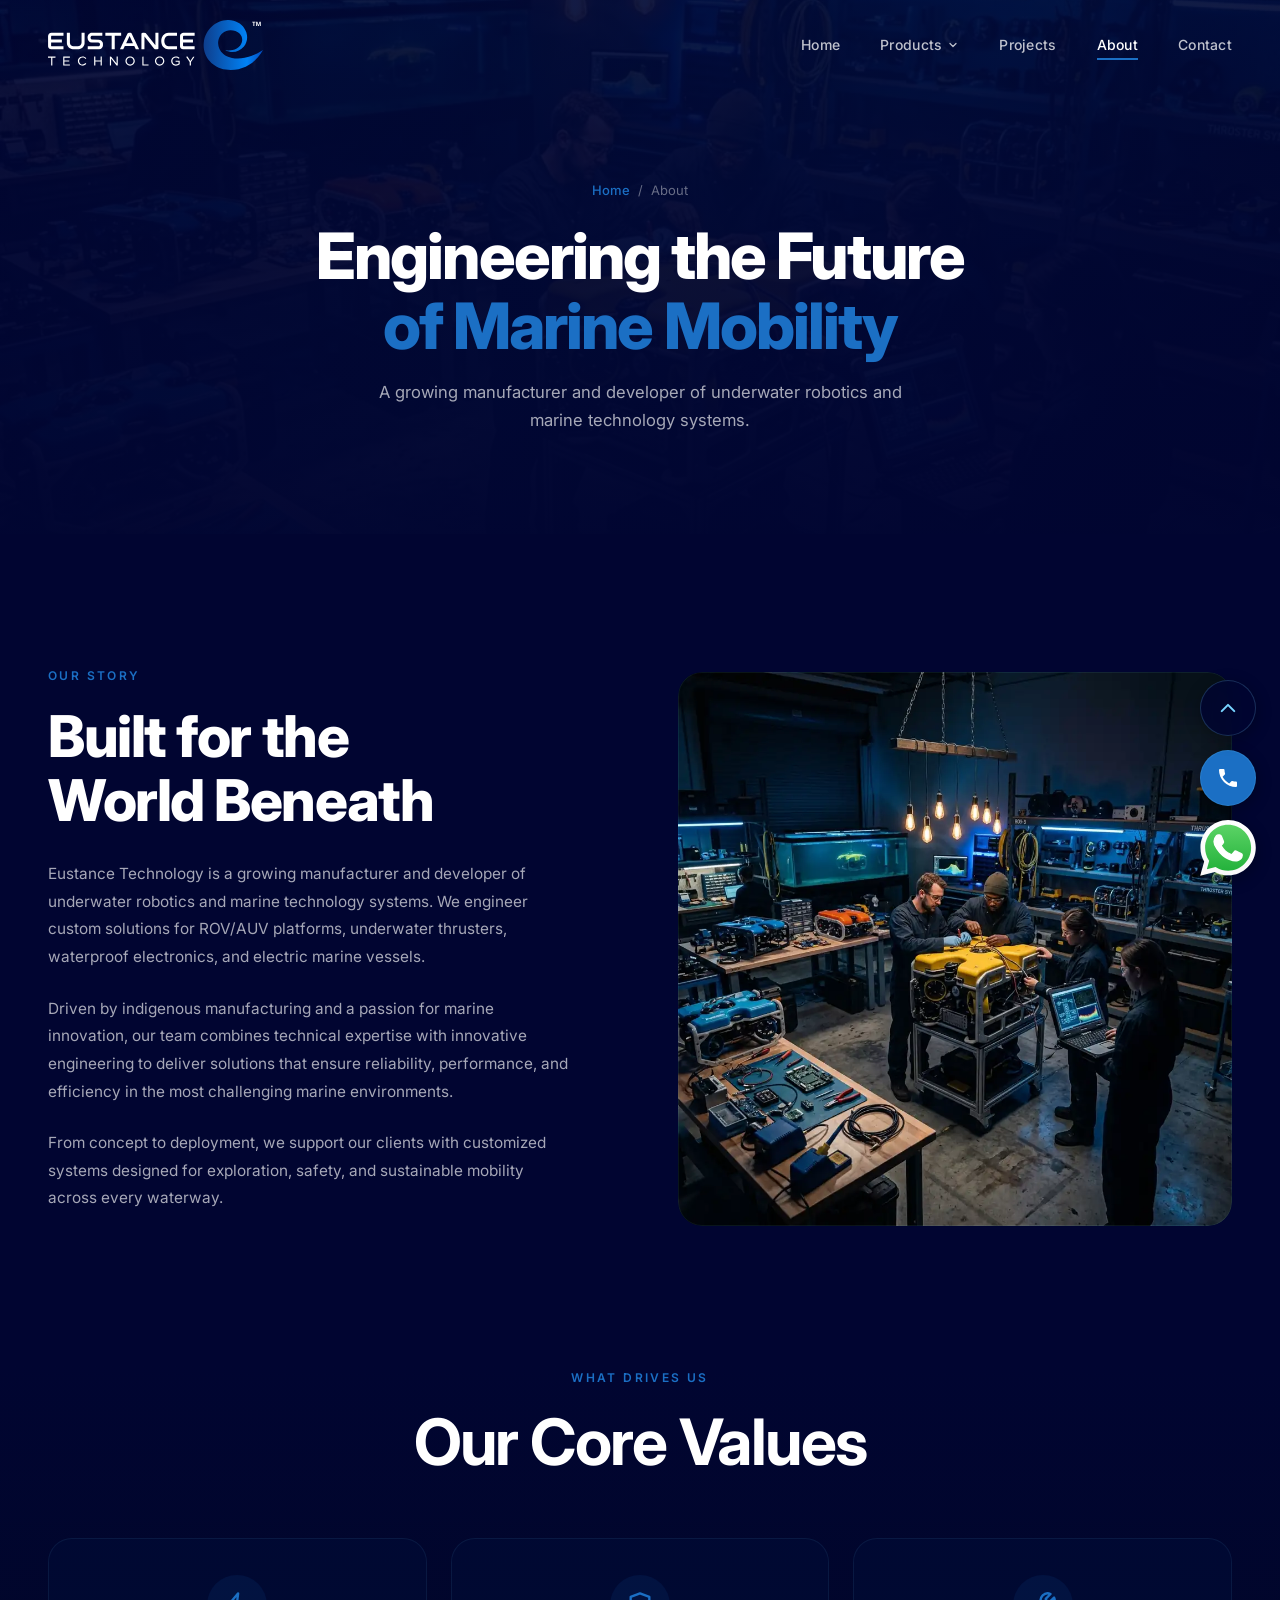
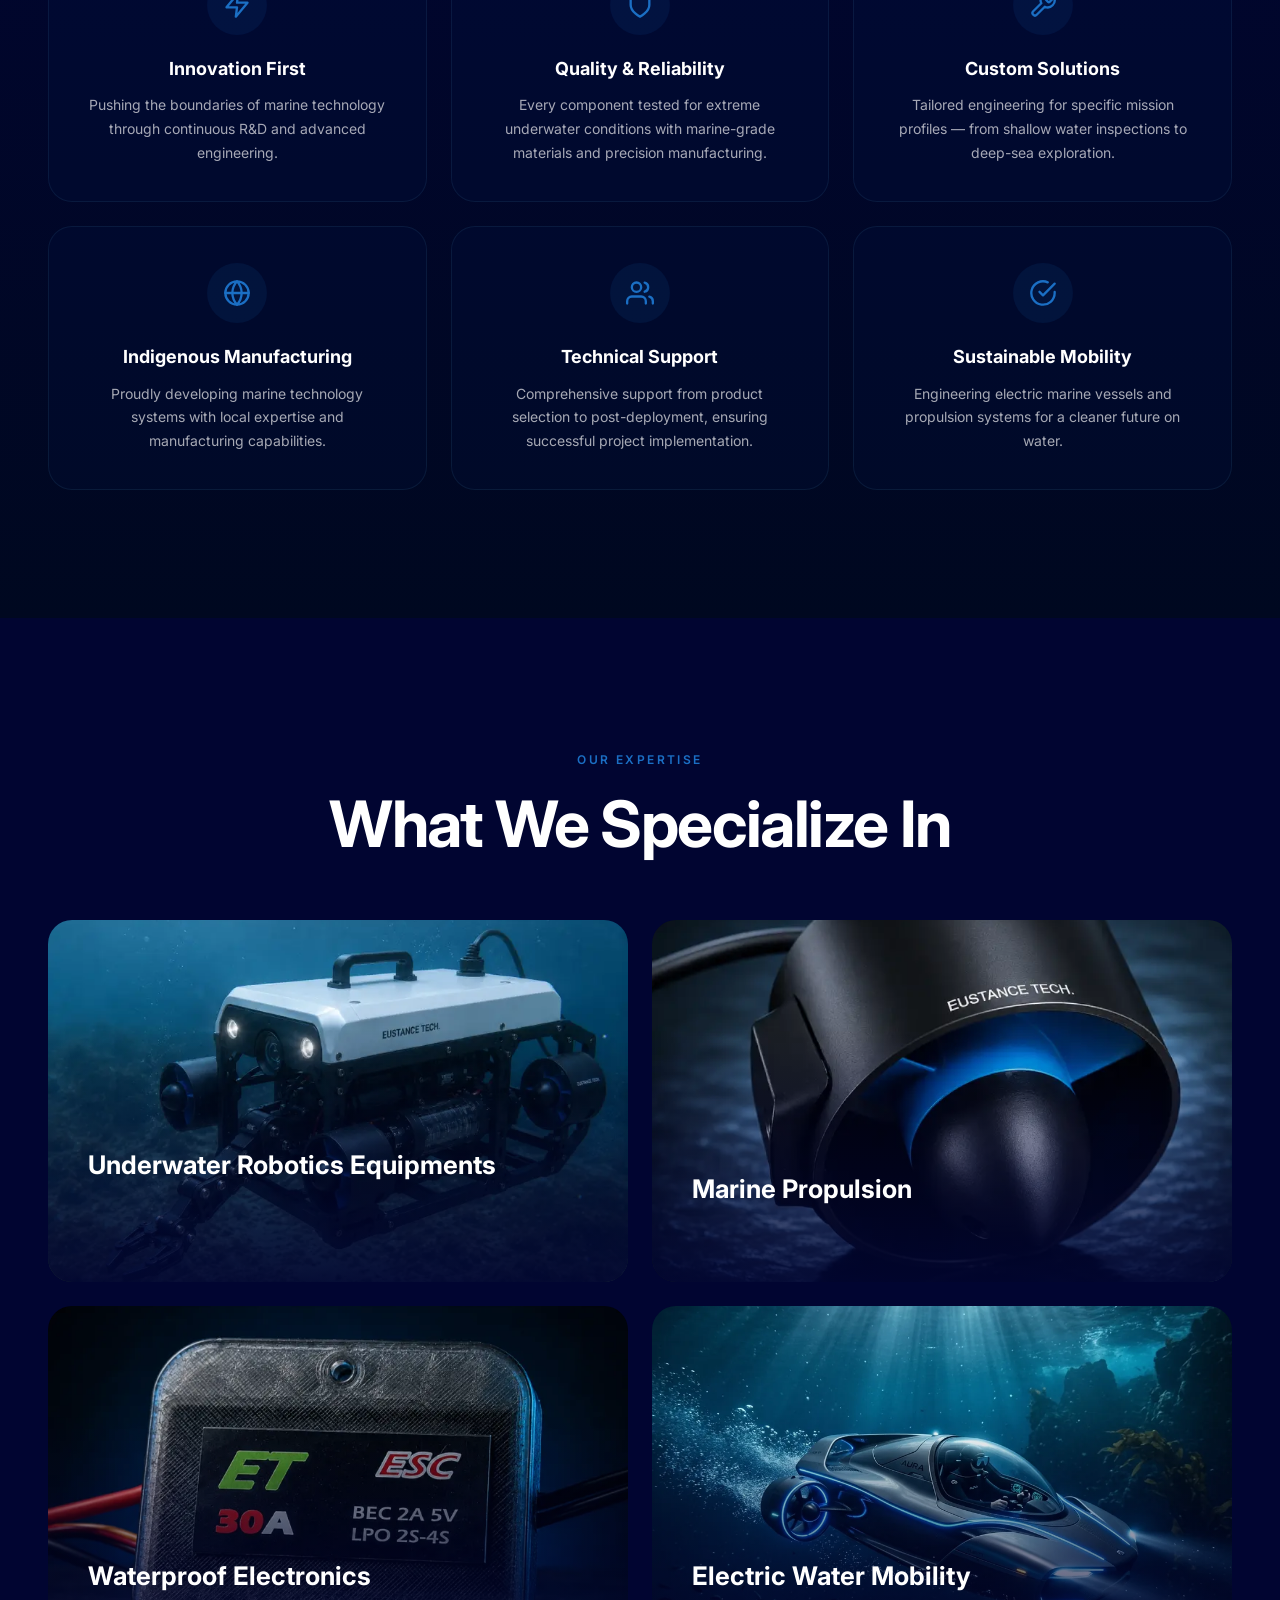
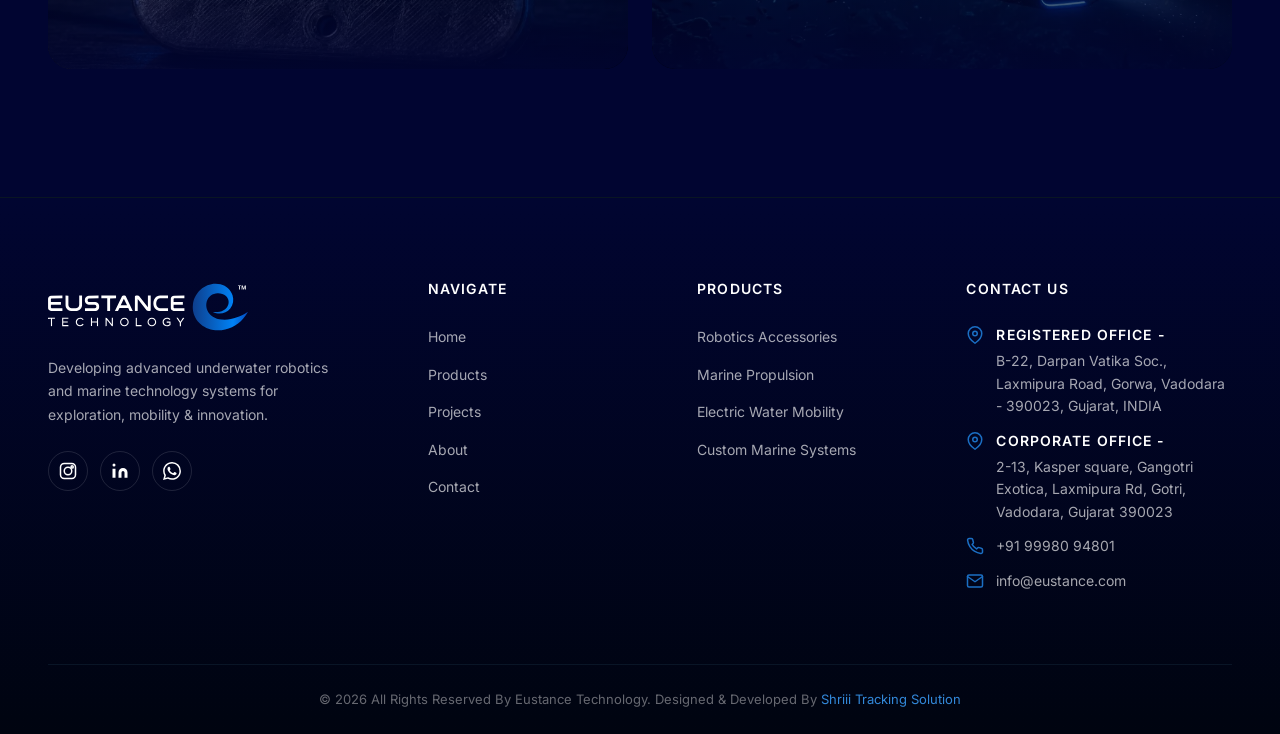
==== commit 294e6479: "Test" ====
--- a/about.html
+++ b/about.html
@@ -3,392 +3,444 @@
 <html lang="en">
 
 <head>
-    <meta charset="utf-8" />
-    <meta content="width=device-width, initial-scale=1.0" name="viewport" />
-    <title>About — Eustance Technology</title>
-    <meta
-        content="Learn about Eustance Technology — a growing manufacturer and developer of underwater robotics and marine technology systems."
-        name="description" />
-    <meta content="index, follow" name="robots" />
-    <link href="images/Fevicon.png" rel="icon" type="image/png" />
-    <!-- Preload images -->
-    <link as="image" fetchpriority="high" href="images/EustanceLogoWhite.svg" rel="preload" type="image/svg+xml" />
-    <link as="image" fetchpriority="high" href="images/about_section.webp" rel="preload" type="image/png" />
-    <link href="https://fonts.googleapis.com" rel="preconnect">
-    <link crossorigin="" href="https://fonts.gstatic.com" rel="preconnect">
-    <link href="https://cdn.jsdelivr.net/npm/aos@2.3.4/dist/aos.css" rel="stylesheet" />
-    <link href="css/style.css" rel="stylesheet" />
-    <link href="css/responsive.css" rel="stylesheet" />
-    <link href="css/whatsapp-enquiry.css" rel="stylesheet" />
-    </link>
-    </link>
-    <link as="style"
-        href="https://fonts.googleapis.com/css2?family=Inter:wght@300;400;500;600;700;800;900&amp;display=swap"
-        rel="preload" />
-    <link href="https://fonts.googleapis.com/css2?family=Inter:wght@300;400;500;600;700;800;900&amp;display=swap"
-        rel="stylesheet" />
-    <link href="https://eustance.com/about.html" rel="canonical" />
-    <meta content="summary_large_image" name="twitter:card" />
-    <meta content="About — Eustance Technology" name="twitter:title" />
-    <meta
-        content="Learn about Eustance Technology — a growing manufacturer and developer of underwater robotics and marine technology systems."
-        name="twitter:description" />
-    <meta content="https://eustance.com/images/hero_underwater_rov.webp" name="twitter:image" />
-    <meta content="https://eustance.com/about.html" property="og:url" />
-    <meta content="About — Eustance Technology" property="og:title" />
-    <meta
-        content="Learn about Eustance Technology — a growing manufacturer and developer of underwater robotics and marine technology systems."
-        property="og:description" />
-    <meta content="website" property="og:type" />
-    <meta content="https://eustance.com/images/hero_underwater_rov.webp" property="og:image" />
+  <meta charset="utf-8" />
+  <meta content="width=device-width, initial-scale=1.0" name="viewport" />
+  <title>About — Eustance Technology</title>
+  <meta
+    content="Learn about Eustance Technology — a growing manufacturer and developer of underwater robotics and marine technology systems."
+    name="description" />
+  <meta content="index, follow" name="robots" />
+  <link href="images/Fevicon.png" rel="icon" type="image/png" />
+  <!-- Preload images -->
+  <link as="image" fetchpriority="high" href="images/EustanceLogoWhite.svg" rel="preload" type="image/svg+xml" />
+  <link as="image" fetchpriority="high" href="images/about_section.webp" rel="preload" type="image/png" />
+  <link href="https://fonts.googleapis.com" rel="preconnect" />
+  <link crossorigin="" href="https://fonts.gstatic.com" rel="preconnect" />
+  <link href="https://cdn.jsdelivr.net/npm/aos@2.3.4/dist/aos.css" rel="stylesheet" />
+  <link href="css/style.css" rel="stylesheet" />
+  <link href="css/responsive.css" rel="stylesheet">
+  <link href="css/whatsapp-enquiry.css" rel="stylesheet">
+  </link>
+  </link>
+  <link as="style"
+    href="https://fonts.googleapis.com/css2?family=Inter:wght@300;400;500;600;700;800;900&amp;display=swap"
+    rel="preload" />
+  <link href="https://fonts.googleapis.com/css2?family=Inter:wght@300;400;500;600;700;800;900&amp;display=swap"
+    rel="stylesheet" />
+  <link href="https://eustance.com/about.html" rel="canonical" />
+  <meta content="summary_large_image" name="twitter:card" />
+  <meta content="About — Eustance Technology" name="twitter:title" />
+  <meta
+    content="Learn about Eustance Technology — a growing manufacturer and developer of underwater robotics and marine technology systems."
+    name="twitter:description" />
+  <meta content="https://eustance.com/images/hero_underwater_rov.webp" name="twitter:image" />
+  <meta content="https://eustance.com/about.html" property="og:url" />
+  <meta content="About — Eustance Technology" property="og:title" />
+  <meta
+    content="Learn about Eustance Technology — a growing manufacturer and developer of underwater robotics and marine technology systems."
+    property="og:description" />
+  <meta content="website" property="og:type" />
+  <meta content="https://eustance.com/images/hero_underwater_rov.webp" property="og:image" />
+  <style id="preloader-css">
+    /* Preloader Critical CSS */
+    #preloader {
+      position: fixed;
+      top: 0;
+      left: 0;
+      width: 100%;
+      height: 100%;
+      background-color: #010531;
+      z-index: 999999;
+      display: flex;
+      align-items: center;
+      justify-content: center;
+      transition: opacity 0.4s ease, visibility 0.4s;
+      opacity: 1;
+      visibility: visible;
+    }
+
+    #preloader.loaded {
+      opacity: 0;
+      visibility: hidden;
+    }
+
+    body.preloader-active {
+      overflow: hidden !important;
+    }
+
+    .loader {
+      width: 50px;
+      height: 50px;
+      border: 5px solid rgba(27, 111, 196, 0.2);
+      border-top-color: #1b6fc4;
+      border-radius: 50%;
+      animation: spin 1s linear infinite;
+    }
+
+    @keyframes spin {
+      0% {
+        transform: rotate(0deg);
+      }
+
+      100% {
+        transform: rotate(360deg);
+      }
+    }
+  </style>
 </head>
 
 <body>
-    <!-- NAVBAR -->
-    <nav class="navbar scrolled" id="navbar">
-        <div class="container">
-            <a class="navbar-logo" href="index.html"><img alt="Eustance Technology" height="50"
-                    src="images/EustanceLogoWhite.svg" width="200" /></a>
-            <div class="navbar-menu" id="navMenu">
-                <a href="index.html">Home</a>
-                <div class="nav-item">
-                    <a href="#">Products <svg class="chevron" fill="none" stroke="currentColor" stroke-linecap="round"
-                            stroke-linejoin="round" stroke-width="2.5" viewbox="0 0 24 24">
-                            <polyline points="6 9 12 15 18 9"></polyline>
-                        </svg></a>
-                    <div class="nav-dropdown">
-                        <a href="products-underwater-robotics-accessories.html">
-                            <svg class="drop-icon" height="24" style="enable-background:new 0 0 512 512" version="1.1"
-                            viewbox="0 0 465.502 465.502" width="24" x="0" xml:space="preserve"
-                            xmlns="http://www.w3.org/2000/svg" xmlns:xlink="http://www.w3.org/1999/xlink" y="0">
-                            <g>
-                                <path class=""
-                                    d="M353.502 184.751h-96c-19.306 0-37.509 4.958-53.408 13.652v-.098l-90.958 49.346-8.34-25.019a32 32 0 0 0-30.358-21.881h-48.93c-5.46 0-9.317 5.35-7.589 10.53l23.156 69.47h88.426v16H16c-8.8 0-16 7.2-16 16s7.2 16 16 16h19.742l-17.823 53.47c-1.727 5.181 2.129 10.53 7.589 10.53h48.93a32 32 0 0 0 30.358-21.881l8.34-25.019 90.958 49.346v-.098c15.899 8.695 34.102 13.652 53.408 13.652h96c61.6 0 112-50.4 112-112 0-61.601-50.4-112-112-112zm-132 136c-13.255 0-24-10.745-24-24s10.745-24 24-24 24 10.745 24 24-10.745 24-24 24zm84 0c-13.255 0-24-10.745-24-24s10.745-24 24-24 24 10.745 24 24-10.745 24-24 24zm84 0c-13.255 0-24-10.745-24-24s10.745-24 24-24 24 10.745 24 24-10.745 24-24 24zM369.446 56.751c-8.806 0-15.944 7.138-15.944 15.943l-16 .057c-26.469 0-48 21.531-48 48v16h-32v32h96v-32h-32v-16c0-8.82 7.172-16 16-16h16c0 8.82 7.15 16 15.97 16h16.03v-64h-16.056z"
-                                    data-original="#000000" fill="currentColor" opacity="1"></path>
-                            </g>
-                            </svg>
-                            Underwater Robotics Accessories
-                        </a>
-                        <a href="products-marine-propulsion.html"><svg class="drop-icon" height="24"
-                            style="enable-background:new 0 0 512 512" version="1.1" viewbox="0 0 511.999 511.999"
-                            width="24" x="0" xml:space="preserve" xmlns="http://www.w3.org/2000/svg"
-                            xmlns:xlink="http://www.w3.org/1999/xlink" y="0">
-                            <g>
-                                <circle class="" cx="273.975" cy="271.104" data-original="#000000" fill="currentColor"
-                                    opacity="1" r="76.728"></circle>
-                                <path class=""
-                                    d="M208.953 52.316c-35.42 55.239-24.036 104.905-7.512 136.005 19.387-17.006 44.773-27.333 72.528-27.333 25.922 0 49.774 9.008 68.607 24.051 32.464-29.121 80.316-27.977 98.037-76.217 25.172-68.521-157.056-172.854-231.66-56.506zM495.957 324.196c-30.111-58.26-78.776-73.25-113.966-74.506a110.261 110.261 0 0 1 2.097 21.416c0 46.524-29.001 86.4-69.875 102.504 8.954 42.655-15.925 83.507 16.977 122.957 46.757 56.059 228.226-49.588 164.767-172.371zM163.852 271.107c0-5.572.42-11.048 1.222-16.401-41.415-13.574-64.354-55.544-114.969-46.775C-21.822 220.394-21.063 430.375 117 436.808c65.509 3.053 102.824-31.595 121.505-61.443-43.372-14.794-74.653-55.941-74.653-104.258z"
-                                    data-original="#000000" fill="currentColor" opacity="1"></path>
-                            </g>
-                            </svg>Marine Propulsion
-                        </a>
-                        <a href="products-electric-water-mobility.html"><svg class="drop-icon" height="24"
-                            style="enable-background:new 0 0 512 512" version="1.1" viewbox="0 0 64 64" width="24"
-                            x="0" xml:space="preserve" xmlns="http://www.w3.org/2000/svg"
-                            xmlns:xlink="http://www.w3.org/1999/xlink" y="0">
-                            <g>
-                                <path
-                                    d="M22 46a1 1 0 0 0 2 0v-1h-2zM12 35c0-2.317 2.523-4 6-4h2v-4h-5a13.787 13.787 0 0 0-7.295 2.465C5.35 31.068 4 33.085 4 35c0 4.416 6.656 8 11 8h5v-4h-2c-3.477 0-6-1.683-6-4zm-2 1H6v-2h4z"
-                                    data-original="#000000" fill="currentColor" opacity="1"></path>
-                                <path d="M14 35c0 .983 1.5 2 4 2h4a2 2 0 0 0 0-4h-4c-2.5 0-4 1.017-4 2z"
-                                    data-original="#000000" fill="currentColor" opacity="1"></path>
-                                <path
-                                    d="M22 31a4 4 0 0 1 0 8v4h14V27H22zm6-2h6v2h-6zM33 19h-1.829A3.016 3.016 0 0 0 33 20.829zM43.707 26.707A1 1 0 0 1 43 27h-5v2h7v2h-7v3h12v2H38v3h7v2h-7v2h5a1 1 0 0 1 .707.293l5 5A8.625 8.625 0 0 0 54 50.942V19.058a8.625 8.625 0 0 0-5.293 2.649zM56 19h4v32h-4zM34 13H23a7.008 7.008 0 0 0-7 7v5h4v-5a3 3 0 0 1 3-3h11a2 2 0 0 0 0-4z"
-                                    data-original="#000000" fill="currentColor" opacity="1"></path>
-                            </g>
-                            </svg>Electric Water Mobility
-                        </a>
-                        <div class="drop-divider"></div>
-                        <a href="products-custom-marine-systems.html"><svg class="drop-icon" fill="none"
-                                stroke="currentColor" stroke-linecap="round" stroke-linejoin="round" stroke-width="2"
-                                viewbox="0 0 24 24">
-                                <path
-                                    d="M14.7 6.3a1 1 0 0 0 0 1.4l1.6 1.6a1 1 0 0 0 1.4 0l3.77-3.77a6 6 0 0 1-7.94 7.94l-6.91 6.91a2.12 2.12 0 0 1-3-3l6.91-6.91a6 6 0 0 1 7.94-7.94l-3.76 3.76z">
-                                </path>
-                            </svg>Custom Marine Systems</a>
-                    </div>
-                </div>
-                <a href="projects.html">Projects</a>
-                <a class="active" href="about.html">About</a>
-                <a href="contact.html">Contact</a>
+  <div aria-hidden="true" id="preloader">
+    <div class="loader"></div>
+  </div>
+  <script id="preloader-js">(function () {
+      document.body.classList.add('preloader-active');
+      function hidePreloader() {
+        var preloader = document.getElementById('preloader');
+        if (preloader) {
+          preloader.classList.add('loaded');
+          setTimeout(function () {
+            preloader.style.display = 'none';
+            document.body.classList.remove('preloader-active');
+          }, 400);
+        }
+      }
+      if (document.readyState === 'complete') {
+        hidePreloader();
+      } else {
+        window.addEventListener('load', hidePreloader);
+      }
+    })();</script>
+  <!-- NAVBAR -->
+  <nav class="navbar scrolled" id="navbar">
+    <div class="container">
+      <a class="navbar-logo" href="index.html"><img alt="Eustance Technology" height="50"
+          src="images/EustanceLogoWhite.svg" width="200" /></a>
+      <div class="navbar-menu" id="navMenu">
+        <a href="index.html">Home</a>
+        <div class="nav-item">
+          <a href="#">Products <svg class="chevron" fill="none" stroke="currentColor" stroke-linecap="round"
+              stroke-linejoin="round" stroke-width="2.5" viewbox="0 0 24 24">
+              <polyline points="6 9 12 15 18 9"></polyline>
+            </svg></a>
+          <div class="nav-dropdown">
+            <a href="products-underwater-robotics-accessories.html">
+              <svg class="drop-icon" height="24" style="enable-background:new 0 0 512 512" version="1.1"
+                viewbox="0 0 465.502 465.502" width="24" x="0" xml:space="preserve" xmlns="http://www.w3.org/2000/svg"
+                xmlns:xlink="http://www.w3.org/1999/xlink" y="0">
+                <g>
+                  <path class=""
+                    d="M353.502 184.751h-96c-19.306 0-37.509 4.958-53.408 13.652v-.098l-90.958 49.346-8.34-25.019a32 32 0 0 0-30.358-21.881h-48.93c-5.46 0-9.317 5.35-7.589 10.53l23.156 69.47h88.426v16H16c-8.8 0-16 7.2-16 16s7.2 16 16 16h19.742l-17.823 53.47c-1.727 5.181 2.129 10.53 7.589 10.53h48.93a32 32 0 0 0 30.358-21.881l8.34-25.019 90.958 49.346v-.098c15.899 8.695 34.102 13.652 53.408 13.652h96c61.6 0 112-50.4 112-112 0-61.601-50.4-112-112-112zm-132 136c-13.255 0-24-10.745-24-24s10.745-24 24-24 24 10.745 24 24-10.745 24-24 24zm84 0c-13.255 0-24-10.745-24-24s10.745-24 24-24 24 10.745 24 24-10.745 24-24 24zm84 0c-13.255 0-24-10.745-24-24s10.745-24 24-24 24 10.745 24 24-10.745 24-24 24zM369.446 56.751c-8.806 0-15.944 7.138-15.944 15.943l-16 .057c-26.469 0-48 21.531-48 48v16h-32v32h96v-32h-32v-16c0-8.82 7.172-16 16-16h16c0 8.82 7.15 16 15.97 16h16.03v-64h-16.056z"
+                    data-original="#000000" fill="currentColor" opacity="1"></path>
+                </g>
+              </svg>
+              Underwater Robotics Accessories
+            </a>
+            <a href="products-marine-propulsion.html"><svg class="drop-icon" height="24"
+                style="enable-background:new 0 0 512 512" version="1.1" viewbox="0 0 511.999 511.999" width="24" x="0"
+                xml:space="preserve" xmlns="http://www.w3.org/2000/svg" xmlns:xlink="http://www.w3.org/1999/xlink"
+                y="0">
+                <g>
+                  <circle class="" cx="273.975" cy="271.104" data-original="#000000" fill="currentColor" opacity="1"
+                    r="76.728"></circle>
+                  <path class=""
+                    d="M208.953 52.316c-35.42 55.239-24.036 104.905-7.512 136.005 19.387-17.006 44.773-27.333 72.528-27.333 25.922 0 49.774 9.008 68.607 24.051 32.464-29.121 80.316-27.977 98.037-76.217 25.172-68.521-157.056-172.854-231.66-56.506zM495.957 324.196c-30.111-58.26-78.776-73.25-113.966-74.506a110.261 110.261 0 0 1 2.097 21.416c0 46.524-29.001 86.4-69.875 102.504 8.954 42.655-15.925 83.507 16.977 122.957 46.757 56.059 228.226-49.588 164.767-172.371zM163.852 271.107c0-5.572.42-11.048 1.222-16.401-41.415-13.574-64.354-55.544-114.969-46.775C-21.822 220.394-21.063 430.375 117 436.808c65.509 3.053 102.824-31.595 121.505-61.443-43.372-14.794-74.653-55.941-74.653-104.258z"
+                    data-original="#000000" fill="currentColor" opacity="1"></path>
+                </g>
+              </svg>Marine Propulsion
+            </a>
+            <a href="products-electric-water-mobility.html"><svg class="drop-icon" height="24"
+                style="enable-background:new 0 0 512 512" version="1.1" viewbox="0 0 64 64" width="24" x="0"
+                xml:space="preserve" xmlns="http://www.w3.org/2000/svg" xmlns:xlink="http://www.w3.org/1999/xlink"
+                y="0">
+                <g>
+                  <path
+                    d="M22 46a1 1 0 0 0 2 0v-1h-2zM12 35c0-2.317 2.523-4 6-4h2v-4h-5a13.787 13.787 0 0 0-7.295 2.465C5.35 31.068 4 33.085 4 35c0 4.416 6.656 8 11 8h5v-4h-2c-3.477 0-6-1.683-6-4zm-2 1H6v-2h4z"
+                    data-original="#000000" fill="currentColor" opacity="1"></path>
+                  <path d="M14 35c0 .983 1.5 2 4 2h4a2 2 0 0 0 0-4h-4c-2.5 0-4 1.017-4 2z" data-original="#000000"
+                    fill="currentColor" opacity="1"></path>
+                  <path
+                    d="M22 31a4 4 0 0 1 0 8v4h14V27H22zm6-2h6v2h-6zM33 19h-1.829A3.016 3.016 0 0 0 33 20.829zM43.707 26.707A1 1 0 0 1 43 27h-5v2h7v2h-7v3h12v2H38v3h7v2h-7v2h5a1 1 0 0 1 .707.293l5 5A8.625 8.625 0 0 0 54 50.942V19.058a8.625 8.625 0 0 0-5.293 2.649zM56 19h4v32h-4zM34 13H23a7.008 7.008 0 0 0-7 7v5h4v-5a3 3 0 0 1 3-3h11a2 2 0 0 0 0-4z"
+                    data-original="#000000" fill="currentColor" opacity="1"></path>
+                </g>
+              </svg>Electric Water Mobility
+            </a>
+            <div class="drop-divider"></div>
+            <a href="products-custom-marine-systems.html"><svg class="drop-icon" fill="none" stroke="currentColor"
+                stroke-linecap="round" stroke-linejoin="round" stroke-width="2" viewbox="0 0 24 24">
+                <path
+                  d="M14.7 6.3a1 1 0 0 0 0 1.4l1.6 1.6a1 1 0 0 0 1.4 0l3.77-3.77a6 6 0 0 1-7.94 7.94l-6.91 6.91a2.12 2.12 0 0 1-3-3l6.91-6.91a6 6 0 0 1 7.94-7.94l-3.76 3.76z">
+                </path>
+              </svg>Custom Marine Systems</a>
+          </div>
+        </div>
+        <a href="projects.html">Projects</a>
+        <a class="active" href="about.html">About</a>
+        <a href="contact.html">Contact</a>
+      </div>
+      <button aria-label="Toggle navigation" class="navbar-toggle"
+        id="navToggle"><span></span><span></span><span></span></button>
+    </div>
+  </nav>
+  <main><!-- PAGE BANNER -->
+    <section class="page-banner">
+      <div class="page-banner-bg"><img alt="About" height="600" src="images/about_section.webp" width="800" />
+      </div>
+      <div class="page-banner-overlay"></div>
+      <div class="container" data-aos="fade-up">
+        <div class="breadcrumb"><a href="index.html">Home</a><span class="separator">/</span><span>About</span>
+        </div>
+        <h1>Engineering the Future<br /><span class="accent-text">of Marine Mobility</span></h1>
+        <p>A growing manufacturer and developer of underwater robotics and marine technology systems.</p>
+      </div>
+    </section><!-- ABOUT CONTENT -->
+    <section class="section section-dark">
+      <div class="container">
+        <div class="about-grid">
+          <div class="about-content" data-aos="fade-right">
+            <span class="section-label">Our Story</span>
+            <h2>Built for the<br />World Beneath</h2>
+            <p>Eustance Technology is a growing manufacturer and developer of underwater robotics and marine
+              technology
+              systems. We engineer custom solutions for ROV/AUV platforms, underwater thrusters,
+              waterproof electronics,
+              and electric marine vessels.</p>
+            <p>Driven by indigenous manufacturing and a passion for marine innovation, our team combines
+              technical
+              expertise with innovative engineering to deliver solutions that ensure reliability,
+              performance, and
+              efficiency in the most challenging marine environments.</p>
+            <p>From concept to deployment, we support our clients with customized systems designed for
+              exploration,
+              safety, and sustainable mobility across every waterway.</p>
+          </div>
+          <div class="about-visual" data-aos="fade-left">
+            <img alt="Eustance Technology Lab" height="600" loading="lazy" src="images/about_section.webp"
+              width="800" />
+          </div>
+        </div>
+      </div>
+    </section><!-- VALUES -->
+    <section class="section section-darker pt-0">
+      <div class="container">
+        <div class="text-center" data-aos="fade-up">
+          <span class="section-label">What Drives Us</span>
+          <h2 class="heading-lg">Our Core Values</h2>
+        </div>
+        <div class="about-values-grid">
+          <div class="about-value-card" data-aos="fade-up" data-aos-delay="100">
+            <div class="value-icon"><svg fill="none" stroke="currentColor" stroke-linecap="round"
+                stroke-linejoin="round" stroke-width="2" viewbox="0 0 24 24">
+                <polygon points="13 2 3 14 12 14 11 22 21 10 12 10 13 2"></polygon>
+              </svg></div>
+            <h3>Innovation First</h3>
+            <p>Pushing the boundaries of marine technology through continuous R&amp;D and advanced
+              engineering.</p>
+          </div>
+          <div class="about-value-card" data-aos="fade-up" data-aos-delay="200">
+            <div class="value-icon"><svg fill="none" stroke="currentColor" stroke-linecap="round"
+                stroke-linejoin="round" stroke-width="2" viewbox="0 0 24 24">
+                <path d="M12 22s8-4 8-10V5l-8-3-8 3v7c0 6 8 10 8 10z"></path>
+              </svg></div>
+            <h3>Quality &amp; Reliability</h3>
+            <p>Every component tested for extreme underwater conditions with marine-grade materials and
+              precision
+              manufacturing.</p>
+          </div>
+          <div class="about-value-card" data-aos="fade-up" data-aos-delay="300">
+            <div class="value-icon"><svg fill="none" stroke="currentColor" stroke-linecap="round"
+                stroke-linejoin="round" stroke-width="2" viewbox="0 0 24 24">
+                <path
+                  d="M14.7 6.3a1 1 0 0 0 0 1.4l1.6 1.6a1 1 0 0 0 1.4 0l3.77-3.77a6 6 0 0 1-7.94 7.94l-6.91 6.91a2.12 2.12 0 0 1-3-3l6.91-6.91a6 6 0 0 1 7.94-7.94l-3.76 3.76z">
+                </path>
+              </svg></div>
+            <h3>Custom Solutions</h3>
+            <p>Tailored engineering for specific mission profiles — from shallow water inspections to
+              deep-sea
+              exploration.</p>
+          </div>
+          <div class="about-value-card" data-aos="fade-up" data-aos-delay="400">
+            <div class="value-icon"><svg fill="none" stroke="currentColor" stroke-linecap="round"
+                stroke-linejoin="round" stroke-width="2" viewbox="0 0 24 24">
+                <circle cx="12" cy="12" r="10"></circle>
+                <line x1="2" x2="22" y1="12" y2="12"></line>
+                <path d="M12 2a15.3 15.3 0 0 1 4 10 15.3 15.3 0 0 1-4 10 15.3 15.3 0 0 1-4-10 15.3 15.3 0 0 1 4-10z">
+                </path>
+              </svg></div>
+            <h3>Indigenous Manufacturing</h3>
+            <p>Proudly developing marine technology systems with local expertise and manufacturing
+              capabilities.</p>
+          </div>
+          <div class="about-value-card" data-aos="fade-up" data-aos-delay="500">
+            <div class="value-icon"><svg fill="none" stroke="currentColor" stroke-linecap="round"
+                stroke-linejoin="round" stroke-width="2" viewbox="0 0 24 24">
+                <path d="M17 21v-2a4 4 0 0 0-4-4H5a4 4 0 0 0-4 4v2"></path>
+                <circle cx="9" cy="7" r="4"></circle>
+                <path d="M23 21v-2a4 4 0 0 0-3-3.87"></path>
+                <path d="M16 3.13a4 4 0 0 1 0 7.75"></path>
+              </svg></div>
+            <h3>Technical Support</h3>
+            <p>Comprehensive support from product selection to post-deployment, ensuring successful project
+              implementation.</p>
+          </div>
+          <div class="about-value-card" data-aos="fade-up" data-aos-delay="600">
+            <div class="value-icon"><svg fill="none" stroke="currentColor" stroke-linecap="round"
+                stroke-linejoin="round" stroke-width="2" viewbox="0 0 24 24">
+                <path d="M22 11.08V12a10 10 0 1 1-5.93-9.14"></path>
+                <polyline points="22 4 12 14.01 9 11.01"></polyline>
+              </svg></div>
+            <h3>Sustainable Mobility</h3>
+            <p>Engineering electric marine vessels and propulsion systems for a cleaner future on water.</p>
+          </div>
+        </div>
+      </div>
+    </section><!-- EXPERTISE -->
+    <section class="section section-dark">
+      <div class="container">
+        <div class="text-center" data-aos="fade-up">
+          <span class="section-label">Our Expertise</span>
+          <h2 class="heading-lg">What We Specialize In</h2>
+        </div>
+        <div class="build-grid" style="margin-top:60px;">
+          <div class="build-card" data-aos="fade-up" data-aos-delay="100">
+            <div class="build-card-img"><img alt="ROV/AUV Systems" height="500" loading="lazy"
+                src="images/UnderwaterRobotics.webp" width="800" /></div>
+            <div class="build-card-overlay"></div>
+            <div class="build-card-content">
+              <h3>Underwater Robotics Equipments</h3>
+              <p>Complete underwater robotics platforms for inspection and exploration.</p>
             </div>
-            <button aria-label="Toggle navigation" class="navbar-toggle"
-                id="navToggle"><span></span><span></span><span></span></button>
-        </div>
-    </nav>
-    <main><!-- PAGE BANNER -->
-        <section class="page-banner">
-            <div class="page-banner-bg"><img alt="About" height="600" src="images/about_section.webp" width="800" />
+            <div class="build-card-glow"></div>
+            <a class="absAnchor" href="products-underwater-robotics-accessories.html"></a>
+          </div>
+          <div class="build-card" data-aos="fade-up" data-aos-delay="200">
+            <div class="build-card-img"><img alt="Marine Propulsion" height="500" loading="lazy"
+                src="images/underwaterPropultion.webp" width="800" /></div>
+            <div class="build-card-overlay"></div>
+            <div class="build-card-content">
+              <h3>Marine Propulsion</h3>
+              <p>Underwater thrusters and ESC systems for every application.</p>
             </div>
-            <div class="page-banner-overlay"></div>
-            <div class="container" data-aos="fade-up">
-                <div class="breadcrumb"><a href="index.html">Home</a><span class="separator">/</span><span>About</span>
-                </div>
-                <h1>Engineering the Future<br /><span class="accent-text">of Marine Mobility</span></h1>
-                <p>A growing manufacturer and developer of underwater robotics and marine technology systems.</p>
+            <div class="build-card-glow"></div>
+            <a class="absAnchor" href="products-marine-propulsion.html"></a>
+          </div>
+          <div class="build-card" data-aos="fade-up" data-aos-delay="300">
+            <div class="build-card-img"><img alt="Waterproof Electronics" height="500" loading="lazy"
+                src="images/WaterproofElectronics.webp" width="800" /></div>
+            <div class="build-card-overlay"></div>
+            <div class="build-card-content">
+              <h3>Waterproof Electronics</h3>
+              <p>Cameras, enclosures, penetrators and sealed systems.</p>
             </div>
-        </section><!-- ABOUT CONTENT -->
-        <section class="section section-dark">
-            <div class="container">
-                <div class="about-grid">
-                    <div class="about-content" data-aos="fade-right">
-                        <span class="section-label">Our Story</span>
-                        <h2>Built for the<br />World Beneath</h2>
-                        <p>Eustance Technology is a growing manufacturer and developer of underwater robotics and marine
-                            technology
-                            systems. We engineer custom solutions for ROV/AUV platforms, underwater thrusters,
-                            waterproof electronics,
-                            and electric marine vessels.</p>
-                        <p>Driven by indigenous manufacturing and a passion for marine innovation, our team combines
-                            technical
-                            expertise with innovative engineering to deliver solutions that ensure reliability,
-                            performance, and
-                            efficiency in the most challenging marine environments.</p>
-                        <p>From concept to deployment, we support our clients with customized systems designed for
-                            exploration,
-                            safety, and sustainable mobility across every waterway.</p>
-                    </div>
-                    <div class="about-visual" data-aos="fade-left">
-                        <img alt="Eustance Technology Lab" height="600" loading="lazy" src="images/about_section.webp"
-                            width="800" />
-                    </div>
-                </div>
+            <div class="build-card-glow"></div>
+            <a class="absAnchor" href="products-underwater-robotics-accessories.html"></a>
+          </div>
+          <div class="build-card" data-aos="fade-up" data-aos-delay="400">
+            <div class="build-card-img"><img alt="Electric Water Mobility" height="500" loading="lazy"
+                src="images/category_mobility.webp" width="800" /></div>
+            <div class="build-card-overlay"></div>
+            <div class="build-card-content">
+              <h3>Electric Water Mobility</h3>
+              <p>Electric boats, scooters and marine transport innovations.</p>
             </div>
-        </section><!-- VALUES -->
-        <section class="section section-darker pt-0">
-            <div class="container">
-                <div class="text-center" data-aos="fade-up">
-                    <span class="section-label">What Drives Us</span>
-                    <h2 class="heading-lg">Our Core Values</h2>
-                </div>
-                <div class="about-values-grid">
-                    <div class="about-value-card" data-aos="fade-up" data-aos-delay="100">
-                        <div class="value-icon"><svg fill="none" stroke="currentColor" stroke-linecap="round"
-                                stroke-linejoin="round" stroke-width="2" viewbox="0 0 24 24">
-                                <polygon points="13 2 3 14 12 14 11 22 21 10 12 10 13 2"></polygon>
-                            </svg></div>
-                        <h3>Innovation First</h3>
-                        <p>Pushing the boundaries of marine technology through continuous R&amp;D and advanced
-                            engineering.</p>
-                    </div>
-                    <div class="about-value-card" data-aos="fade-up" data-aos-delay="200">
-                        <div class="value-icon"><svg fill="none" stroke="currentColor" stroke-linecap="round"
-                                stroke-linejoin="round" stroke-width="2" viewbox="0 0 24 24">
-                                <path d="M12 22s8-4 8-10V5l-8-3-8 3v7c0 6 8 10 8 10z"></path>
-                            </svg></div>
-                        <h3>Quality &amp; Reliability</h3>
-                        <p>Every component tested for extreme underwater conditions with marine-grade materials and
-                            precision
-                            manufacturing.</p>
-                    </div>
-                    <div class="about-value-card" data-aos="fade-up" data-aos-delay="300">
-                        <div class="value-icon"><svg fill="none" stroke="currentColor" stroke-linecap="round"
-                                stroke-linejoin="round" stroke-width="2" viewbox="0 0 24 24">
-                                <path
-                                    d="M14.7 6.3a1 1 0 0 0 0 1.4l1.6 1.6a1 1 0 0 0 1.4 0l3.77-3.77a6 6 0 0 1-7.94 7.94l-6.91 6.91a2.12 2.12 0 0 1-3-3l6.91-6.91a6 6 0 0 1 7.94-7.94l-3.76 3.76z">
-                                </path>
-                            </svg></div>
-                        <h3>Custom Solutions</h3>
-                        <p>Tailored engineering for specific mission profiles — from shallow water inspections to
-                            deep-sea
-                            exploration.</p>
-                    </div>
-                    <div class="about-value-card" data-aos="fade-up" data-aos-delay="400">
-                        <div class="value-icon"><svg fill="none" stroke="currentColor" stroke-linecap="round"
-                                stroke-linejoin="round" stroke-width="2" viewbox="0 0 24 24">
-                                <circle cx="12" cy="12" r="10"></circle>
-                                <line x1="2" x2="22" y1="12" y2="12"></line>
-                                <path
-                                    d="M12 2a15.3 15.3 0 0 1 4 10 15.3 15.3 0 0 1-4 10 15.3 15.3 0 0 1-4-10 15.3 15.3 0 0 1 4-10z">
-                                </path>
-                            </svg></div>
-                        <h3>Indigenous Manufacturing</h3>
-                        <p>Proudly developing marine technology systems with local expertise and manufacturing
-                            capabilities.</p>
-                    </div>
-                    <div class="about-value-card" data-aos="fade-up" data-aos-delay="500">
-                        <div class="value-icon"><svg fill="none" stroke="currentColor" stroke-linecap="round"
-                                stroke-linejoin="round" stroke-width="2" viewbox="0 0 24 24">
-                                <path d="M17 21v-2a4 4 0 0 0-4-4H5a4 4 0 0 0-4 4v2"></path>
-                                <circle cx="9" cy="7" r="4"></circle>
-                                <path d="M23 21v-2a4 4 0 0 0-3-3.87"></path>
-                                <path d="M16 3.13a4 4 0 0 1 0 7.75"></path>
-                            </svg></div>
-                        <h3>Technical Support</h3>
-                        <p>Comprehensive support from product selection to post-deployment, ensuring successful project
-                            implementation.</p>
-                    </div>
-                    <div class="about-value-card" data-aos="fade-up" data-aos-delay="600">
-                        <div class="value-icon"><svg fill="none" stroke="currentColor" stroke-linecap="round"
-                                stroke-linejoin="round" stroke-width="2" viewbox="0 0 24 24">
-                                <path d="M22 11.08V12a10 10 0 1 1-5.93-9.14"></path>
-                                <polyline points="22 4 12 14.01 9 11.01"></polyline>
-                            </svg></div>
-                        <h3>Sustainable Mobility</h3>
-                        <p>Engineering electric marine vessels and propulsion systems for a cleaner future on water.</p>
-                    </div>
-                </div>
-            </div>
-        </section><!-- EXPERTISE -->
-        <section class="section section-dark">
-            <div class="container">
-                <div class="text-center" data-aos="fade-up">
-                    <span class="section-label">Our Expertise</span>
-                    <h2 class="heading-lg">What We Specialize In</h2>
-                </div>
-                <div class="build-grid" style="margin-top:60px;">
-                    <div class="build-card" data-aos="fade-up" data-aos-delay="100">
-                        <div class="build-card-img"><img alt="ROV/AUV Systems" height="500" loading="lazy"
-                                src="images/UnderwaterRobotics.webp" width="800" /></div>
-                        <div class="build-card-overlay"></div>
-                        <div class="build-card-content">
-                            <h3>Underwater Robotics Equipments</h3>
-                            <p>Complete underwater robotics platforms for inspection and exploration.</p>
-                        </div>
-                        <div class="build-card-glow"></div>
-                        <a class="absAnchor" href="products-underwater-robotics-accessories.html"></a>
-                    </div>
-                    <div class="build-card" data-aos="fade-up" data-aos-delay="200">
-                        <div class="build-card-img"><img alt="Marine Propulsion" height="500" loading="lazy"
-                                src="images/underwaterPropultion.webp" width="800" /></div>
-                        <div class="build-card-overlay"></div>
-                        <div class="build-card-content">
-                            <h3>Marine Propulsion</h3>
-                            <p>Underwater thrusters and ESC systems for every application.</p>
-                        </div>
-                        <div class="build-card-glow"></div>
-                        <a class="absAnchor" href="products-marine-propulsion.html"></a>
-                    </div>
-                    <div class="build-card" data-aos="fade-up" data-aos-delay="300">
-                        <div class="build-card-img"><img alt="Waterproof Electronics" height="500" loading="lazy"
-                                src="images/WaterproofElectronics.webp" width="800" /></div>
-                        <div class="build-card-overlay"></div>
-                        <div class="build-card-content">
-                            <h3>Waterproof Electronics</h3>
-                            <p>Cameras, enclosures, penetrators and sealed systems.</p>
-                        </div>
-                        <div class="build-card-glow"></div>
-                        <a class="absAnchor" href="products-underwater-robotics-accessories.html"></a>
-                    </div>
-                    <div class="build-card" data-aos="fade-up" data-aos-delay="400">
-                        <div class="build-card-img"><img alt="Electric Water Mobility" height="500" loading="lazy"
-                                src="images/category_mobility.webp" width="800" /></div>
-                        <div class="build-card-overlay"></div>
-                        <div class="build-card-content">
-                            <h3>Electric Water Mobility</h3>
-                            <p>Electric boats, scooters and marine transport innovations.</p>
-                        </div>
-                        <div class="build-card-glow"></div>
-                        <a class="absAnchor" href="products-electric-water-mobility.html"></a>
-                    </div>
-                </div>
-            </div>
-        </section><!-- FOOTER (same as projects) -->
-    </main>
-
-
-
-
-
-
-
-
-
-    <footer class="footer" id="footer">
-        <div class="container">
-            <div class="footer-grid">
-                <div class="footer-brand"><img alt="Eustance Technology" height="50" loading="lazy"
-                        src="images/EustanceLogoWhite.svg" width="200" />
-                    <p>Developing advanced underwater robotics and marine technology systems for exploration, mobility
-                        &amp;
-                        innovation.</p>
-                    <div class="footer-social"><a aria-label="Facebook" href="https://www.facebook.com/" rel="noopener"
-                            target="_blank"><svg fill="currentColor" viewbox="0 0 24 24">
-                                <path d="M18 2h-3a5 5 0 0 0-5 5v3H7v4h3v8h4v-8h3l1-4h-4V7a1 1 0 0 1 1-1h3z"></path>
-                            </svg></a><a aria-label="Instagram" href="https://www.instagram.com/eustancetech/"
-                            rel="noopener" target="_blank"><svg fill="none" stroke="currentColor" stroke-linecap="round"
-                                stroke-linejoin="round" stroke-width="2" viewbox="0 0 24 24">
-                                <rect height="20" rx="5" width="20" x="2" y="2"></rect>
-                                <circle cx="12" cy="12" r="5"></circle>
-                                <circle cx="17.5" cy="6.5" r="1.5"></circle>
-                            </svg></a><a aria-label="LinkedIn"
-                            href="https://www.linkedin.com/company/eustance-technology/people/" rel="noopener"
-                            target="_blank"><svg fill="currentColor" viewbox="0 0 24 24">
-                                <path d="M16 8a6 6 0 0 1 6 6v7h-4v-7a2 2 0 0 0-4 0v7h-4v-7a6 6 0 0 1 6-6z"></path>
-                                <rect height="12" width="4" x="2" y="9"></rect>
-                                <circle cx="4" cy="4" r="2"></circle>
-                            </svg></a><a aria-label="WhatsApp" href="https://api.whatsapp.com/send?phone=919998094801"
-                            rel="noopener" target="_blank"><svg fill="currentColor" viewbox="0 0 24 24">
-                                <path
-                                    d="M17.472 14.382c-.297-.149-1.758-.867-2.03-.967-.273-.099-.471-.148-.67.15-.197.297-.767.966-.94 1.164-.173.199-.347.223-.644.075-.297-.15-1.255-.463-2.39-1.475-.883-.788-1.48-1.761-1.653-2.059-.173-.297-.018-.458.13-.606.134-.133.298-.347.446-.52.149-.174.198-.298.298-.497.099-.198.05-.371-.025-.52-.075-.149-.669-1.612-.916-2.207-.242-.579-.487-.5-.669-.51-.173-.008-.371-.01-.57-.01-.198 0-.52.074-.792.372-.272.297-1.04 1.016-1.04 2.479 0 1.462 1.065 2.875 1.213 3.074.149.198 2.096 3.2 5.077 4.487.709.306 1.262.489 1.694.625.712.227 1.36.195 1.871.118.571-.085 1.758-.719 2.006-1.413.248-.694.248-1.289.173-1.413-.074-.124-.272-.198-.57-.347m-5.421 7.403h-.004a9.87 9.87 0 0 1-5.031-1.378l-.361-.214-3.741.982.998-3.648-.235-.374a9.86 9.86 0 0 1-1.51-5.26c.001-5.45 4.436-9.884 9.888-9.884 2.64 0 5.122 1.03 6.988 2.898a9.825 9.825 0 0 1 2.893 6.994c-.003 5.45-4.437 9.884-9.885 9.884m8.413-18.297A11.815 11.815 0 0 0 12.05 0C5.495 0 .16 5.335.157 11.892c0 2.096.547 4.142 1.588 5.945L.057 24l6.305-1.654a11.882 11.882 0 0 0 5.683 1.448h.005c6.554 0 11.89-5.335 11.893-11.893a11.821 11.821 0 0 0-3.48-8.413z">
-                                </path>
-                            </svg></a></div>
-                </div>
-                <div class="footer-col">
-                    <h4>Navigate</h4>
-                    <ul>
-                        <li><a href="index.html">Home</a></li>
-                        <li><a href="products-underwater-robotics-accessories.html">Products</a></li>
-                        <li><a href="projects.html">Projects</a></li>
-                        <li><a href="about.html">About</a></li>
-                        <li><a href="contact.html">Contact</a></li>
-                    </ul>
-                </div>
-                <div class="footer-col">
-                    <h4>Products</h4>
-                    <ul>
-                        <li><a href="products-underwater-robotics-accessories.html">Robotics Accessories</a></li>
-                        <li><a href="products-marine-propulsion.html">Marine Propulsion</a></li>
-                        <li><a href="products-electric-water-mobility.html">Electric Water Mobility</a></li>
-                        <li><a href="products-custom-marine-systems.html">Custom Marine Systems</a></li>
-                    </ul>
-                </div>
-                <div class="footer-col">
-                    <h4>Contact Us</h4>
-                    <ul class="footer-contact">
-                        <li><svg fill="none" stroke="currentColor" stroke-linecap="round" stroke-linejoin="round"
-                                stroke-width="2" viewbox="0 0 24 24">
-                                <path d="M21 10c0 7-9 13-9 13s-9-6-9-13a9 9 0 0 1 18 0z"></path>
-                                <circle cx="12" cy="10" r="3"></circle>
-                            </svg><a href="https://maps.app.goo.gl/FPwgWkcQc4uLMn7A6" target="_blank">
-                                <b class="footerHead">Registered Office -</b><br />
-                                B-22, Darpan Vatika Soc., Laxmipura Road, Gorwa, Vadodara - 390023, Gujarat, INDIA</a>
-                        </li>
-                        <li><svg fill="none" stroke="currentColor" stroke-linecap="round" stroke-linejoin="round"
-                                stroke-width="2" viewbox="0 0 24 24">
-                                <path d="M21 10c0 7-9 13-9 13s-9-6-9-13a9 9 0 0 1 18 0z"></path>
-                                <circle cx="12" cy="10" r="3"></circle>
-                            </svg><a href="https://maps.app.goo.gl/cX5N55SwhgvTesTt9" target="_blank">
-                                <b class="footerHead">Corporate Office -</b><br />
-                                2-13, Kasper square, Gangotri Exotica, Laxmipura Rd, Gotri, Vadodara, Gujarat 390023</a>
-                        </li>
-                        <li><svg fill="none" stroke="currentColor" stroke-linecap="round" stroke-linejoin="round"
-                                stroke-width="2" viewbox="0 0 24 24">
-                                <path
-                                    d="M22 16.92v3a2 2 0 0 1-2.18 2 19.79 19.79 0 0 1-8.63-3.07 19.5 19.5 0 0 1-6-6 19.79 19.79 0 0 1-3.07-8.67A2 2 0 0 1 4.11 2h3a2 2 0 0 1 2 1.72c.127.96.361 1.903.7 2.81a2 2 0 0 1-.45 2.11L8.09 9.91a16 16 0 0 0 6 6l1.27-1.27a2 2 0 0 1 2.11-.45c.907.339 1.85.573 2.81.7A2 2 0 0 1 22 16.92z">
-                                </path>
-                            </svg><a href="tel:+919998094801">+91 99980 94801</a></li>
-                        <li><svg fill="none" stroke="currentColor" stroke-linecap="round" stroke-linejoin="round"
-                                stroke-width="2" viewbox="0 0 24 24">
-                                <path d="M4 4h16c1.1 0 2 .9 2 2v12c0 1.1-.9 2-2 2H4c-1.1 0-2-.9-2-2V6c0-1.1.9-2 2-2z">
-                                </path>
-                                <polyline points="22,6 12,13 2,6"></polyline>
-                            </svg><a href="mailto:info@eustance.com">info@eustance.com</a></li>
-                    </ul>
-                </div>
-            </div>
-            <div class="footer-bottom">
-                <p>© <span class="footer-year"></span> All Rights Reserved By Eustance Technology. Designed &amp;
-                    Developed By
-                    <a href="https://shriiitrackingsolution.in/" rel="noopener" style="color: #3288d9;"
-                        target="_blank">Shriii Tracking Solution</a>
-                </p>
-            </div>
-        </div>
-    </footer>
-    <script defer="defer" src="https://cdn.jsdelivr.net/npm/aos@2.3.4/dist/aos.js"></script>
-    <script defer="defer" src="js/script.js"></script>
-    <script defer="defer" src="js/whatsapp-enquiry.js"></script>
+            <div class="build-card-glow"></div>
+            <a class="absAnchor" href="products-electric-water-mobility.html"></a>
+          </div>
+        </div>
+      </div>
+    </section><!-- FOOTER (same as projects) -->
+  </main>
+  <footer class="footer" id="footer">
+    <div class="container">
+      <div class="footer-grid">
+        <div class="footer-brand"><img alt="Eustance Technology" height="50" loading="lazy"
+            src="images/EustanceLogoWhite.svg" width="200" />
+          <p>Developing advanced underwater robotics and marine technology systems for exploration, mobility
+            &amp;
+            innovation.</p>
+          <div class="footer-social"> <a aria-label="Instagram" href="https://www.instagram.com/eustancetech/"
+              rel="noopener" target="_blank"><svg fill="none" stroke="currentColor" stroke-linecap="round"
+                stroke-linejoin="round" stroke-width="2" viewbox="0 0 24 24">
+                <rect height="20" rx="5" width="20" x="2" y="2"></rect>
+                <circle cx="12" cy="12" r="5"></circle>
+                <circle cx="17.5" cy="6.5" r="1.5"></circle>
+              </svg></a><a aria-label="LinkedIn" href="https://www.linkedin.com/company/eustance-technology/people/"
+              rel="noopener" target="_blank"><svg fill="currentColor" viewbox="0 0 24 24">
+                <path d="M16 8a6 6 0 0 1 6 6v7h-4v-7a2 2 0 0 0-4 0v7h-4v-7a6 6 0 0 1 6-6z"></path>
+                <rect height="12" width="4" x="2" y="9"></rect>
+                <circle cx="4" cy="4" r="2"></circle>
+              </svg></a><a aria-label="WhatsApp" href="https://api.whatsapp.com/send?phone=919998094801" rel="noopener"
+              target="_blank"><svg fill="currentColor" viewbox="0 0 24 24">
+                <path
+                  d="M17.472 14.382c-.297-.149-1.758-.867-2.03-.967-.273-.099-.471-.148-.67.15-.197.297-.767.966-.94 1.164-.173.199-.347.223-.644.075-.297-.15-1.255-.463-2.39-1.475-.883-.788-1.48-1.761-1.653-2.059-.173-.297-.018-.458.13-.606.134-.133.298-.347.446-.52.149-.174.198-.298.298-.497.099-.198.05-.371-.025-.52-.075-.149-.669-1.612-.916-2.207-.242-.579-.487-.5-.669-.51-.173-.008-.371-.01-.57-.01-.198 0-.52.074-.792.372-.272.297-1.04 1.016-1.04 2.479 0 1.462 1.065 2.875 1.213 3.074.149.198 2.096 3.2 5.077 4.487.709.306 1.262.489 1.694.625.712.227 1.36.195 1.871.118.571-.085 1.758-.719 2.006-1.413.248-.694.248-1.289.173-1.413-.074-.124-.272-.198-.57-.347m-5.421 7.403h-.004a9.87 9.87 0 0 1-5.031-1.378l-.361-.214-3.741.982.998-3.648-.235-.374a9.86 9.86 0 0 1-1.51-5.26c.001-5.45 4.436-9.884 9.888-9.884 2.64 0 5.122 1.03 6.988 2.898a9.825 9.825 0 0 1 2.893 6.994c-.003 5.45-4.437 9.884-9.885 9.884m8.413-18.297A11.815 11.815 0 0 0 12.05 0C5.495 0 .16 5.335.157 11.892c0 2.096.547 4.142 1.588 5.945L.057 24l6.305-1.654a11.882 11.882 0 0 0 5.683 1.448h.005c6.554 0 11.89-5.335 11.893-11.893a11.821 11.821 0 0 0-3.48-8.413z">
+                </path>
+              </svg></a></div>
+        </div>
+        <div class="footer-col">
+          <h4>Navigate</h4>
+          <ul>
+            <li><a href="index.html">Home</a></li>
+            <li><a href="products-underwater-robotics-accessories.html">Products</a></li>
+            <li><a href="projects.html">Projects</a></li>
+            <li><a href="about.html">About</a></li>
+            <li><a href="contact.html">Contact</a></li>
+          </ul>
+        </div>
+        <div class="footer-col">
+          <h4>Products</h4>
+          <ul>
+            <li><a href="products-underwater-robotics-accessories.html">Robotics Accessories</a></li>
+            <li><a href="products-marine-propulsion.html">Marine Propulsion</a></li>
+            <li><a href="products-electric-water-mobility.html">Electric Water Mobility</a></li>
+            <li><a href="products-custom-marine-systems.html">Custom Marine Systems</a></li>
+          </ul>
+        </div>
+        <div class="footer-col">
+          <h4>Contact Us</h4>
+          <ul class="footer-contact">
+            <li><svg fill="none" stroke="currentColor" stroke-linecap="round" stroke-linejoin="round" stroke-width="2"
+                viewbox="0 0 24 24">
+                <path d="M21 10c0 7-9 13-9 13s-9-6-9-13a9 9 0 0 1 18 0z"></path>
+                <circle cx="12" cy="10" r="3"></circle>
+              </svg><a href="https://maps.app.goo.gl/FPwgWkcQc4uLMn7A6" target="_blank">
+                <b class="footerHead">Registered Office -</b><br />
+                B-22, Darpan Vatika Soc., Laxmipura Road, Gorwa, Vadodara - 390023, Gujarat, INDIA</a>
+            </li>
+            <li><svg fill="none" stroke="currentColor" stroke-linecap="round" stroke-linejoin="round" stroke-width="2"
+                viewbox="0 0 24 24">
+                <path d="M21 10c0 7-9 13-9 13s-9-6-9-13a9 9 0 0 1 18 0z"></path>
+                <circle cx="12" cy="10" r="3"></circle>
+              </svg><a href="https://maps.app.goo.gl/cX5N55SwhgvTesTt9" target="_blank">
+                <b class="footerHead">Corporate Office -</b><br />
+                2-13, Kasper square, Gangotri Exotica, Laxmipura Rd, Gotri, Vadodara, Gujarat 390023</a>
+            </li>
+            <li><svg fill="none" stroke="currentColor" stroke-linecap="round" stroke-linejoin="round" stroke-width="2"
+                viewbox="0 0 24 24">
+                <path
+                  d="M22 16.92v3a2 2 0 0 1-2.18 2 19.79 19.79 0 0 1-8.63-3.07 19.5 19.5 0 0 1-6-6 19.79 19.79 0 0 1-3.07-8.67A2 2 0 0 1 4.11 2h3a2 2 0 0 1 2 1.72c.127.96.361 1.903.7 2.81a2 2 0 0 1-.45 2.11L8.09 9.91a16 16 0 0 0 6 6l1.27-1.27a2 2 0 0 1 2.11-.45c.907.339 1.85.573 2.81.7A2 2 0 0 1 22 16.92z">
+                </path>
+              </svg><a href="tel:+919998094801">+91 99980 94801</a></li>
+            <li><svg fill="none" stroke="currentColor" stroke-linecap="round" stroke-linejoin="round" stroke-width="2"
+                viewbox="0 0 24 24">
+                <path d="M4 4h16c1.1 0 2 .9 2 2v12c0 1.1-.9 2-2 2H4c-1.1 0-2-.9-2-2V6c0-1.1.9-2 2-2z">
+                </path>
+                <polyline points="22,6 12,13 2,6"></polyline>
+              </svg><a href="mailto:info@eustance.com">info@eustance.com</a></li>
+          </ul>
+        </div>
+      </div>
+      <div class="footer-bottom">
+        <p>© <span class="footer-year"></span> All Rights Reserved By Eustance Technology. Designed &amp;
+          Developed By
+          <a href="https://shriiitrackingsolution.in/" rel="noopener" style="color: #3288d9;"
+            target="_blank">Shriii Tracking Solution</a>
+        </p>
+      </div>
+    </div>
+  </footer>
+  <script defer="defer" src="https://cdn.jsdelivr.net/npm/aos@2.3.4/dist/aos.js"></script>
+  <script defer="defer" src="js/script.js"></script>
+  <script defer="defer" src="js/whatsapp-enquiry.js"></script>
 </body>
 
 </html>
--- a/css/style.css
+++ b/css/style.css
@@ -4,29 +4,34 @@
    ================================================ */
 
 /* ---------- Google Fonts ---------- */
-@import url('https://fonts.googleapis.com/css2?family=Inter:wght@300;400;500;600;700;800;900&display=swap');
+@import url("https://fonts.googleapis.com/css2?family=Inter:wght@300;400;500;600;700;800;900&display=swap");
 
 /* ---------- CSS Custom Properties ---------- */
 :root {
   --primary-color: #010531;
   --secondary-color: #002050;
   --accentColour: #1b6fc4;
-  --black: #2B2B2B;
+  --black: #2b2b2b;
   --body: #010531;
   --lightBg: #77d4ff;
   --bgGrey: #dddddd;
-  --Grey: #9DA4AC;
+  --Grey: #9da4ac;
 
   /* Extended palette */
-  --accent-glow: rgba(27, 111, 196, .35);
-  --accent-soft: rgba(119, 212, 255, .12);
-  --dark-panel: rgba(0, 32, 80, .45);
-  --glass-bg: rgba(1, 5, 49, .55);
-  --glass-border: rgba(119, 212, 255, .08);
+  --accent-glow: rgba(27, 111, 196, 0.35);
+  --accent-soft: rgba(119, 212, 255, 0.12);
+  --dark-panel: rgba(0, 32, 80, 0.45);
+  --glass-bg: rgba(1, 5, 49, 0.55);
+  --glass-border: rgba(119, 212, 255, 0.08);
   --text-primary: #ffffff;
-  --text-secondary: rgba(255, 255, 255, .65);
-  --text-muted: rgba(255, 255, 255, .4);
-  --gradient-hero: linear-gradient(135deg, #010531 0%, #002050 50%, #01062e 100%);
+  --text-secondary: rgba(255, 255, 255, 0.65);
+  --text-muted: rgba(255, 255, 255, 0.4);
+  --gradient-hero: linear-gradient(
+    135deg,
+    #010531 0%,
+    #002050 50%,
+    #01062e 100%
+  );
   --gradient-accent: linear-gradient(135deg, #1b6fc4 0%, #77d4ff 100%);
   --section-padding: clamp(80px, 10vw, 160px);
   --container-max: 1320px;
@@ -34,12 +39,18 @@
   --radius-md: 16px;
   --radius-lg: 24px;
   --radius-xl: 32px;
-  --transition: .4s cubic-bezier(.25, .46, .45, .94);
-  --transition-slow: .7s cubic-bezier(.25, .46, .45, .94);
+  --transition: 0.4s cubic-bezier(0.25, 0.46, 0.45, 0.94);
+  --transition-slow: 0.7s cubic-bezier(0.25, 0.46, 0.45, 0.94);
 }
 
 /* ---------- Reset & Base ---------- */
-*, *::before, *::after { box-sizing: border-box; margin: 0; padding: 0; }
+*,
+*::before,
+*::after {
+  box-sizing: border-box;
+  margin: 0;
+  padding: 0;
+}
 
 html {
   scroll-behavior: smooth;
@@ -48,17 +59,37 @@
 }
 
 body {
-  font-family: 'Inter', -apple-system, BlinkMacSystemFont, sans-serif;
+  font-family:
+    "Inter",
+    -apple-system,
+    BlinkMacSystemFont,
+    sans-serif;
   background: var(--body);
   color: var(--text-primary);
   line-height: 1.6;
   overflow-x: hidden;
 }
 
-a { text-decoration: none; color: inherit; transition: var(--transition); }
-img { max-width: 100%; height: auto; display: block; }
-ul, ol { list-style: none; }
-button { border: none; background: none; cursor: pointer; font-family: inherit; }
+a {
+  text-decoration: none;
+  color: inherit;
+  transition: var(--transition);
+}
+img {
+  max-width: 100%;
+  height: auto;
+  display: block;
+}
+ul,
+ol {
+  list-style: none;
+}
+button {
+  border: none;
+  background: none;
+  cursor: pointer;
+  font-family: inherit;
+}
 
 /* ---------- Container ---------- */
 .container {
@@ -121,7 +152,9 @@
   display: inline-block;
 }
 
-.accent-text { color: var(--accentColour); }
+.accent-text {
+  color: var(--accentColour);
+}
 
 /* ---------- Buttons ---------- */
 .btn-primary {
@@ -141,16 +174,25 @@
 }
 
 .btn-primary::before {
-  content: '';
+  content: "";
   position: absolute;
   inset: 0;
-  background: linear-gradient(135deg, rgba(255,255,255,.15) 0%, transparent 100%);
+  background: linear-gradient(
+    135deg,
+    rgba(255, 255, 255, 0.15) 0%,
+    transparent 100%
+  );
   opacity: 0;
   transition: var(--transition);
 }
 
-.btn-primary:hover { transform: translateY(-2px); box-shadow: 0 12px 40px var(--accent-glow); }
-.btn-primary:hover::before { opacity: 1; }
+.btn-primary:hover {
+  transform: translateY(-2px);
+  box-shadow: 0 12px 40px var(--accent-glow);
+}
+.btn-primary:hover::before {
+  opacity: 1;
+}
 
 .btn-outline {
   display: inline-flex;
@@ -162,7 +204,7 @@
   font-size: 14px;
   font-weight: 600;
   letter-spacing: 0.04em;
-  border: 1px solid rgba(255, 255, 255, .2);
+  border: 1px solid rgba(255, 255, 255, 0.2);
   border-radius: 60px;
   transition: var(--transition);
 }
@@ -173,7 +215,7 @@
   transform: translateY(-2px);
 }
 
-.buttonsGroup{
+.buttonsGroup {
   display: flex;
   flex-wrap: wrap;
   gap: 10px;
@@ -186,10 +228,10 @@
   padding: 8px;
   background: #0229644d;
 }
-.IndiaMartBtn img{
-  width: 29px; 
-}
-.WhatsappEnquiry{
+.IndiaMartBtn img {
+  width: 29px;
+}
+.WhatsappEnquiry {
   display: inline-flex;
   align-items: center;
   gap: 8px;
@@ -209,7 +251,9 @@
   transition: var(--transition);
 }
 
-.btn-link:hover { gap: 14px; }
+.btn-link:hover {
+  gap: 14px;
+}
 
 .btn-link svg {
   width: 18px;
@@ -230,7 +274,7 @@
 
 .navbar.scrolled {
   padding: 12px 0;
-  background: rgba(1, 5, 49, .85);
+  background: rgba(1, 5, 49, 0.85);
   backdrop-filter: blur(20px) saturate(1.4);
   -webkit-backdrop-filter: blur(20px) saturate(1.4);
   border-bottom: 1px solid var(--glass-border);
@@ -242,7 +286,10 @@
   justify-content: space-between;
 }
 
-.navbar-logo img { height: 50px; width: auto; }
+.navbar-logo img {
+  height: 50px;
+  width: auto;
+}
 
 .navbar-menu {
   display: flex;
@@ -253,14 +300,14 @@
 .navbar-menu a {
   font-size: 14px;
   font-weight: 500;
-  color: rgba(255, 255, 255, .75);
+  color: rgba(255, 255, 255, 0.75);
   letter-spacing: 0.02em;
   transition: var(--transition);
   position: relative;
 }
 
 .navbar-menu a::after {
-  content: '';
+  content: "";
   position: absolute;
   bottom: -4px;
   left: 0;
@@ -271,21 +318,29 @@
 }
 
 .homePage .navbar-menu a:hover,
-.homePage .navbar-menu a.active { color: var(--black); } 
+.homePage .navbar-menu a.active {
+  color: var(--black);
+}
 .homePage.scrolled .navbar-menu a:hover,
-.homePage.scrolled .navbar-menu a.active { color: #fff; } 
+.homePage.scrolled .navbar-menu a.active {
+  color: #fff;
+}
 
 .homePage .navbar-menu a {
-    color: var(--black);
+  color: var(--black);
 }
 .homePage.scrolled .navbar-menu a {
-    color: rgba(255, 255, 255, .75);
+  color: rgba(255, 255, 255, 0.75);
 }
 
 .navbar-menu a:hover,
-.navbar-menu a.active { color: #fff; }
+.navbar-menu a.active {
+  color: #fff;
+}
 .navbar-menu a:hover::after,
-.navbar-menu a.active::after { width: 100%; }
+.navbar-menu a.active::after {
+  width: 100%;
+}
 
 .navbar-toggle {
   display: none;
@@ -303,20 +358,26 @@
   transition: var(--transition);
 }
 
-.navbar-toggle.active span:nth-child(1) { transform: rotate(45deg) translate(5px, 5px); }
-.navbar-toggle.active span:nth-child(2) { opacity: 0; }
-.navbar-toggle.active span:nth-child(3) { transform: rotate(-45deg) translate(5px, -5px); }
-
-section{
+.navbar-toggle.active span:nth-child(1) {
+  transform: rotate(45deg) translate(5px, 5px);
+}
+.navbar-toggle.active span:nth-child(2) {
+  opacity: 0;
+}
+.navbar-toggle.active span:nth-child(3) {
+  transform: rotate(-45deg) translate(5px, -5px);
+}
+
+section {
   overflow: hidden;
 }
 
 /* ---------- NEW GSAP HERO SECTION ---------- */
 :root {
   --ocean-dark: #0a0a0e;
-  --ocean-mid:  #071828;
-  --teal-glow:  #00c8ff;
-  --white-dim:  rgba(255, 255, 255, 0.65);
+  --ocean-mid: #071828;
+  --teal-glow: #00c8ff;
+  --white-dim: rgba(255, 255, 255, 0.65);
 }
 
 #hero {
@@ -337,25 +398,23 @@
 
 .layer-bg {
   z-index: 1;
-  background-image: url('../images/layer_BG.webp');
+  background-image: url("../images/layer_BG.webp");
   background-size: cover;
   background-position: 50% 0%;
   background-repeat: no-repeat;
   will-change: background-position;
 }
 
-
-
 .layer-overlay {
-  z-index: 3; 
+  z-index: 3;
   background-color: var(--ocean-dark);
-  opacity: 0;                 
-  pointer-events: none;       
+  opacity: 0;
+  pointer-events: none;
   will-change: opacity;
 }
 
 .layer-product-light {
-  z-index: 4; 
+  z-index: 4;
   display: flex;
   align-items: flex-end;
   justify-content: flex-end;
@@ -365,13 +424,13 @@
 }
 
 .layer-product-dark {
-  z-index: 5; 
+  z-index: 5;
   display: flex;
   align-items: flex-end;
   justify-content: flex-end;
   padding-bottom: 5vh;
   padding-right: 8vw;
-  opacity: 0;                 
+  opacity: 0;
 }
 
 .layer-product-light img,
@@ -381,16 +440,25 @@
   object-fit: contain;
   transform: translateY(18%);
   will-change: opacity, transform;
-  animation: floatBoing 4s ease-in-out infinite;
+  animation: Boing 4s ease-in-out infinite;
   margin-bottom: 82px;
   margin-right: -50px;
 }
 
 @keyframes floatBoing {
-  0%, 100% { transform: translateY(18%) translateX(0) rotate(0deg); }
-  25% { transform: translateY(16%) translateX(-4px) rotate(-0.5deg); }
-  50% { transform: translateY(20%) translateX(0) rotate(0deg); }
-  75% { transform: translateY(16%) translateX(4px) rotate(0.5deg); }
+  0%,
+  100% {
+    transform: translateY(18%) translateX(0) rotate(0deg);
+  }
+  25% {
+    transform: translateY(16%) translateX(-4px) rotate(-0.5deg);
+  }
+  50% {
+    transform: translateY(20%) translateX(0) rotate(0deg);
+  }
+  75% {
+    transform: translateY(16%) translateX(4px) rotate(0.5deg);
+  }
 }
 
 .layer-ui {
@@ -408,7 +476,7 @@
   margin-top: 100px; /* Add margin to avoid navbar overlap */
 }
 
-.hero-headline h1 { 
+.hero-headline h1 {
   font-size: clamp(36px, 5vw, 76px);
   font-weight: 800;
   line-height: 1.1;
@@ -444,9 +512,15 @@
     padding-right: 0;
     justify-content: center;
   }
-  #hero { height: 100svh;}
-  .layer-bg { background-size: auto 130%; }
-  .layer-ui { padding: 1.8rem 1.4rem; }
+  #hero {
+    height: 100svh;
+  }
+  .layer-bg {
+    background-size: auto 130%;
+  }
+  .layer-ui {
+    padding: 1.8rem 1.4rem;
+  }
   .hero-bottom {
     flex-direction: column;
     align-items: flex-start;
@@ -454,33 +528,44 @@
   }
 }
 
-@media screen and (max-width: 768px) and (orientation: portrait){
-#hero {min-height: 870px !important; }
-}
-
-
-.pt-0{
+@media screen and (max-width: 768px) and (orientation: portrait) {
+  #hero {
+    min-height: 870px !important;
+  }
+}
+
+.pt-0 {
   padding-top: 0 !important;
 }
-.pb-0{
+.pb-0 {
   padding-bottom: 0 !important;
 }
-.mb-0{
+.mb-0 {
   margin-bottom: 0 !important;
 }
 
 .bubble {
   position: absolute;
   border-radius: 50%;
-  background: radial-gradient(circle, rgba(119, 212, 255, .25), transparent);
+  background: radial-gradient(circle, rgba(119, 212, 255, 0.25), transparent);
   animation: bubbleRise linear infinite;
 }
 
 @keyframes bubbleRise {
-  0% { transform: translateY(100vh) scale(0); opacity: 0; }
-  10% { opacity: 1; }
-  90% { opacity: .6; }
-  100% { transform: translateY(-10vh) scale(1); opacity: 0; }
+  0% {
+    transform: translateY(100vh) scale(0);
+    opacity: 0;
+  }
+  10% {
+    opacity: 1;
+  }
+  90% {
+    opacity: 0.6;
+  }
+  100% {
+    transform: translateY(-10vh) scale(1);
+    opacity: 0;
+  }
 }
 
 /* ---------- SECTION SPACING ---------- */
@@ -489,8 +574,12 @@
   position: relative;
 }
 
-.section-dark { background: var(--body); }
-.section-darker { background: linear-gradient(180deg, var(--primary-color) 0%, #000820 100%); }
+.section-dark {
+  background: var(--body);
+}
+.section-darker {
+  background: linear-gradient(180deg, var(--primary-color) 0%, #000820 100%);
+}
 
 /* ---------- WHAT WE BUILD ---------- */
 .build-grid {
@@ -508,7 +597,7 @@
   cursor: pointer;
   group: true;
 }
-.absAnchor{
+.absAnchor {
   position: absolute;
   inset: 0;
   z-index: 4;
@@ -527,18 +616,28 @@
   transition: var(--transition-slow);
 }
 
-.build-card:hover .build-card-img img { transform: scale(1.08); }
+.build-card:hover .build-card-img img {
+  transform: scale(1.08);
+}
 
 .build-card-overlay {
   position: absolute;
   inset: 0;
-  background: linear-gradient(180deg, transparent 30%, rgba(1, 5, 49, .9) 100%);
+  background: linear-gradient(
+    180deg,
+    transparent 30%,
+    rgba(1, 5, 49, 0.9) 100%
+  );
   z-index: 2;
   transition: var(--transition);
 }
 
 .build-card:hover .build-card-overlay {
-  background: linear-gradient(180deg, transparent 10%, rgba(1, 5, 49, .95) 100%);
+  background: linear-gradient(
+    180deg,
+    transparent 10%,
+    rgba(1, 5, 49, 0.95) 100%
+  );
 }
 
 .build-card-content {
@@ -557,7 +656,9 @@
   transition: var(--transition);
 }
 
-.build-card:hover .build-card-content h3 { color: var(--lightBg); }
+.build-card:hover .build-card-content h3 {
+  color: var(--lightBg);
+}
 
 .build-card-content p {
   font-size: 15px;
@@ -584,7 +685,9 @@
   z-index: 4;
 }
 
-.build-card:hover .build-card-glow { transform: translateX(-50%) scaleX(1); }
+.build-card:hover .build-card-glow {
+  transform: translateX(-50%) scaleX(1);
+}
 
 /* ---------- FEATURED PRODUCTS ---------- */
 .product-showcase {
@@ -595,10 +698,17 @@
   border-bottom: 1px solid var(--glass-border);
 }
 
-.product-showcase:last-child { border-bottom: none; }
-.product-showcase.reverse { flex-direction: row-reverse; }
-
-.product-info { flex: 1; min-width: 280px; }
+.product-showcase:last-child {
+  border-bottom: none;
+}
+.product-showcase.reverse {
+  flex-direction: row-reverse;
+}
+
+.product-info {
+  flex: 1;
+  min-width: 280px;
+}
 
 .product-info .product-tag {
   font-size: 11px;
@@ -635,7 +745,11 @@
   position: relative;
   border-radius: var(--radius-lg);
   overflow: hidden;
-  background: linear-gradient(135deg, rgba(0, 32, 80, .3) 0%, rgba(1, 5, 49, .5) 100%);
+  background: linear-gradient(
+    135deg,
+    rgba(0, 32, 80, 0.3) 0%,
+    rgba(1, 5, 49, 0.5) 100%
+  );
   padding: 40px;
 }
 
@@ -645,7 +759,9 @@
   transition: var(--transition-slow);
 }
 
-.product-visual:hover .product-visual-inner img { transform: scale(1.03); }
+.product-visual:hover .product-visual-inner img {
+  transform: scale(1.03);
+}
 
 .product-visual-glow {
   position: absolute;
@@ -688,12 +804,18 @@
   transition: var(--transition-slow);
 }
 
-.project-card:hover .project-card-img img { transform: scale(1.08); }
+.project-card:hover .project-card-img img {
+  transform: scale(1.08);
+}
 
 .project-card-overlay {
   position: absolute;
   inset: 0;
-  background: linear-gradient(180deg, transparent 40%, rgba(1, 5, 49, .95) 100%);
+  background: linear-gradient(
+    180deg,
+    transparent 40%,
+    rgba(1, 5, 49, 0.95) 100%
+  );
   z-index: 2;
   transition: var(--transition);
 }
@@ -709,7 +831,9 @@
   transition: var(--transition);
 }
 
-.project-card:hover .project-card-content { transform: translateY(0); }
+.project-card:hover .project-card-content {
+  transform: translateY(0);
+}
 
 .project-card-content h3 {
   font-size: clamp(20px, 1.8vw, 26px);
@@ -724,7 +848,9 @@
   transition: var(--transition);
 }
 
-.project-card:hover .project-card-content p { opacity: 1; }
+.project-card:hover .project-card-content p {
+  opacity: 1;
+}
 
 .project-card-glow {
   position: absolute;
@@ -737,8 +863,8 @@
 }
 
 .project-card:hover .project-card-glow {
-  border-color: rgba(27, 111, 196, .3);
-  box-shadow: inset 0 0 40px rgba(27, 111, 196, .08);
+  border-color: rgba(27, 111, 196, 0.3);
+  box-shadow: inset 0 0 40px rgba(27, 111, 196, 0.08);
 }
 
 /* ---------- ABOUT SECTION ---------- */
@@ -777,7 +903,7 @@
 }
 
 .about-visual::after {
-  content: '';
+  content: "";
   position: absolute;
   inset: 0;
   border-radius: var(--radius-lg);
@@ -800,7 +926,10 @@
   border-bottom: 1px solid var(--glass-border);
 }
 
-.footer-brand img { height: 58px; margin-bottom: 20px; }
+.footer-brand img {
+  height: 58px;
+  margin-bottom: 20px;
+}
 
 .footer-brand p {
   font-size: 14px;
@@ -808,7 +937,7 @@
   line-height: 1.7;
   max-width: 300px;
 }
-.footerHead{
+.footerHead {
   display: inline-block;
   font-size: 14px;
   font-weight: 600;
@@ -827,7 +956,9 @@
   color: var(--text-primary);
 }
 
-.footer-col ul li { margin-bottom: 12px; }
+.footer-col ul li {
+  margin-bottom: 12px;
+}
 
 .footer-col ul li a {
   font-size: 14px;
@@ -835,8 +966,10 @@
   transition: var(--transition);
 }
 
-.footer-col ul li a:hover { color: var(--accentColour); }
-  
+.footer-col ul li a:hover {
+  color: var(--accentColour);
+}
+
 .footer-contact li {
   display: flex;
   align-items: flex-start;
@@ -864,7 +997,7 @@
   width: 40px;
   height: 40px;
   border-radius: 50%;
-  border: 1px solid rgba(255, 255, 255, .12);
+  border: 1px solid rgba(255, 255, 255, 0.12);
   display: flex;
   align-items: center;
   justify-content: center;
@@ -873,10 +1006,13 @@
 
 .footer-social a:hover {
   border-color: var(--accentColour);
-  background: rgba(27, 111, 196, .12);
-}
-
-.footer-social a svg { width: 18px; height: 18px; }
+  background: rgba(27, 111, 196, 0.12);
+}
+
+.footer-social a svg {
+  width: 18px;
+  height: 18px;
+}
 
 .footer-bottom {
   padding: 24px 0;
@@ -885,15 +1021,26 @@
   color: var(--text-muted);
 }
 
-.footer-bottom a { color: var(--accentColour); }
-.footer-bottom a:hover { text-decoration: underline; }
+.footer-bottom a {
+  color: var(--accentColour);
+}
+.footer-bottom a:hover {
+  text-decoration: underline;
+}
 
 /* ---------- UTILITY ---------- */
-.text-center { text-align: center; }
-.mx-auto { margin-left: auto; margin-right: auto; }
+.text-center {
+  text-align: center;
+}
+.mx-auto {
+  margin-left: auto;
+  margin-right: auto;
+}
 
 /* Scroll reveal base (for AOS fallback or custom) */
-[data-aos] { transition-property: transform, opacity; }
+[data-aos] {
+  transition-property: transform, opacity;
+}
 
 /* ---------- NAVBAR DROPDOWN ---------- */
 .nav-item {
@@ -922,7 +1069,7 @@
   left: 50%;
   transform: translateX(-50%);
   min-width: 260px;
-  background: rgba(1, 5, 49, .95);
+  background: rgba(1, 5, 49, 0.95);
   backdrop-filter: blur(24px) saturate(1.4);
   -webkit-backdrop-filter: blur(24px) saturate(1.4);
   border: 1px solid var(--glass-border);
@@ -933,10 +1080,10 @@
   transform: translateX(-50%) translateY(8px);
   transition: var(--transition);
   pointer-events: none;
-  box-shadow: 0 20px 60px rgba(0, 0, 0, .4);
-}
-.nav-dropdown::after{
-  content: '';
+  box-shadow: 0 20px 60px rgba(0, 0, 0, 0.4);
+}
+.nav-dropdown::after {
+  content: "";
   position: absolute;
   top: -20px;
   left: 0;
@@ -963,11 +1110,13 @@
   transition: var(--transition);
 }
 
-.nav-dropdown a::after { display: none !important; }
+.nav-dropdown a::after {
+  display: none !important;
+}
 
 .nav-dropdown a:hover {
   color: #fff !important;
-  background: rgba(27, 111, 196, .1);
+  background: rgba(27, 111, 196, 0.1);
 }
 
 .nav-dropdown a .drop-icon {
@@ -1002,13 +1151,17 @@
   width: 100%;
   height: 100%;
   object-fit: cover;
-  opacity: .25;
+  opacity: 0.25;
 }
 
 .page-banner-overlay {
   position: absolute;
   inset: 0;
-  background: linear-gradient(180deg, rgba(1,5,49,.7) 0%, rgba(1,5,49,.95) 100%);
+  background: linear-gradient(
+    180deg,
+    rgba(1, 5, 49, 0.7) 0%,
+    rgba(1, 5, 49, 0.95) 100%
+  );
   z-index: 2;
 }
 
@@ -1048,7 +1201,9 @@
   font-weight: 500;
 }
 
-.page-banner .breadcrumb a:hover { text-decoration: underline; }
+.page-banner .breadcrumb a:hover {
+  text-decoration: underline;
+}
 
 .page-banner .breadcrumb .separator {
   color: var(--text-muted);
@@ -1063,7 +1218,7 @@
 }
 
 .contact-info-card {
-  background: rgba(0, 32, 80, .2);
+  background: rgba(0, 32, 80, 0.2);
   border: 1px solid var(--glass-border);
   border-radius: var(--radius-lg);
   padding: 40px;
@@ -1087,14 +1242,16 @@
   margin-bottom: 28px;
 }
 
-.contact-info-item:last-child { margin-bottom: 0; }
+.contact-info-item:last-child {
+  margin-bottom: 0;
+}
 
 .contact-info-icon {
   width: 48px;
   height: 48px;
   border-radius: 12px;
-  background: rgba(27, 111, 196, .12);
-  border: 1px solid rgba(27, 111, 196, .2);
+  background: rgba(27, 111, 196, 0.12);
+  border: 1px solid rgba(27, 111, 196, 0.2);
   display: flex;
   align-items: center;
   justify-content: center;
@@ -1120,10 +1277,12 @@
   line-height: 1.6;
 }
 
-.contact-info-text a:hover { color: var(--accentColour); }
+.contact-info-text a:hover {
+  color: var(--accentColour);
+}
 
 .contact-form-card {
-  background: rgba(0, 32, 80, .15);
+  background: rgba(0, 32, 80, 0.15);
   border: 1px solid var(--glass-border);
   border-radius: var(--radius-lg);
   padding: 40px;
@@ -1166,8 +1325,8 @@
 .form-group textarea {
   width: 100%;
   padding: 14px 18px;
-  background: rgba(1, 5, 49, .6);
-  border: 1px solid rgba(119, 212, 255, .1);
+  background: rgba(1, 5, 49, 0.6);
+  border: 1px solid rgba(119, 212, 255, 0.1);
   border-radius: var(--radius-sm);
   color: #fff;
   font-family: inherit;
@@ -1185,12 +1344,17 @@
 .form-group select:focus,
 .form-group textarea:focus {
   border-color: var(--accentColour);
-  box-shadow: 0 0 0 3px rgba(27, 111, 196, .15);
-}
-
-.form-group textarea { resize: vertical; min-height: 120px; }
-
-.form-group select option { background: var(--primary-color); }
+  box-shadow: 0 0 0 3px rgba(27, 111, 196, 0.15);
+}
+
+.form-group textarea {
+  resize: vertical;
+  min-height: 120px;
+}
+
+.form-group select option {
+  background: var(--primary-color);
+}
 
 /* ---------- PRODUCT CATEGORY PAGE ---------- */
 .category-intro {
@@ -1201,7 +1365,7 @@
   margin-bottom: 80px;
 }
 
-.mt-0{
+.mt-0 {
   margin-top: 0 !important;
 }
 
@@ -1237,7 +1401,11 @@
 .category-cta {
   text-align: center;
   padding: 80px 0;
-  background: linear-gradient(135deg, rgba(0, 32, 80, .3) 0%, rgba(1, 5, 49, .5) 100%);
+  background: linear-gradient(
+    135deg,
+    rgba(0, 32, 80, 0.3) 0%,
+    rgba(1, 5, 49, 0.5) 100%
+  );
   border-radius: var(--radius-lg);
   margin-top: 40px;
 }
@@ -1266,7 +1434,7 @@
 }
 
 .service-card {
-  background: rgba(0, 32, 80, .2);
+  background: rgba(0, 32, 80, 0.2);
   border: 1px solid var(--glass-border);
   border-radius: var(--radius-lg);
   padding: 40px;
@@ -1276,17 +1444,17 @@
 }
 
 .service-card:hover {
-  border-color: rgba(27, 111, 196, .25);
+  border-color: rgba(27, 111, 196, 0.25);
   transform: translateY(-4px);
-  box-shadow: 0 16px 48px rgba(0, 0, 0, .3);
+  box-shadow: 0 16px 48px rgba(0, 0, 0, 0.3);
 }
 
 .service-card-icon {
   width: 56px;
   height: 56px;
   border-radius: 14px;
-  background: rgba(27, 111, 196, .12);
-  border: 1px solid rgba(27, 111, 196, .2);
+  background: rgba(27, 111, 196, 0.12);
+  border: 1px solid rgba(27, 111, 196, 0.2);
   display: flex;
   align-items: center;
   justify-content: center;
@@ -1325,7 +1493,9 @@
   transition: var(--transition);
 }
 
-.service-card:hover .service-card-glow { opacity: 1; }
+.service-card:hover .service-card-glow {
+  opacity: 1;
+}
 
 /* About page specific */
 .about-values-grid {
@@ -1336,7 +1506,7 @@
 }
 
 .about-value-card {
-  background: rgba(0, 32, 80, .15);
+  background: rgba(0, 32, 80, 0.15);
   border: 1px solid var(--glass-border);
   border-radius: var(--radius-lg);
   padding: 36px;
@@ -1345,7 +1515,7 @@
 }
 
 .about-value-card:hover {
-  border-color: rgba(27, 111, 196, .2);
+  border-color: rgba(27, 111, 196, 0.2);
   transform: translateY(-4px);
 }
 
@@ -1353,7 +1523,7 @@
   width: 60px;
   height: 60px;
   border-radius: 50%;
-  background: rgba(27, 111, 196, .1);
+  background: rgba(27, 111, 196, 0.1);
   display: flex;
   align-items: center;
   justify-content: center;
@@ -1390,5 +1560,5 @@
   width: 100%;
   height: 400px;
   border: none;
-  filter: brightness(.85) saturate(.8) hue-rotate(200deg);
-}
+  filter: brightness(0.85) saturate(0.8) hue-rotate(200deg);
+}
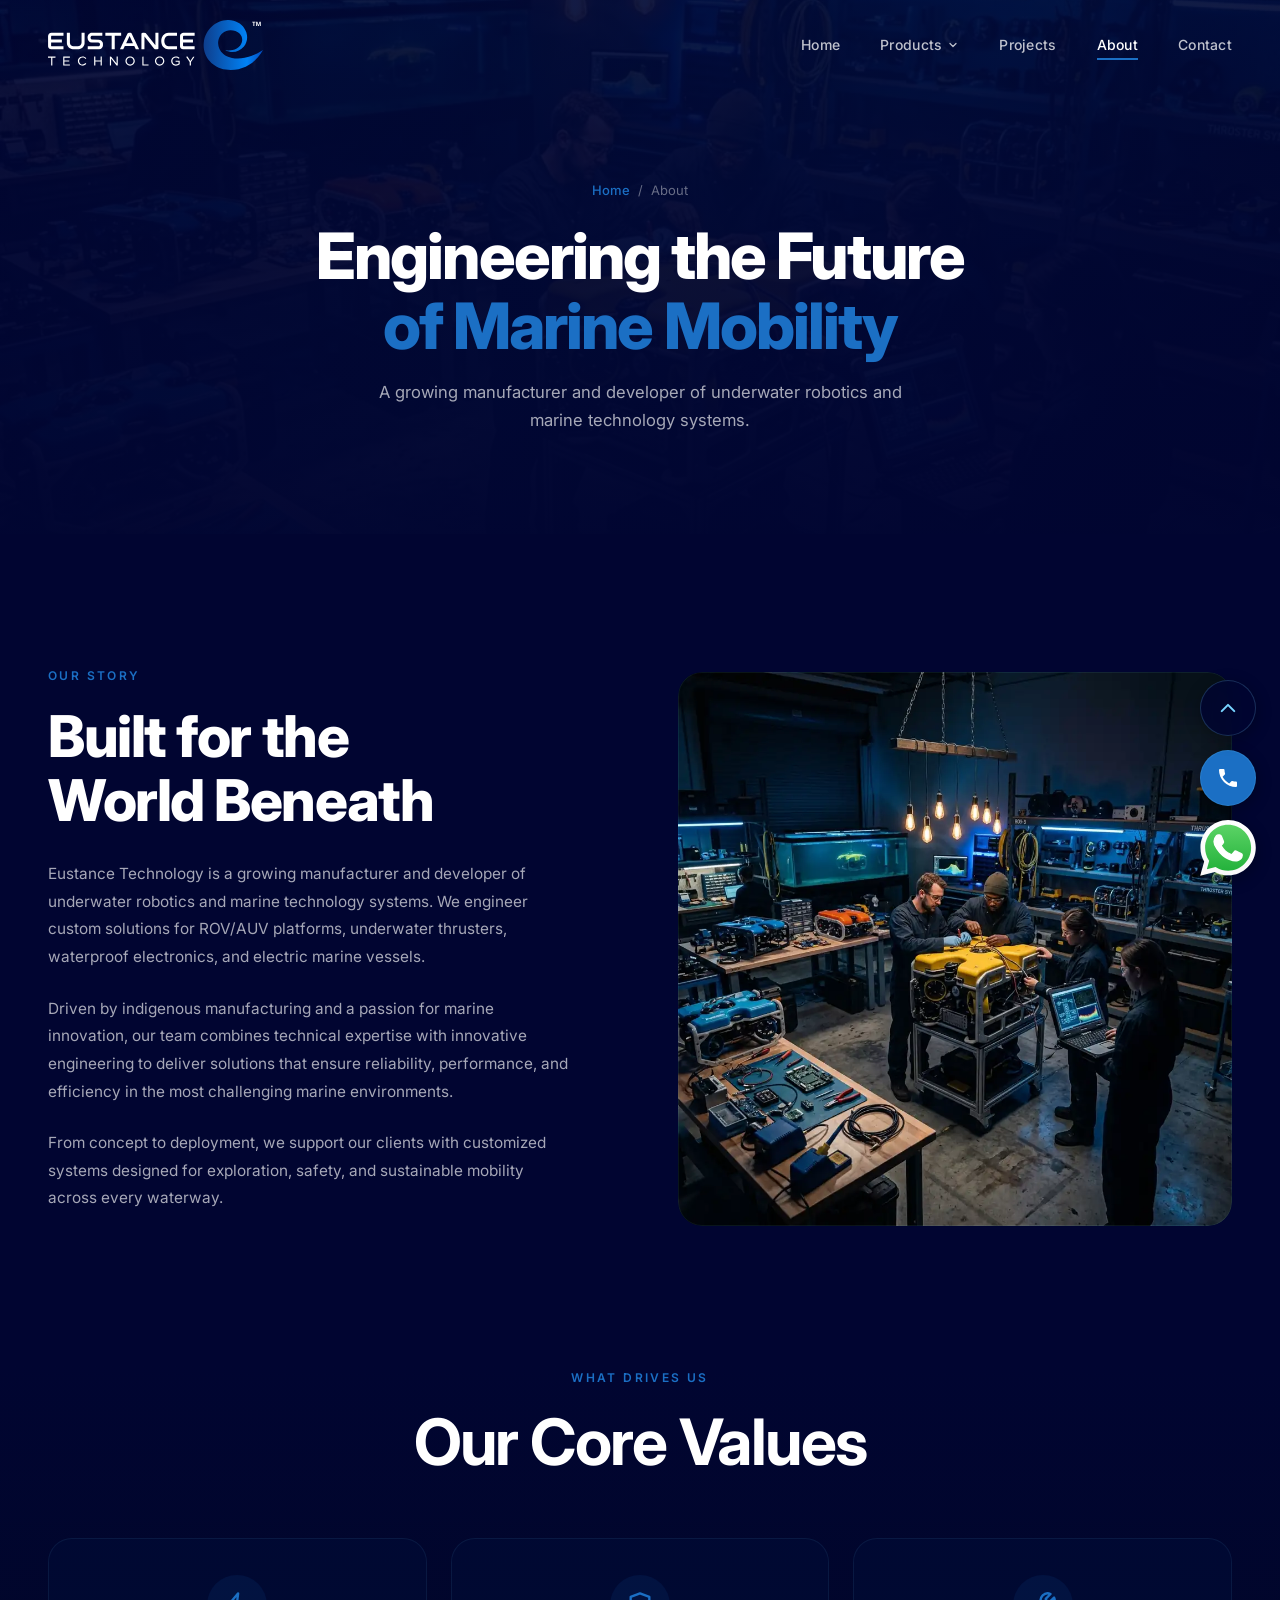
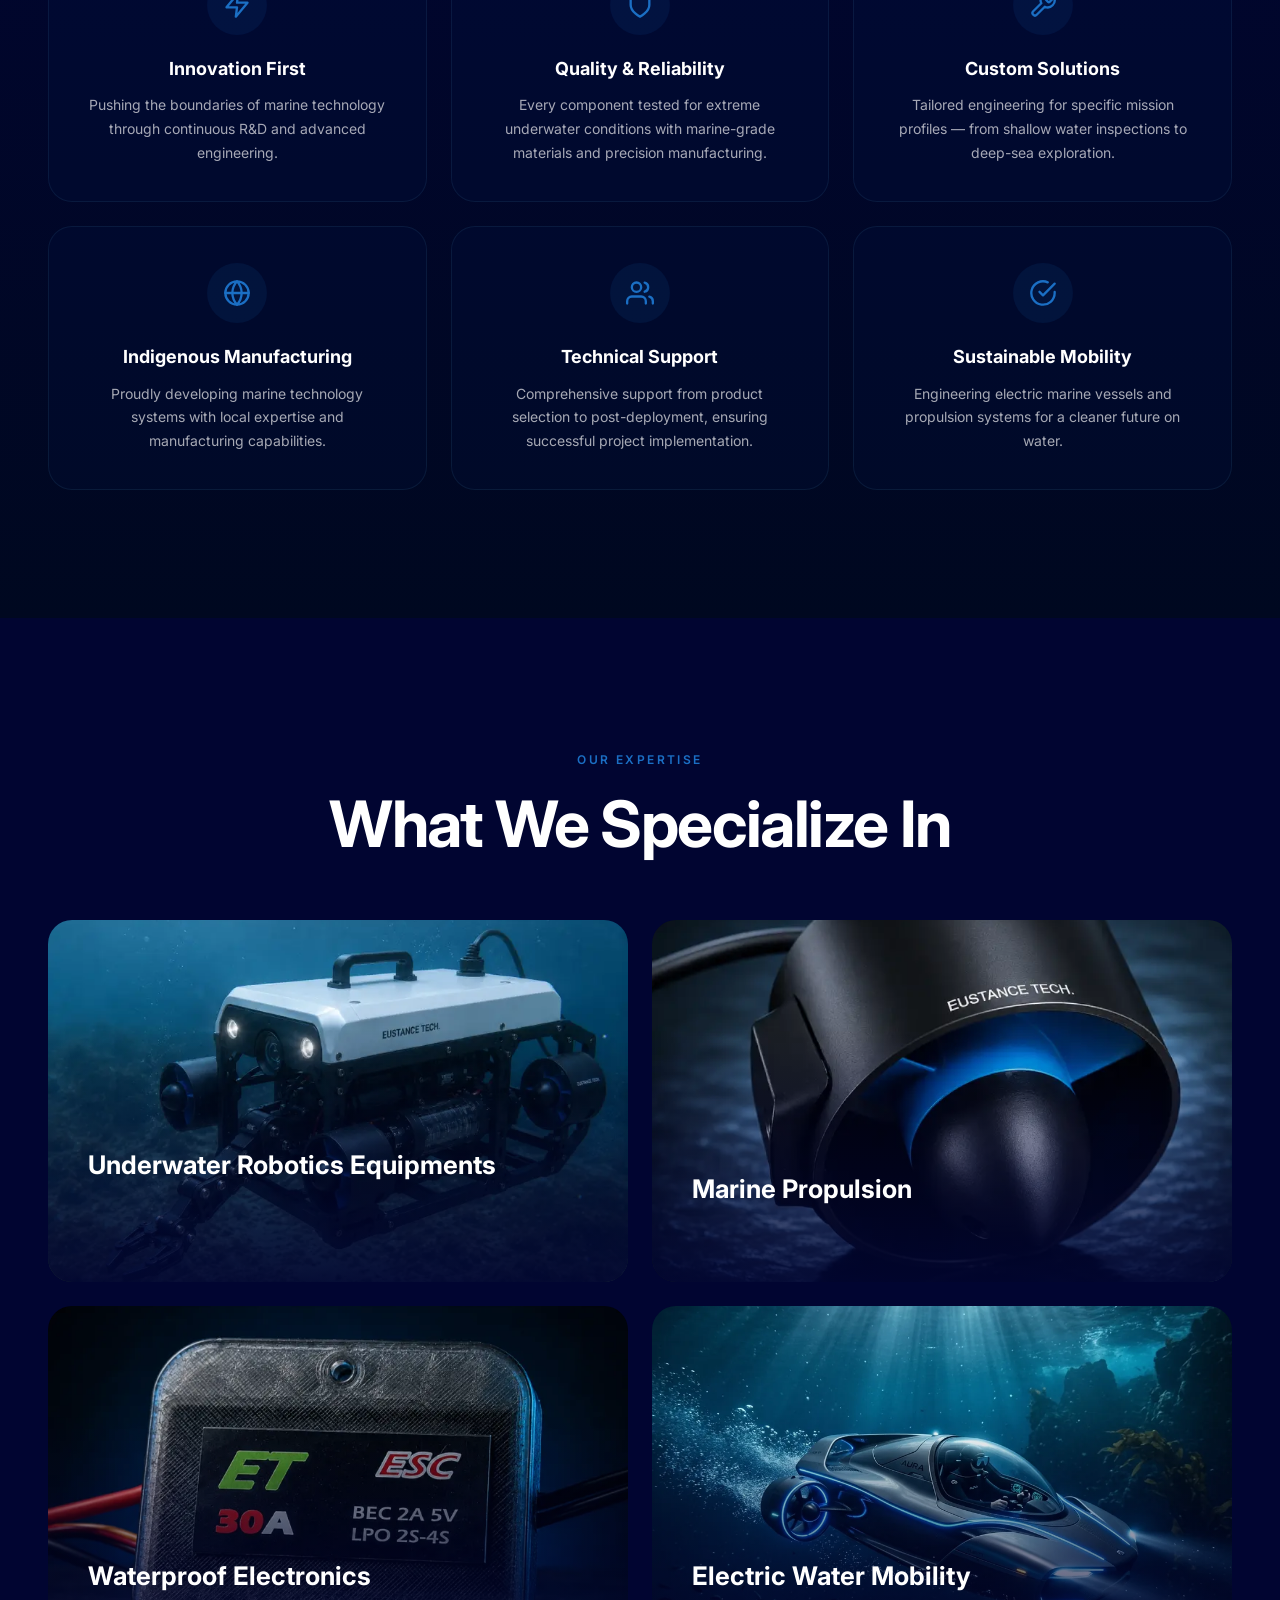
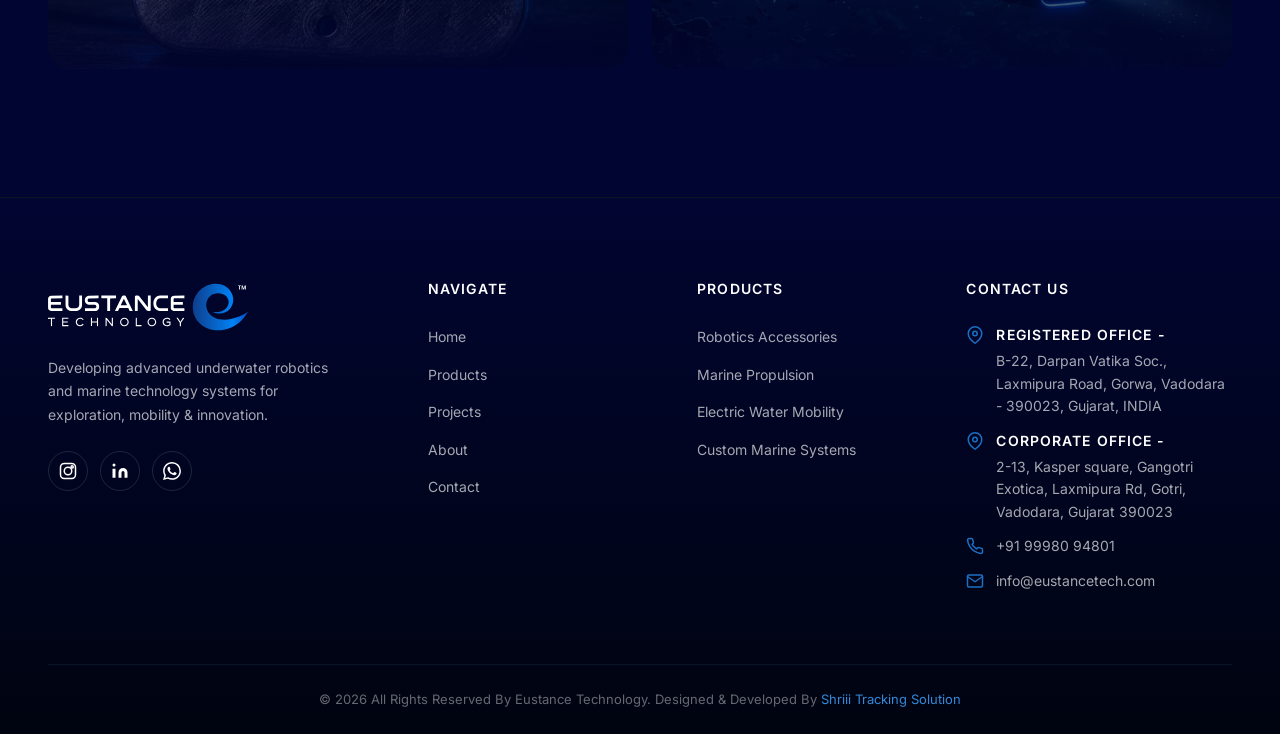
==== commit 0bc5097c: "files edited" ====
--- a/about.html
+++ b/about.html
@@ -27,20 +27,31 @@
     rel="preload" />
   <link href="https://fonts.googleapis.com/css2?family=Inter:wght@300;400;500;600;700;800;900&amp;display=swap"
     rel="stylesheet" />
-  <link href="https://eustance.com/about.html" rel="canonical" />
+  <link href="https://eustancetech.com/about.html" rel="canonical" />
   <meta content="summary_large_image" name="twitter:card" />
   <meta content="About — Eustance Technology" name="twitter:title" />
   <meta
     content="Learn about Eustance Technology — a growing manufacturer and developer of underwater robotics and marine technology systems."
     name="twitter:description" />
-  <meta content="https://eustance.com/images/hero_underwater_rov.webp" name="twitter:image" />
-  <meta content="https://eustance.com/about.html" property="og:url" />
+  <meta content="https://eustancetech.com/images/hero_underwater_rov.webp" name="twitter:image" />
+  <meta content="https://eustancetech.com/about.html" property="og:url" />
   <meta content="About — Eustance Technology" property="og:title" />
   <meta
     content="Learn about Eustance Technology — a growing manufacturer and developer of underwater robotics and marine technology systems."
     property="og:description" />
   <meta content="website" property="og:type" />
-  <meta content="https://eustance.com/images/hero_underwater_rov.webp" property="og:image" />
+  <meta content="https://eustancetech.com/images/hero_underwater_rov.webp" property="og:image" />
+  <script type="application/ld+json">{
+  "@context": "https://schema.org",
+  "@type": "AboutPage",
+  "mainEntity": {
+    "@type": "Organization",
+    "name": "Eustance Technology",
+    "url": "https://eustancetech.com/",
+    "logo": "https://eustancetech.com/images/EustanceLogo.svg",
+    "description": "Learn about Eustance Technology — a growing manufacturer and developer of underwater robotics and marine technology systems."
+  }
+}</script>
   <style id="preloader-css">
     /* Preloader Critical CSS */
     #preloader {
@@ -425,7 +436,7 @@
                 <path d="M4 4h16c1.1 0 2 .9 2 2v12c0 1.1-.9 2-2 2H4c-1.1 0-2-.9-2-2V6c0-1.1.9-2 2-2z">
                 </path>
                 <polyline points="22,6 12,13 2,6"></polyline>
-              </svg><a href="mailto:info@eustance.com">info@eustance.com</a></li>
+              </svg><a href="mailto:info@eustancetech.com">info@eustancetech.com</a></li>
           </ul>
         </div>
       </div>
